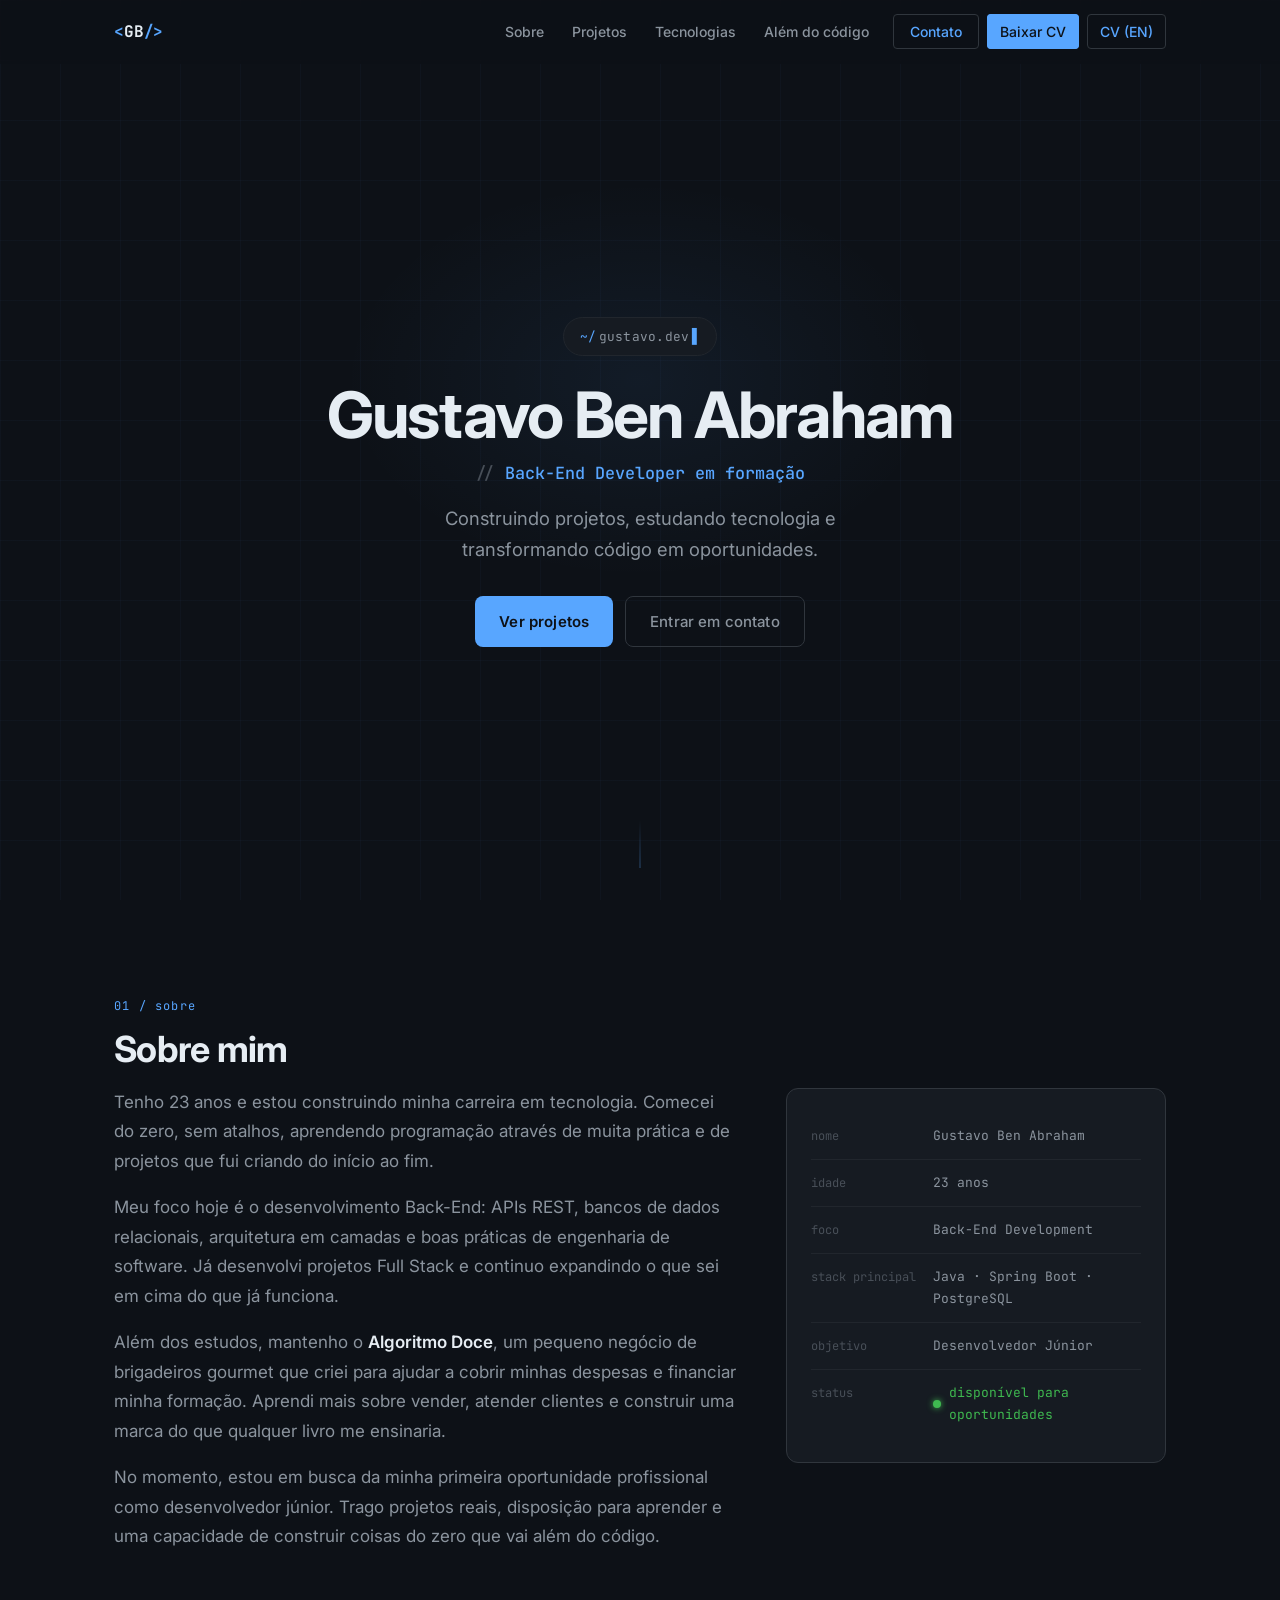
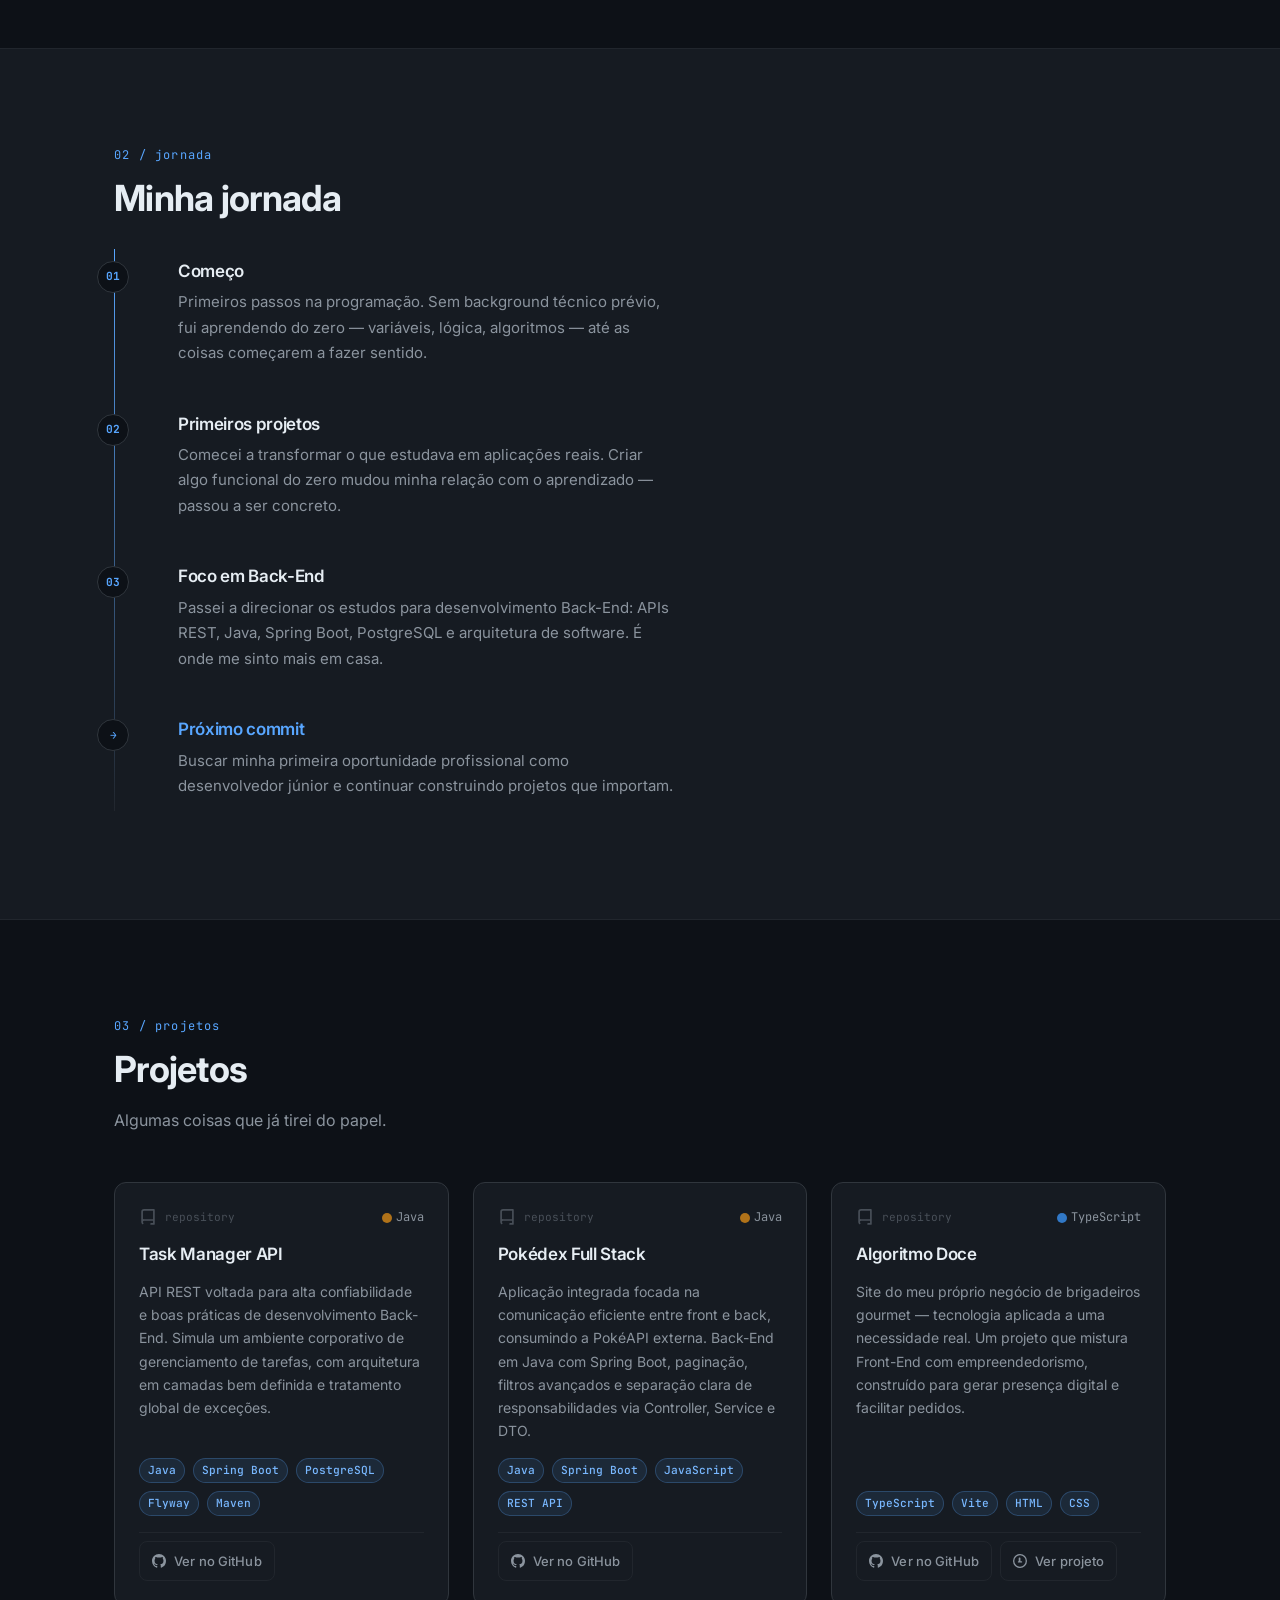
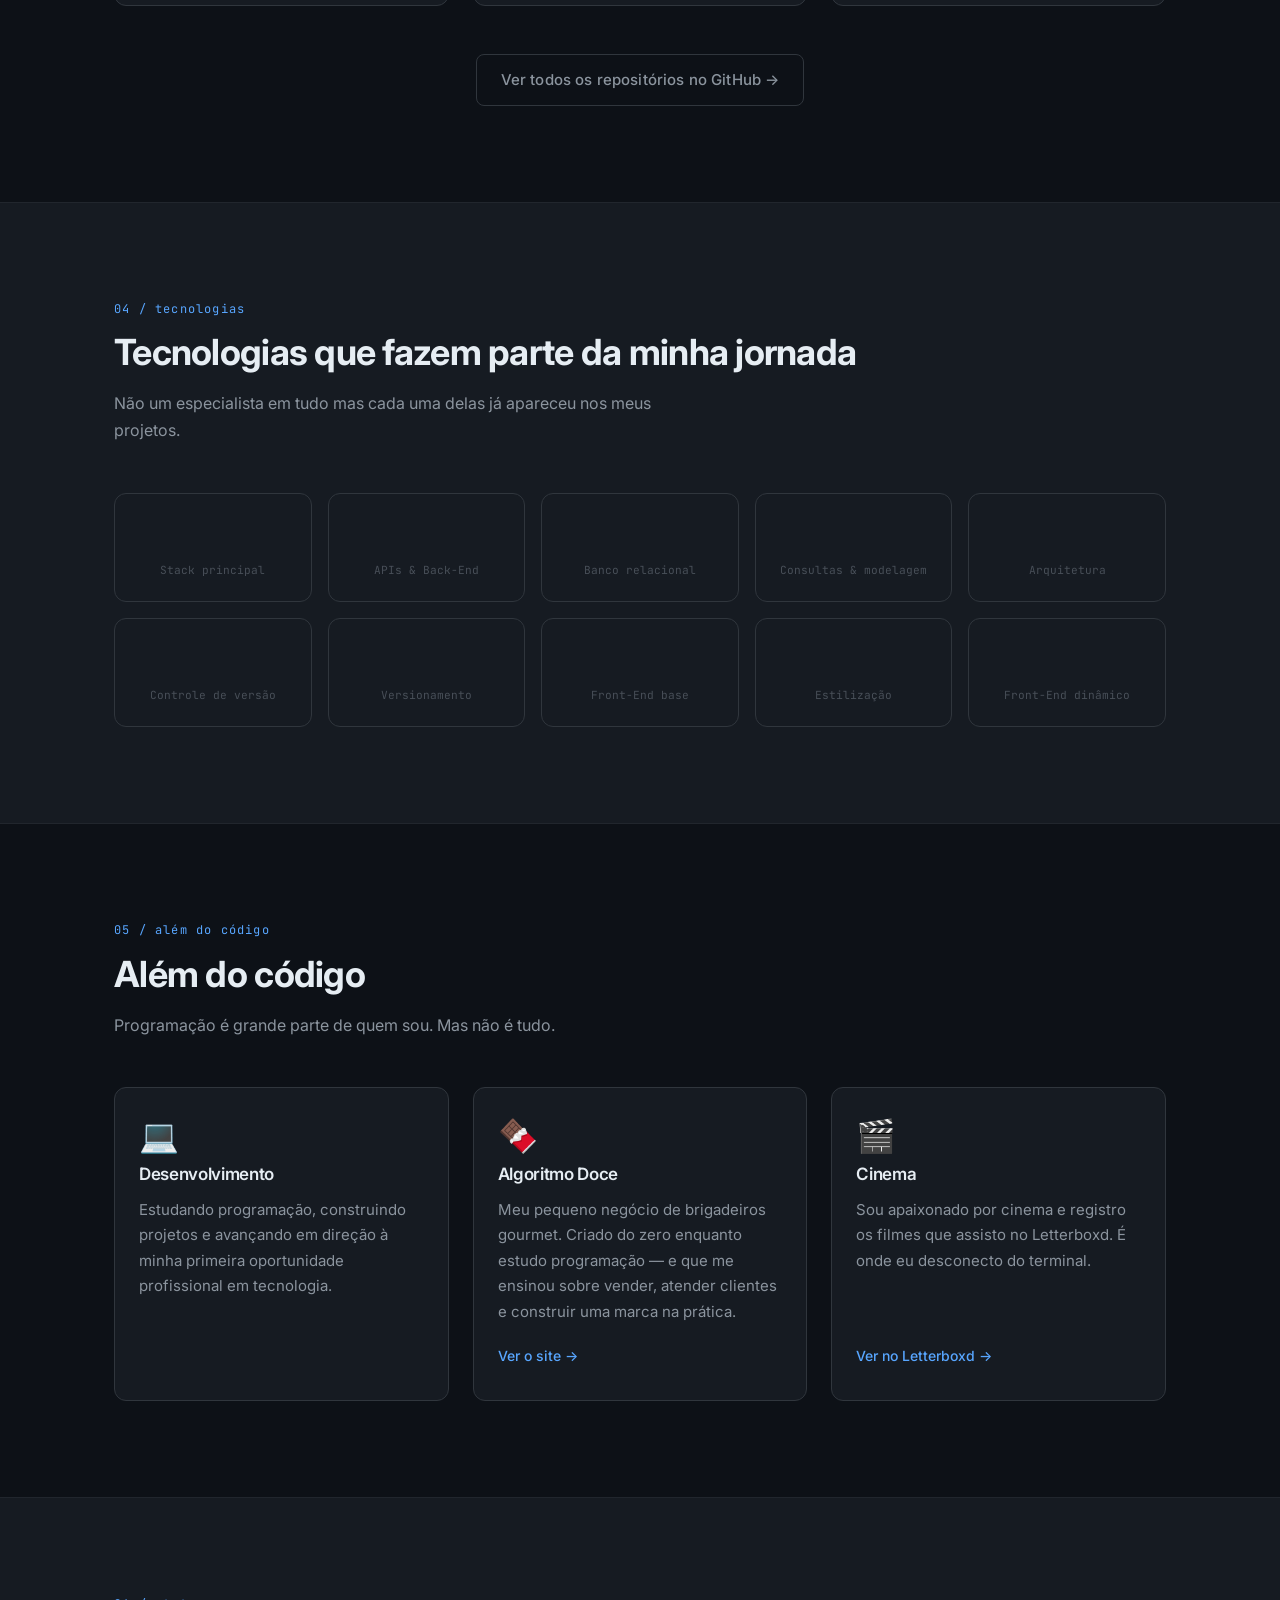
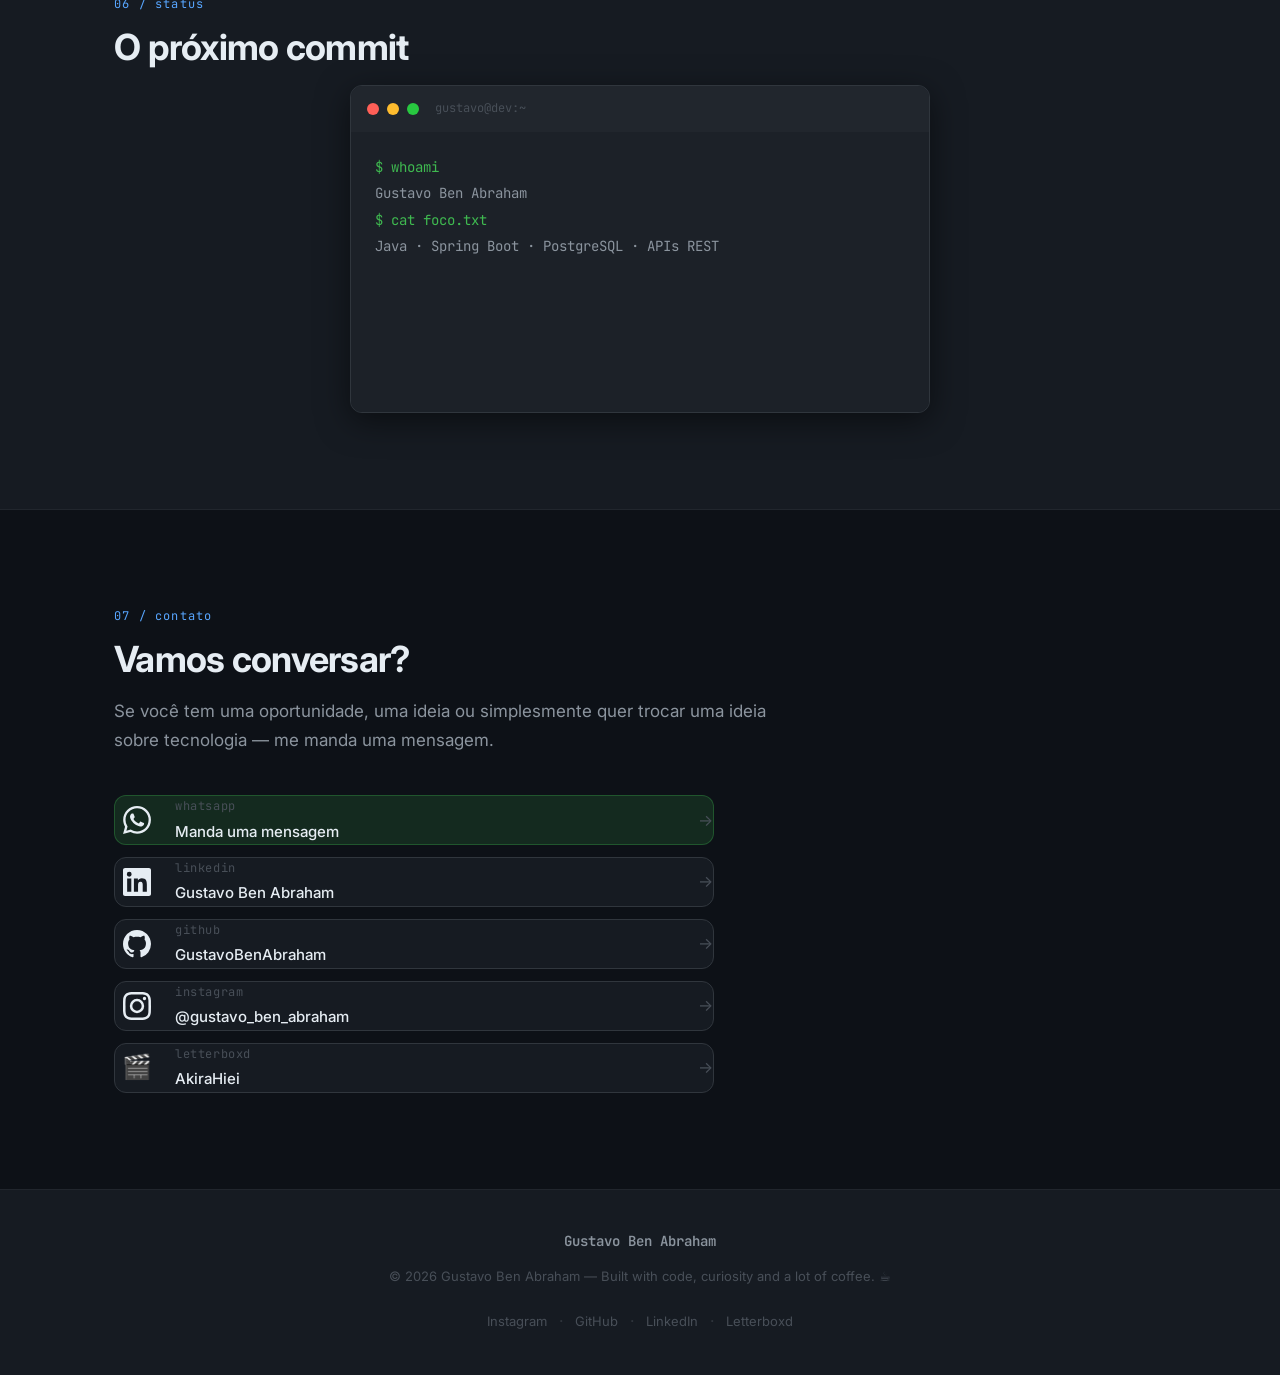
==== index.html @ 83defefd "Add English resume download" ====
<!DOCTYPE html>
<html lang="pt-BR">
<head>
  <meta charset="UTF-8" />
  <meta name="viewport" content="width=device-width, initial-scale=1.0" />

  <!-- SEO -->
  <title>Gustavo Ben Abraham | Back-End Developer em formação</title>
  <meta name="description" content="Portfólio de Gustavo Ben Abraham, estudante de programação com foco em desenvolvimento Back-End, projetos Full Stack e tecnologia." />
  <meta name="author" content="Gustavo Ben Abraham" />

  <!-- Favicon -->
  <link rel="icon" href="data:image/svg+xml,<svg xmlns='http://www.w3.org/2000/svg' viewBox='0 0 100 100'><text y='.9em' font-size='90'>⌨️</text></svg>" />

  <!-- Open Graph -->
  <meta property="og:type" content="website" />
  <meta property="og:url" content="https://gustavobenabraham.github.io/portifolio/" />
  <meta property="og:title" content="Gustavo Ben Abraham | Back-End Developer em formação" />
  <meta property="og:description" content="Portfólio de Gustavo Ben Abraham — projetos, tecnologias e trajetória em desenvolvimento Back-End." />
  <meta property="og:locale" content="pt_BR" />

  <!-- Twitter Card -->
  <meta name="twitter:card" content="summary_large_image" />
  <meta name="twitter:title" content="Gustavo Ben Abraham | Back-End Developer em formação" />
  <meta name="twitter:description" content="Portfólio de Gustavo Ben Abraham — projetos, tecnologias e trajetória em desenvolvimento Back-End." />

  <!-- Theme color for mobile browsers -->
  <meta name="theme-color" content="#0d1117" />

  <!-- Google Fonts: Inter + JetBrains Mono -->
  <link rel="preconnect" href="https://fonts.googleapis.com" />
  <link rel="preconnect" href="https://fonts.gstatic.com" crossorigin />
  <link href="https://fonts.googleapis.com/css2?family=Inter:wght@300;400;500;600;700&family=JetBrains+Mono:wght@400;500;700&display=swap" rel="stylesheet" />

  <!-- Stylesheet -->
  <link rel="stylesheet" href="./style.css" />
</head>
<body>

  <!-- ===================== NAVIGATION ===================== -->
  <header class="site-header" id="site-header" role="banner">
    <nav class="nav-container" aria-label="Navegação principal">
      <a href="#hero" class="nav-logo" aria-label="Início">
        <span class="nav-logo-bracket">&lt;</span>GB<span class="nav-logo-bracket">/&gt;</span>
      </a>

      <!-- Desktop menu -->
      <ul class="nav-links" role="list">
        <li><a href="#sobre" class="nav-link">Sobre</a></li>
        <li><a href="#projetos" class="nav-link">Projetos</a></li>
        <li><a href="#tecnologias" class="nav-link">Tecnologias</a></li>
        <li><a href="#alem-do-codigo" class="nav-link">Além do código</a></li>
        <li><a href="#contato" class="nav-link nav-link--cta">Contato</a></li>
        <li><a href="./assets/curriculo-gustavo-ben-abraham.pdf" class="nav-link nav-link--cv" download aria-label="Baixar currículo de Gustavo Ben Abraham em PDF">Baixar CV</a></li>
        <li><a href="./assets/gustavo-ben-abraham-resume.pdf" class="nav-link nav-link--cv-en" download aria-label="Download Gustavo Ben Abraham's resume in English as a PDF">CV (EN)</a></li>
      </ul>

      <!-- Mobile hamburger -->
      <button class="nav-hamburger" id="nav-hamburger" aria-label="Abrir menu" aria-expanded="false" aria-controls="mobile-menu">
        <span class="hamburger-line"></span>
        <span class="hamburger-line"></span>
        <span class="hamburger-line"></span>
      </button>
    </nav>

    <!-- Mobile menu -->
    <div class="mobile-menu" id="mobile-menu" role="dialog" aria-label="Menu de navegação" hidden>
      <ul class="mobile-menu-links" role="list">
        <li><a href="#sobre" class="mobile-link">Sobre</a></li>
        <li><a href="#projetos" class="mobile-link">Projetos</a></li>
        <li><a href="#tecnologias" class="mobile-link">Tecnologias</a></li>
        <li><a href="#alem-do-codigo" class="mobile-link">Além do código</a></li>
        <li><a href="#contato" class="mobile-link mobile-link--cta">Contato</a></li>
        <li><a href="./assets/curriculo-gustavo-ben-abraham.pdf" class="mobile-link mobile-link--cta mobile-link--cv" download aria-label="Baixar currículo de Gustavo Ben Abraham em PDF">Baixar CV</a></li>
        <li><a href="./assets/gustavo-ben-abraham-resume.pdf" class="mobile-link mobile-link--cta mobile-link--cv-en" download aria-label="Download Gustavo Ben Abraham's resume in English as a PDF">CV (EN)</a></li>
      </ul>
    </div>
  </header>

  <main id="main-content">

    <!-- ===================== HERO ===================== -->
    <section class="hero" id="hero" aria-label="Apresentação">
      <div class="hero-inner">
        <!-- Terminal path indicator -->
        <div class="hero-path" aria-hidden="true">
          <span class="path-tilde">~/</span><span class="path-name">gustavo.dev</span><span class="path-cursor">▋</span>
        </div>

        <h1 class="hero-name">
          Gustavo Ben Abraham
        </h1>

        <p class="hero-title">
          <span class="hero-title-prefix" aria-hidden="true">// </span>Back-End Developer em formação
        </p>

        <p class="hero-tagline">
          Construindo projetos, estudando tecnologia<br class="hero-br" />
          e transformando código em oportunidades.
        </p>

        <div class="hero-actions">
          <a href="#projetos" class="btn btn--primary">Ver projetos</a>
          <a href="#contato" class="btn btn--outline">Entrar em contato</a>
        </div>
      </div>

      <!-- Scroll indicator -->
      <a href="#sobre" class="scroll-indicator" aria-label="Rolar para a próxima seção">
        <span class="scroll-indicator__line" aria-hidden="true"></span>
      </a>
    </section>

    <!-- ===================== SOBRE ===================== -->
    <section class="section" id="sobre" aria-labelledby="sobre-heading">
      <div class="container">
        <div class="section-label" aria-hidden="true">01 / sobre</div>
        <h2 class="section-heading" id="sobre-heading">Sobre mim</h2>

        <div class="about-grid">
          <div class="about-text">
            <p>
              Tenho 23 anos e estou construindo minha carreira em tecnologia. Comecei do zero, sem atalhos, aprendendo programação através de muita prática e de projetos que fui criando do início ao fim.
            </p>
            <p>
              Meu foco hoje é o desenvolvimento Back-End: APIs REST, bancos de dados relacionais, arquitetura em camadas e boas práticas de engenharia de software. Já desenvolvi projetos Full Stack e continuo expandindo o que sei em cima do que já funciona.
            </p>
            <p>
              Além dos estudos, mantenho o <strong>Algoritmo Doce</strong>, um pequeno negócio de brigadeiros gourmet que criei para ajudar a cobrir minhas despesas e financiar minha formação. Aprendi mais sobre vender, atender clientes e construir uma marca do que qualquer livro me ensinaria.
            </p>
            <p>
              No momento, estou em busca da minha primeira oportunidade profissional como desenvolvedor júnior. Trago projetos reais, disposição para aprender e uma capacidade de construir coisas do zero que vai além do código.
            </p>
          </div>

          <div class="about-meta">
            <div class="meta-card" aria-label="Detalhes do perfil">
              <div class="meta-row">
                <span class="meta-key">nome</span>
                <span class="meta-val">Gustavo Ben Abraham</span>
              </div>
              <div class="meta-row">
                <span class="meta-key">idade</span>
                <span class="meta-val">23 anos</span>
              </div>
              <div class="meta-row">
                <span class="meta-key">foco</span>
                <span class="meta-val">Back-End Development</span>
              </div>
              <div class="meta-row">
                <span class="meta-key">stack principal</span>
                <span class="meta-val">Java · Spring Boot · PostgreSQL</span>
              </div>
              <div class="meta-row">
                <span class="meta-key">objetivo</span>
                <span class="meta-val">Desenvolvedor Júnior</span>
              </div>
              <div class="meta-row meta-row--highlight">
                <span class="meta-key">status</span>
                <span class="meta-val meta-status">
                  <span class="status-dot" aria-hidden="true"></span>
                  disponível para oportunidades
                </span>
              </div>
            </div>
          </div>
        </div>
      </div>
    </section>

    <!-- ===================== JORNADA (TIMELINE) ===================== -->
    <section class="section section--alt" id="jornada" aria-labelledby="jornada-heading">
      <div class="container">
        <div class="section-label" aria-hidden="true">02 / jornada</div>
        <h2 class="section-heading" id="jornada-heading">Minha jornada</h2>

        <ol class="timeline" aria-label="Linha do tempo da carreira">
          <li class="timeline-item reveal">
            <div class="timeline-marker" aria-hidden="true">
              <span class="timeline-icon">01</span>
            </div>
            <div class="timeline-content">
              <h3 class="timeline-title">Começo</h3>
              <p class="timeline-text">Primeiros passos na programação. Sem background técnico prévio, fui aprendendo do zero — variáveis, lógica, algoritmos — até as coisas começarem a fazer sentido.</p>
            </div>
          </li>

          <li class="timeline-item reveal">
            <div class="timeline-marker" aria-hidden="true">
              <span class="timeline-icon">02</span>
            </div>
            <div class="timeline-content">
              <h3 class="timeline-title">Primeiros projetos</h3>
              <p class="timeline-text">Comecei a transformar o que estudava em aplicações reais. Criar algo funcional do zero mudou minha relação com o aprendizado — passou a ser concreto.</p>
            </div>
          </li>

          <li class="timeline-item reveal">
            <div class="timeline-marker" aria-hidden="true">
              <span class="timeline-icon">03</span>
            </div>
            <div class="timeline-content">
              <h3 class="timeline-title">Foco em Back-End</h3>
              <p class="timeline-text">Passei a direcionar os estudos para desenvolvimento Back-End: APIs REST, Java, Spring Boot, PostgreSQL e arquitetura de software. É onde me sinto mais em casa.</p>
            </div>
          </li>

          <li class="timeline-item reveal">
            <div class="timeline-marker" aria-hidden="true">
              <span class="timeline-icon">→</span>
            </div>
            <div class="timeline-content timeline-content--next">
              <h3 class="timeline-title">Próximo commit</h3>
              <p class="timeline-text">Buscar minha primeira oportunidade profissional como desenvolvedor júnior e continuar construindo projetos que importam.</p>
            </div>
          </li>
        </ol>
      </div>
    </section>

    <!-- ===================== PROJETOS ===================== -->
    <section class="section" id="projetos" aria-labelledby="projetos-heading">
      <div class="container">
        <div class="section-label" aria-hidden="true">03 / projetos</div>
        <h2 class="section-heading" id="projetos-heading">Projetos</h2>
        <p class="section-sub">Algumas coisas que já tirei do papel.</p>

        <div class="projects-grid">

          <!-- Task Manager API -->
          <article class="project-card reveal" aria-label="Projeto Task Manager API">
            <div class="project-card__header">
              <div class="project-card__icons" aria-hidden="true">
                <svg class="project-icon" viewBox="0 0 16 16" fill="currentColor" aria-hidden="true"><path d="M2 2.5A2.5 2.5 0 0 1 4.5 0h8.75a.75.75 0 0 1 .75.75v12.5a.75.75 0 0 1-.75.75h-2.5a.75.75 0 0 1 0-1.5h1.75v-2h-8a1 1 0 0 0-.714 1.7.75.75 0 1 1-1.072 1.05A2.495 2.495 0 0 1 2 11.5Zm10.5-1h-8a1 1 0 0 0-1 1v6.708A2.486 2.486 0 0 1 4.5 9h8Z"/></svg>
                <span class="project-card__repo-label">repository</span>
              </div>
              <span class="project-card__lang">
                <span class="lang-dot lang-dot--java" aria-hidden="true"></span>
                Java
              </span>
            </div>

            <h3 class="project-card__name">Task Manager API</h3>
            <p class="project-card__desc">
              API REST voltada para alta confiabilidade e boas práticas de desenvolvimento Back-End. Simula um ambiente corporativo de gerenciamento de tarefas, com arquitetura em camadas bem definida e tratamento global de exceções.
            </p>

            <ul class="project-card__tags" aria-label="Tecnologias usadas">
              <li class="tag">Java</li>
              <li class="tag">Spring Boot</li>
              <li class="tag">PostgreSQL</li>
              <li class="tag">Flyway</li>
              <li class="tag">Maven</li>
            </ul>

            <div class="project-card__footer">
              <a
                href="https://github.com/GustavoBenAbraham"
                target="_blank"
                rel="noopener noreferrer"
                class="btn btn--ghost btn--sm"
                aria-label="Ver Task Manager API no GitHub"
              >
                <svg class="btn-icon" viewBox="0 0 16 16" fill="currentColor" aria-hidden="true"><path d="M8 0C3.58 0 0 3.58 0 8c0 3.54 2.29 6.53 5.47 7.59.4.07.55-.17.55-.38 0-.19-.01-.82-.01-1.49-2.01.37-2.53-.49-2.69-.94-.09-.23-.48-.94-.82-1.13-.28-.15-.68-.52-.01-.53.63-.01 1.08.58 1.23.82.72 1.21 1.87.87 2.33.66.07-.52.28-.87.51-1.07-1.78-.2-3.64-.89-3.64-3.95 0-.87.31-1.59.82-2.15-.08-.2-.36-1.02.08-2.12 0 0 .67-.21 2.2.82.64-.18 1.32-.27 2-.27.68 0 1.36.09 2 .27 1.53-1.04 2.2-.82 2.2-.82.44 1.1.16 1.92.08 2.12.51.56.82 1.27.82 2.15 0 3.07-1.87 3.75-3.65 3.95.29.25.54.73.54 1.48 0 1.07-.01 1.93-.01 2.2 0 .21.15.46.55.38A8.013 8.013 0 0 0 16 8c0-4.42-3.58-8-8-8z"/></svg>
                Ver no GitHub
              </a>
            </div>
          </article>

          <!-- Pokédex Full Stack -->
          <article class="project-card reveal" aria-label="Projeto Pokédex Full Stack">
            <div class="project-card__header">
              <div class="project-card__icons" aria-hidden="true">
                <svg class="project-icon" viewBox="0 0 16 16" fill="currentColor" aria-hidden="true"><path d="M2 2.5A2.5 2.5 0 0 1 4.5 0h8.75a.75.75 0 0 1 .75.75v12.5a.75.75 0 0 1-.75.75h-2.5a.75.75 0 0 1 0-1.5h1.75v-2h-8a1 1 0 0 0-.714 1.7.75.75 0 1 1-1.072 1.05A2.495 2.495 0 0 1 2 11.5Zm10.5-1h-8a1 1 0 0 0-1 1v6.708A2.486 2.486 0 0 1 4.5 9h8Z"/></svg>
                <span class="project-card__repo-label">repository</span>
              </div>
              <span class="project-card__lang">
                <span class="lang-dot lang-dot--java" aria-hidden="true"></span>
                Java
              </span>
            </div>

            <h3 class="project-card__name">Pokédex Full Stack</h3>
            <p class="project-card__desc">
              Aplicação integrada focada na comunicação eficiente entre front e back, consumindo a PokéAPI externa. Back-End em Java com Spring Boot, paginação, filtros avançados e separação clara de responsabilidades via Controller, Service e DTO.
            </p>

            <ul class="project-card__tags" aria-label="Tecnologias usadas">
              <li class="tag">Java</li>
              <li class="tag">Spring Boot</li>
              <li class="tag">JavaScript</li>
              <li class="tag">REST API</li>
            </ul>

            <div class="project-card__footer">
              <a
                href="https://github.com/GustavoBenAbraham"
                target="_blank"
                rel="noopener noreferrer"
                class="btn btn--ghost btn--sm"
                aria-label="Ver Pokédex Full Stack no GitHub"
              >
                <svg class="btn-icon" viewBox="0 0 16 16" fill="currentColor" aria-hidden="true"><path d="M8 0C3.58 0 0 3.58 0 8c0 3.54 2.29 6.53 5.47 7.59.4.07.55-.17.55-.38 0-.19-.01-.82-.01-1.49-2.01.37-2.53-.49-2.69-.94-.09-.23-.48-.94-.82-1.13-.28-.15-.68-.52-.01-.53.63-.01 1.08.58 1.23.82.72 1.21 1.87.87 2.33.66.07-.52.28-.87.51-1.07-1.78-.2-3.64-.89-3.64-3.95 0-.87.31-1.59.82-2.15-.08-.2-.36-1.02.08-2.12 0 0 .67-.21 2.2.82.64-.18 1.32-.27 2-.27.68 0 1.36.09 2 .27 1.53-1.04 2.2-.82 2.2-.82.44 1.1.16 1.92.08 2.12.51.56.82 1.27.82 2.15 0 3.07-1.87 3.75-3.65 3.95.29.25.54.73.54 1.48 0 1.07-.01 1.93-.01 2.2 0 .21.15.46.55.38A8.013 8.013 0 0 0 16 8c0-4.42-3.58-8-8-8z"/></svg>
                Ver no GitHub
              </a>
            </div>
          </article>

          <!-- Algoritmo Doce -->
          <article class="project-card reveal" aria-label="Projeto Algoritmo Doce">
            <div class="project-card__header">
              <div class="project-card__icons" aria-hidden="true">
                <svg class="project-icon" viewBox="0 0 16 16" fill="currentColor" aria-hidden="true"><path d="M2 2.5A2.5 2.5 0 0 1 4.5 0h8.75a.75.75 0 0 1 .75.75v12.5a.75.75 0 0 1-.75.75h-2.5a.75.75 0 0 1 0-1.5h1.75v-2h-8a1 1 0 0 0-.714 1.7.75.75 0 1 1-1.072 1.05A2.495 2.495 0 0 1 2 11.5Zm10.5-1h-8a1 1 0 0 0-1 1v6.708A2.486 2.486 0 0 1 4.5 9h8Z"/></svg>
                <span class="project-card__repo-label">repository</span>
              </div>
              <span class="project-card__lang">
                <span class="lang-dot lang-dot--ts" aria-hidden="true"></span>
                TypeScript
              </span>
            </div>

            <h3 class="project-card__name">Algoritmo Doce</h3>
            <p class="project-card__desc">
              Site do meu próprio negócio de brigadeiros gourmet — tecnologia aplicada a uma necessidade real. Um projeto que mistura Front-End com empreendedorismo, construído para gerar presença digital e facilitar pedidos.
            </p>

            <ul class="project-card__tags" aria-label="Tecnologias usadas">
              <li class="tag">TypeScript</li>
              <li class="tag">Vite</li>
              <li class="tag">HTML</li>
              <li class="tag">CSS</li>
            </ul>

            <div class="project-card__footer">
              <a
                href="https://github.com/GustavoBenAbraham/algoritmo-doce"
                target="_blank"
                rel="noopener noreferrer"
                class="btn btn--ghost btn--sm"
                aria-label="Ver Algoritmo Doce no GitHub"
              >
                <svg class="btn-icon" viewBox="0 0 16 16" fill="currentColor" aria-hidden="true"><path d="M8 0C3.58 0 0 3.58 0 8c0 3.54 2.29 6.53 5.47 7.59.4.07.55-.17.55-.38 0-.19-.01-.82-.01-1.49-2.01.37-2.53-.49-2.69-.94-.09-.23-.48-.94-.82-1.13-.28-.15-.68-.52-.01-.53.63-.01 1.08.58 1.23.82.72 1.21 1.87.87 2.33.66.07-.52.28-.87.51-1.07-1.78-.2-3.64-.89-3.64-3.95 0-.87.31-1.59.82-2.15-.08-.2-.36-1.02.08-2.12 0 0 .67-.21 2.2.82.64-.18 1.32-.27 2-.27.68 0 1.36.09 2 .27 1.53-1.04 2.2-.82 2.2-.82.44 1.1.16 1.92.08 2.12.51.56.82 1.27.82 2.15 0 3.07-1.87 3.75-3.65 3.95.29.25.54.73.54 1.48 0 1.07-.01 1.93-.01 2.2 0 .21.15.46.55.38A8.013 8.013 0 0 0 16 8c0-4.42-3.58-8-8-8z"/></svg>
                Ver no GitHub
              </a>
              <a
                href="https://gustavobenabraham.github.io/algoritmo-doce/"
                target="_blank"
                rel="noopener noreferrer"
                class="btn btn--ghost btn--sm"
                aria-label="Ver Algoritmo Doce online"
              >
                <svg class="btn-icon" viewBox="0 0 16 16" fill="currentColor" aria-hidden="true"><path d="M8 0a8 8 0 1 1 0 16A8 8 0 0 1 8 0ZM1.5 8a6.5 6.5 0 1 0 13 0 6.5 6.5 0 0 0-13 0Zm5-3.25a.75.75 0 0 1 .75-.75h.5a.75.75 0 0 1 .75.75v3.5h1.25a.75.75 0 0 1 0 1.5h-3.5a.75.75 0 0 1 0-1.5H6.5v-3.5Z"/></svg>
                Ver projeto
              </a>
            </div>
          </article>

        </div>

        <div class="projects-footer">
          <a
            href="https://github.com/GustavoBenAbraham"
            target="_blank"
            rel="noopener noreferrer"
            class="btn btn--outline"
            aria-label="Ver todos os repositórios no GitHub"
          >
            Ver todos os repositórios no GitHub →
          </a>
        </div>
      </div>
    </section>

    <!-- ===================== TECNOLOGIAS ===================== -->
    <section class="section section--alt" id="tecnologias" aria-labelledby="tecnologias-heading">
      <div class="container">
        <div class="section-label" aria-hidden="true">04 / tecnologias</div>
        <h2 class="section-heading" id="tecnologias-heading">Tecnologias que fazem parte da minha jornada</h2>
        <p class="section-sub">Não um especialista em tudo mas cada uma delas já apareceu nos meus projetos.</p>

        <div class="tech-grid" role="list" aria-label="Lista de tecnologias">

          <div class="tech-item reveal" role="listitem" aria-label="Java — Stack principal">
            <img class="tech-badge" src="https://img.shields.io/badge/Java-ED8B00?style=for-the-badge&amp;logo=openjdk&amp;logoColor=white" alt="" aria-hidden="true" loading="lazy" />
            <span class="tech-context">Stack principal</span>
          </div>

          <div class="tech-item reveal" role="listitem" aria-label="Spring Boot — APIs e Back-End">
            <img class="tech-badge" src="https://img.shields.io/badge/Spring_Boot-6DB33F?style=for-the-badge&amp;logo=springboot&amp;logoColor=white" alt="" aria-hidden="true" loading="lazy" />
            <span class="tech-context">APIs & Back-End</span>
          </div>

          <div class="tech-item reveal" role="listitem" aria-label="PostgreSQL — Banco relacional">
            <img class="tech-badge" src="https://img.shields.io/badge/PostgreSQL-4169E1?style=for-the-badge&amp;logo=postgresql&amp;logoColor=white" alt="" aria-hidden="true" loading="lazy" />
            <span class="tech-context">Banco relacional</span>
          </div>

          <div class="tech-item reveal" role="listitem" aria-label="SQL — Consultas e modelagem">
            <img class="tech-badge" src="https://img.shields.io/badge/SQL-4479A1?style=for-the-badge&amp;logoColor=white" alt="" aria-hidden="true" loading="lazy" />
            <span class="tech-context">Consultas & modelagem</span>
          </div>

          <div class="tech-item reveal" role="listitem" aria-label="REST APIs — Arquitetura">
            <img class="tech-badge" src="https://img.shields.io/badge/REST_APIs-58A6FF?style=for-the-badge" alt="" aria-hidden="true" loading="lazy" />
            <span class="tech-context">Arquitetura</span>
          </div>

          <div class="tech-item reveal" role="listitem" aria-label="Git — Controle de versão">
            <img class="tech-badge" src="https://img.shields.io/badge/Git-F05032?style=for-the-badge&amp;logo=git&amp;logoColor=white" alt="" aria-hidden="true" loading="lazy" />
            <span class="tech-context">Controle de versão</span>
          </div>

          <div class="tech-item reveal" role="listitem" aria-label="GitHub — Versionamento">
            <img class="tech-badge" src="https://img.shields.io/badge/GitHub-181717?style=for-the-badge&amp;logo=github&amp;logoColor=white" alt="" aria-hidden="true" loading="lazy" />
            <span class="tech-context">Versionamento</span>
          </div>

          <div class="tech-item reveal" role="listitem" aria-label="HTML5 — Base Front-End">
            <img class="tech-badge" src="https://img.shields.io/badge/HTML5-E34F26?style=for-the-badge&amp;logo=html5&amp;logoColor=white" alt="" aria-hidden="true" loading="lazy" />
            <span class="tech-context">Front-End base</span>
          </div>

          <div class="tech-item reveal" role="listitem" aria-label="CSS3 — Estilização">
            <img class="tech-badge" src="https://img.shields.io/badge/CSS3-1572B6?style=for-the-badge&amp;logo=css3&amp;logoColor=white" alt="" aria-hidden="true" loading="lazy" />
            <span class="tech-context">Estilização</span>
          </div>

          <div class="tech-item reveal" role="listitem" aria-label="JavaScript — Front-End dinâmico">
            <img class="tech-badge" src="https://img.shields.io/badge/JavaScript-F7DF1E?style=for-the-badge&amp;logo=javascript&amp;logoColor=black" alt="" aria-hidden="true" loading="lazy" />
            <span class="tech-context">Front-End dinâmico</span>
          </div>

        </div>
      </div>
    </section>

    <!-- ===================== ALÉM DO CÓDIGO ===================== -->
    <section class="section" id="alem-do-codigo" aria-labelledby="alem-heading">
      <div class="container">
        <div class="section-label" aria-hidden="true">05 / além do código</div>
        <h2 class="section-heading" id="alem-heading">Além do código</h2>
        <p class="section-sub">Programação é grande parte de quem sou. Mas não é tudo.</p>

        <div class="beyond-grid">

          <div class="beyond-card reveal" aria-label="Desenvolvimento">
            <div class="beyond-card__icon" aria-hidden="true">💻</div>
            <h3 class="beyond-card__title">Desenvolvimento</h3>
            <p class="beyond-card__text">
              Estudando programação, construindo projetos e avançando em direção à minha primeira oportunidade profissional em tecnologia.
            </p>
          </div>

          <div class="beyond-card reveal" aria-label="Algoritmo Doce">
            <div class="beyond-card__icon" aria-hidden="true">🍫</div>
            <h3 class="beyond-card__title">Algoritmo Doce</h3>
            <p class="beyond-card__text">
              Meu pequeno negócio de brigadeiros gourmet. Criado do zero enquanto estudo programação — e que me ensinou sobre vender, atender clientes e construir uma marca na prática.
            </p>
            <a
              href="https://gustavobenabraham.github.io/algoritmo-doce/"
              target="_blank"
              rel="noopener noreferrer"
              class="beyond-card__link"
              aria-label="Visitar site do Algoritmo Doce"
            >
              Ver o site →
            </a>
          </div>

          <div class="beyond-card reveal" aria-label="Cinema">
            <div class="beyond-card__icon" aria-hidden="true">🎬</div>
            <h3 class="beyond-card__title">Cinema</h3>
            <p class="beyond-card__text">
              Sou apaixonado por cinema e registro os filmes que assisto no Letterboxd. É onde eu desconecto do terminal.
            </p>
            <a
              href="https://letterboxd.com/AkiraHiei/"
              target="_blank"
              rel="noopener noreferrer"
              class="beyond-card__link"
              aria-label="Ver perfil no Letterboxd"
            >
              Ver no Letterboxd →
            </a>
          </div>

        </div>
      </div>
    </section>

    <!-- ===================== TERMINAL SECTION ===================== -->
    <section class="section section--alt" id="terminal-section" aria-labelledby="terminal-heading">
      <div class="container">
        <div class="section-label" aria-hidden="true">06 / status</div>
        <h2 class="section-heading" id="terminal-heading">O próximo commit</h2>

        <div class="terminal-block" role="region" aria-label="Terminal de status de carreira">
          <div class="terminal-block__bar" aria-hidden="true">
            <span class="terminal-dot terminal-dot--red"></span>
            <span class="terminal-dot terminal-dot--yellow"></span>
            <span class="terminal-dot terminal-dot--green"></span>
            <span class="terminal-block__title">gustavo@dev:~</span>
          </div>
          <div class="terminal-block__body" aria-hidden="true">
            <div class="terminal-line terminal-line--prompt" id="tl-1">$ whoami</div>
            <div class="terminal-line terminal-line--value" id="tl-2">Gustavo Ben Abraham</div>
            <div class="terminal-line terminal-line--prompt" id="tl-3">$ cat foco.txt</div>
            <div class="terminal-line terminal-line--value" id="tl-4">Java · Spring Boot · PostgreSQL · APIs REST</div>
            <div class="terminal-line terminal-line--prompt" id="tl-5">$ cat status.txt</div>
            <div class="terminal-line terminal-line--value" id="tl-6">Estudando, criando projetos e buscando oportunidade júnior.</div>
            <div class="terminal-line terminal-line--prompt" id="tl-7">$ echo "próximo passo"</div>
            <div class="terminal-line terminal-line--success" id="tl-8">Aprofundar APIs REST e testes automatizados.</div>
          </div>
          <!-- Screen-reader accessible version -->
          <p class="visually-hidden">
            Meu foco é Back-End com Java, Spring Boot, PostgreSQL e APIs REST. Estou estudando, criando projetos e buscando uma oportunidade júnior. Meu próximo passo é aprofundar APIs REST e testes automatizados.
          </p>
        </div>
      </div>
    </section>

    <!-- ===================== CONTATO ===================== -->
    <section class="section" id="contato" aria-labelledby="contato-heading">
      <div class="container">
        <div class="section-label" aria-hidden="true">07 / contato</div>
        <h2 class="section-heading" id="contato-heading">Vamos conversar?</h2>
        <p class="section-sub contact-intro">
          Se você tem uma oportunidade, uma ideia ou simplesmente quer trocar uma ideia sobre tecnologia — me manda uma mensagem.
        </p>

        <div class="contact-grid">

          <a
            href="https://wa.me/5511979865999"
            target="_blank"
            rel="noopener noreferrer"
            class="contact-card contact-card--primary reveal"
            aria-label="Conversar no WhatsApp"
          >
            <span class="contact-card__icon" aria-hidden="true">
              <svg viewBox="0 0 24 24" fill="currentColor" width="28" height="28" aria-hidden="true"><path d="M17.472 14.382c-.297-.149-1.758-.867-2.03-.967-.273-.099-.471-.148-.67.15-.197.297-.767.966-.94 1.164-.173.199-.347.223-.644.075-.297-.15-1.255-.463-2.39-1.475-.883-.788-1.48-1.761-1.653-2.059-.173-.297-.018-.458.13-.606.134-.133.298-.347.446-.52.149-.174.198-.298.298-.497.099-.198.05-.371-.025-.52-.075-.149-.669-1.612-.916-2.207-.242-.579-.487-.5-.669-.51-.173-.008-.371-.01-.57-.01-.198 0-.52.074-.792.372-.272.297-1.04 1.016-1.04 2.479 0 1.462 1.065 2.875 1.213 3.074.149.198 2.096 3.2 5.077 4.487.709.306 1.262.489 1.694.625.712.227 1.36.195 1.871.118.571-.085 1.758-.719 2.006-1.413.248-.694.248-1.289.173-1.413-.074-.124-.272-.198-.57-.347m-5.421 7.403h-.004a9.87 9.87 0 0 1-5.031-1.378l-.361-.214-3.741.982.998-3.648-.235-.374a9.86 9.86 0 0 1-1.51-5.26c.001-5.45 4.436-9.884 9.888-9.884 2.64 0 5.122 1.03 6.988 2.898a9.825 9.825 0 0 1 2.893 6.994c-.003 5.45-4.437 9.884-9.885 9.884m8.413-18.297A11.815 11.815 0 0 0 12.05 0C5.495 0 .16 5.335.157 11.892c0 2.096.547 4.142 1.588 5.945L.057 24l6.305-1.654a11.882 11.882 0 0 0 5.683 1.448h.005c6.554 0 11.89-5.335 11.893-11.893a11.821 11.821 0 0 0-3.48-8.413Z"/></svg>
            </span>
            <div class="contact-card__info">
              <span class="contact-card__platform">WhatsApp</span>
              <span class="contact-card__handle">Manda uma mensagem</span>
            </div>
            <span class="contact-card__arrow" aria-hidden="true">→</span>
          </a>

          <a
            href="https://www.linkedin.com/in/gustavo-ben-abraham-81058119b/"
            target="_blank"
            rel="noopener noreferrer"
            class="contact-card reveal"
            aria-label="Ver perfil no LinkedIn"
          >
            <span class="contact-card__icon" aria-hidden="true">
              <svg viewBox="0 0 24 24" fill="currentColor" width="28" height="28" aria-hidden="true"><path d="M20.447 20.452h-3.554v-5.569c0-1.328-.027-3.037-1.852-3.037-1.853 0-2.136 1.445-2.136 2.939v5.667H9.351V9h3.414v1.561h.046c.477-.9 1.637-1.85 3.37-1.85 3.601 0 4.267 2.37 4.267 5.455v6.286zM5.337 7.433a2.062 2.062 0 0 1-2.063-2.065 2.064 2.064 0 1 1 2.063 2.065zm1.782 13.019H3.555V9h3.564v11.452zM22.225 0H1.771C.792 0 0 .774 0 1.729v20.542C0 23.227.792 24 1.771 24h20.451C23.2 24 24 23.227 24 22.271V1.729C24 .774 23.2 0 22.222 0h.003z"/></svg>
            </span>
            <div class="contact-card__info">
              <span class="contact-card__platform">LinkedIn</span>
              <span class="contact-card__handle">Gustavo Ben Abraham</span>
            </div>
            <span class="contact-card__arrow" aria-hidden="true">→</span>
          </a>

          <a
            href="https://github.com/GustavoBenAbraham"
            target="_blank"
            rel="noopener noreferrer"
            class="contact-card reveal"
            aria-label="Ver perfil no GitHub"
          >
            <span class="contact-card__icon" aria-hidden="true">
              <svg viewBox="0 0 16 16" fill="currentColor" width="28" height="28" aria-hidden="true"><path d="M8 0C3.58 0 0 3.58 0 8c0 3.54 2.29 6.53 5.47 7.59.4.07.55-.17.55-.38 0-.19-.01-.82-.01-1.49-2.01.37-2.53-.49-2.69-.94-.09-.23-.48-.94-.82-1.13-.28-.15-.68-.52-.01-.53.63-.01 1.08.58 1.23.82.72 1.21 1.87.87 2.33.66.07-.52.28-.87.51-1.07-1.78-.2-3.64-.89-3.64-3.95 0-.87.31-1.59.82-2.15-.08-.2-.36-1.02.08-2.12 0 0 .67-.21 2.2.82.64-.18 1.32-.27 2-.27.68 0 1.36.09 2 .27 1.53-1.04 2.2-.82 2.2-.82.44 1.1.16 1.92.08 2.12.51.56.82 1.27.82 2.15 0 3.07-1.87 3.75-3.65 3.95.29.25.54.73.54 1.48 0 1.07-.01 1.93-.01 2.2 0 .21.15.46.55.38A8.013 8.013 0 0 0 16 8c0-4.42-3.58-8-8-8z"/></svg>
            </span>
            <div class="contact-card__info">
              <span class="contact-card__platform">GitHub</span>
              <span class="contact-card__handle">GustavoBenAbraham</span>
            </div>
            <span class="contact-card__arrow" aria-hidden="true">→</span>
          </a>

          <a
            href="https://www.instagram.com/gustavo_ben_abraham/"
            target="_blank"
            rel="noopener noreferrer"
            class="contact-card reveal"
            aria-label="Ver perfil no Instagram"
          >
            <span class="contact-card__icon" aria-hidden="true">
              <svg viewBox="0 0 24 24" fill="currentColor" width="28" height="28" aria-hidden="true"><path d="M12 2.163c3.204 0 3.584.012 4.85.07 3.252.148 4.771 1.691 4.919 4.919.058 1.265.069 1.645.069 4.849 0 3.205-.012 3.584-.069 4.849-.149 3.225-1.664 4.771-4.919 4.919-1.266.058-1.644.07-4.85.07-3.204 0-3.584-.012-4.849-.07-3.26-.149-4.771-1.699-4.919-4.92-.058-1.265-.07-1.644-.07-4.849 0-3.204.013-3.583.07-4.849.149-3.227 1.664-4.771 4.919-4.919 1.266-.057 1.645-.069 4.849-.069zM12 0C8.741 0 8.333.014 7.053.072 2.695.272.273 2.69.073 7.052.014 8.333 0 8.741 0 12c0 3.259.014 3.668.072 4.948.2 4.358 2.618 6.78 6.98 6.98C8.333 23.986 8.741 24 12 24c3.259 0 3.668-.014 4.948-.072 4.354-.2 6.782-2.618 6.979-6.98.059-1.28.073-1.689.073-4.948 0-3.259-.014-3.667-.072-4.947-.196-4.354-2.617-6.78-6.979-6.98C15.668.014 15.259 0 12 0zm0 5.838a6.162 6.162 0 1 0 0 12.324 6.162 6.162 0 0 0 0-12.324zM12 16a4 4 0 1 1 0-8 4 4 0 0 1 0 8zm6.406-11.845a1.44 1.44 0 1 0 0 2.881 1.44 1.44 0 0 0 0-2.881z"/></svg>
            </span>
            <div class="contact-card__info">
              <span class="contact-card__platform">Instagram</span>
              <span class="contact-card__handle">@gustavo_ben_abraham</span>
            </div>
            <span class="contact-card__arrow" aria-hidden="true">→</span>
          </a>

          <a
            href="https://letterboxd.com/AkiraHiei/"
            target="_blank"
            rel="noopener noreferrer"
            class="contact-card reveal"
            aria-label="Ver perfil no Letterboxd"
          >
            <span class="contact-card__icon" aria-hidden="true">🎬</span>
            <div class="contact-card__info">
              <span class="contact-card__platform">Letterboxd</span>
              <span class="contact-card__handle">AkiraHiei</span>
            </div>
            <span class="contact-card__arrow" aria-hidden="true">→</span>
          </a>

        </div>
      </div>
    </section>

  </main>

  <!-- ===================== FOOTER ===================== -->
  <footer class="site-footer" role="contentinfo">
    <div class="container footer-inner">
      <p class="footer-name">Gustavo Ben Abraham</p>
      <p class="footer-copy">© 2026 Gustavo Ben Abraham — Built with code, curiosity and a lot of coffee. ☕</p>
      <nav class="footer-links" aria-label="Links de redes sociais">
        <a href="https://www.instagram.com/gustavo_ben_abraham/" target="_blank" rel="noopener noreferrer" class="footer-link" aria-label="Instagram de Gustavo">Instagram</a>
        <span class="footer-sep" aria-hidden="true">·</span>
        <a href="https://github.com/GustavoBenAbraham" target="_blank" rel="noopener noreferrer" class="footer-link" aria-label="GitHub de Gustavo">GitHub</a>
        <span class="footer-sep" aria-hidden="true">·</span>
        <a href="https://www.linkedin.com/in/gustavo-ben-abraham-81058119b/" target="_blank" rel="noopener noreferrer" class="footer-link" aria-label="LinkedIn de Gustavo">LinkedIn</a>
        <span class="footer-sep" aria-hidden="true">·</span>
        <a href="https://letterboxd.com/AkiraHiei/" target="_blank" rel="noopener noreferrer" class="footer-link" aria-label="Letterboxd de Gustavo">Letterboxd</a>
      </nav>
    </div>
  </footer>

  <script src="./script.js"></script>
</body>
</html>
---- style.css ----
/* ============================================================
   GUSTAVO BEN ABRAHAM — PORTFOLIO
   style.css
   
   Table of Contents:
   1.  Custom Properties (Design Tokens)
   2.  Reset & Base
   3.  Typography
   4.  Utilities
   5.  Layout
   6.  Navigation
   7.  Hero
   8.  Section Base
   9.  About
   10. Timeline (Jornada)
   11. Projects
   12. Technologies
   13. Beyond the Code (Além do código)
   14. Terminal Block
   15. Contact
   16. Footer
   17. Animations & Transitions
   18. Scroll Reveal
   19. Responsive — Tablet (≤ 768px)
   20. Responsive — Mobile (≤ 480px)
   21. Reduced Motion
   ============================================================ */

/* ============================================================
   1. CUSTOM PROPERTIES
   ============================================================ */
:root {
  /* Colors */
  --bg-base:        #0d1117;
  --bg-surface:     #161b22;
  --bg-elevated:    #1c2128;
  --bg-overlay:     #21262d;

  --border:         #30363d;
  --border-subtle:  #21262d;

  --text-primary:   #e6edf3;
  --text-secondary: #8b949e;
  --text-muted:     #484f58;

  --accent:         #58a6ff;        /* blue — primary accent */
  --accent-dim:     rgba(88, 166, 255, 0.15);
  --accent-hover:   #79b8ff;

  --green:          #3fb950;
  --green-dim:      rgba(63, 185, 80, 0.15);

  --tag-bg:         rgba(88, 166, 255, 0.1);
  --tag-border:     rgba(88, 166, 255, 0.25);
  --tag-text:       #79b8ff;

  /* Typography */
  --font-sans:  'Inter', system-ui, -apple-system, sans-serif;
  --font-mono:  'JetBrains Mono', 'Fira Code', 'Cascadia Code', monospace;

  /* Spacing scale */
  --space-1:  0.25rem;
  --space-2:  0.5rem;
  --space-3:  0.75rem;
  --space-4:  1rem;
  --space-6:  1.5rem;
  --space-8:  2rem;
  --space-10: 2.5rem;
  --space-12: 3rem;
  --space-16: 4rem;
  --space-20: 5rem;
  --space-24: 6rem;

  /* Layout */
  --max-width: 1100px;
  --nav-height: 64px;

  /* Borders */
  --radius-sm:  4px;
  --radius-md:  8px;
  --radius-lg:  12px;
  --radius-xl:  16px;

  /* Shadows */
  --shadow-sm:  0 1px 3px rgba(0, 0, 0, 0.4);
  --shadow-md:  0 4px 16px rgba(0, 0, 0, 0.4);
  --shadow-lg:  0 8px 32px rgba(0, 0, 0, 0.5);
  --shadow-accent: 0 0 24px rgba(88, 166, 255, 0.12);

  /* Transitions */
  --ease:    cubic-bezier(0.4, 0, 0.2, 1);
  --ease-out: cubic-bezier(0, 0, 0.2, 1);
  --duration-fast:   150ms;
  --duration-normal: 250ms;
  --duration-slow:   400ms;
}

/* ============================================================
   2. RESET & BASE
   ============================================================ */
*,
*::before,
*::after {
  box-sizing: border-box;
  margin: 0;
  padding: 0;
}

html {
  scroll-behavior: smooth;
  -webkit-text-size-adjust: 100%;
  tab-size: 4;
}

body {
  font-family: var(--font-sans);
  font-size: 1rem;
  line-height: 1.7;
  color: var(--text-primary);
  background-color: var(--bg-base);
  -webkit-font-smoothing: antialiased;
  -moz-osx-font-smoothing: grayscale;
  overflow-x: hidden;
}

.cursor-glow {
  position: fixed;
  top: 0;
  left: 0;
  z-index: 9999;
  width: 22px;
  height: 22px;
  border: 1px solid rgba(88, 166, 255, 0.8);
  border-radius: 50%;
  background: rgba(88, 166, 255, 0.16);
  box-shadow: 0 0 12px rgba(88, 166, 255, 0.65),
    0 0 28px rgba(88, 166, 255, 0.3);
  pointer-events: none;
  opacity: 0;
  transform: translate(-50%, -50%) scale(0.65);
  transition: opacity 140ms ease, transform 140ms ease;
  will-change: left, top;
}

.cursor-glow.is-visible {
  opacity: 1;
  transform: translate(-50%, -50%) scale(1);
}

.cursor-glow.is-interactive {
  background: rgba(63, 185, 80, 0.2);
  border-color: rgba(63, 185, 80, 0.9);
  box-shadow: 0 0 14px rgba(63, 185, 80, 0.7),
    0 0 30px rgba(63, 185, 80, 0.3);
  transform: translate(-50%, -50%) scale(1.35);
}

@media (pointer: coarse) {
  .cursor-glow {
    display: none;
  }
}

img,
svg {
  display: block;
  max-width: 100%;
}

a {
  color: inherit;
  text-decoration: none;
}

ul,
ol {
  list-style: none;
}

button {
  cursor: pointer;
  border: none;
  background: none;
  font: inherit;
}

/* ============================================================
   3. TYPOGRAPHY
   ============================================================ */
h1, h2, h3, h4 {
  font-weight: 600;
  line-height: 1.2;
  color: var(--text-primary);
  letter-spacing: -0.02em;
}

h1 { font-size: clamp(2rem, 6vw, 3.5rem); }
h2 { font-size: clamp(1.5rem, 4vw, 2.25rem); }
h3 { font-size: clamp(1rem, 2.5vw, 1.25rem); }

p {
  color: var(--text-secondary);
  max-width: 65ch;
}

code,
.mono {
  font-family: var(--font-mono);
}

/* ============================================================
   4. UTILITIES
   ============================================================ */
.visually-hidden {
  position: absolute;
  width: 1px;
  height: 1px;
  padding: 0;
  margin: -1px;
  overflow: hidden;
  clip: rect(0, 0, 0, 0);
  white-space: nowrap;
  border: 0;
}

/* ============================================================
   5. LAYOUT
   ============================================================ */
.container {
  width: 100%;
  max-width: var(--max-width);
  margin-inline: auto;
  padding-inline: var(--space-6);
}

/* ============================================================
   6. NAVIGATION
   ============================================================ */
.site-header {
  position: fixed;
  top: 0;
  left: 0;
  right: 0;
  z-index: 100;
  height: var(--nav-height);
  background-color: rgba(13, 17, 23, 0.85);
  backdrop-filter: blur(12px);
  -webkit-backdrop-filter: blur(12px);
  border-bottom: 1px solid transparent;
  transition: border-color var(--duration-normal) var(--ease);
}

.site-header.scrolled {
  border-color: var(--border-subtle);
}

.nav-container {
  max-width: var(--max-width);
  height: 100%;
  margin-inline: auto;
  padding-inline: var(--space-6);
  display: flex;
  align-items: center;
  justify-content: space-between;
}

/* Logo */
.nav-logo {
  font-family: var(--font-mono);
  font-size: 1rem;
  font-weight: 700;
  color: var(--text-primary);
  letter-spacing: -0.01em;
  transition: color var(--duration-fast) var(--ease);
}

.nav-logo:hover,
.nav-logo:focus-visible {
  color: var(--accent);
}

.nav-logo-bracket {
  color: var(--accent);
}

/* Desktop links */
.nav-links {
  display: flex;
  align-items: center;
  gap: var(--space-1);
}

.nav-link {
  font-size: 0.875rem;
  font-weight: 500;
  color: var(--text-secondary);
  padding: var(--space-2) var(--space-3);
  border-radius: var(--radius-sm);
  transition: color var(--duration-fast) var(--ease),
              background-color var(--duration-fast) var(--ease);
}

.nav-link:hover,
.nav-link:focus-visible {
  color: var(--text-primary);
  background-color: var(--bg-overlay);
}

.nav-link--cta {
  color: var(--accent);
  border: 1px solid var(--border);
  padding: var(--space-2) var(--space-4);
  margin-left: var(--space-2);
}

.nav-link--cta:hover,
.nav-link--cta:focus-visible {
  color: var(--text-primary);
  background-color: var(--accent-dim);
  border-color: var(--accent);
}

.nav-link--cv {
  color: var(--bg-base);
  background-color: var(--accent);
  border: 1px solid var(--accent);
  margin-left: var(--space-1);
}

.nav-link--cv:hover,
.nav-link--cv:focus-visible {
  color: var(--bg-base);
  background-color: var(--accent-hover);
  border-color: var(--accent-hover);
}

.nav-link--cv-en {
  color: var(--accent);
  border: 1px solid var(--border);
  margin-left: var(--space-1);
}

.nav-link--cv-en:hover,
.nav-link--cv-en:focus-visible {
  color: var(--text-primary);
  background-color: var(--accent-dim);
  border-color: var(--accent);
}

/* Hamburger */
.nav-hamburger {
  display: none;
  flex-direction: column;
  justify-content: center;
  align-items: center;
  width: 40px;
  height: 40px;
  gap: 5px;
  border-radius: var(--radius-sm);
  transition: background-color var(--duration-fast) var(--ease);
}

.nav-hamburger:hover,
.nav-hamburger:focus-visible {
  background-color: var(--bg-overlay);
}

.hamburger-line {
  display: block;
  width: 22px;
  height: 2px;
  background-color: var(--text-secondary);
  border-radius: 2px;
  transition: transform var(--duration-normal) var(--ease),
              opacity var(--duration-normal) var(--ease),
              background-color var(--duration-fast) var(--ease);
}

/* Hamburger open state */
.nav-hamburger[aria-expanded="true"] .hamburger-line:nth-child(1) {
  transform: translateY(7px) rotate(45deg);
}
.nav-hamburger[aria-expanded="true"] .hamburger-line:nth-child(2) {
  opacity: 0;
  transform: scaleX(0);
}
.nav-hamburger[aria-expanded="true"] .hamburger-line:nth-child(3) {
  transform: translateY(-7px) rotate(-45deg);
}

/* Mobile menu */
.mobile-menu {
  position: fixed;
  top: var(--nav-height);
  left: 0;
  right: 0;
  background-color: var(--bg-surface);
  border-bottom: 1px solid var(--border);
  padding: var(--space-4) var(--space-6) var(--space-6);
  z-index: 99;
  transform: translateY(-8px);
  opacity: 0;
  pointer-events: none;
  transition: transform var(--duration-normal) var(--ease-out),
              opacity var(--duration-normal) var(--ease-out);
}

.mobile-menu:not([hidden]) {
  transform: translateY(0);
  opacity: 1;
  pointer-events: auto;
}

/* Override hidden to allow CSS transition */
.mobile-menu[hidden] {
  display: block !important;
}

.mobile-menu-links {
  display: flex;
  flex-direction: column;
  gap: var(--space-1);
}

.mobile-link {
  font-size: 1rem;
  font-weight: 500;
  color: var(--text-secondary);
  padding: var(--space-3) var(--space-4);
  border-radius: var(--radius-md);
  transition: color var(--duration-fast) var(--ease),
              background-color var(--duration-fast) var(--ease);
}

.mobile-link:hover,
.mobile-link:focus-visible {
  color: var(--text-primary);
  background-color: var(--bg-overlay);
}

.mobile-link--cta {
  color: var(--accent);
  border: 1px solid var(--border);
  text-align: center;
  margin-top: var(--space-2);
}

.mobile-link--cta:hover,
.mobile-link--cta:focus-visible {
  background-color: var(--accent-dim);
  border-color: var(--accent);
  color: var(--text-primary);
}

.mobile-link--cv {
  color: var(--bg-base);
  background-color: var(--accent);
  border-color: var(--accent);
}

.mobile-link--cv:hover,
.mobile-link--cv:focus-visible {
  color: var(--bg-base);
  background-color: var(--accent-hover);
  border-color: var(--accent-hover);
}

.mobile-link--cv-en {
  color: var(--accent);
  border: 1px solid var(--border);
}

.mobile-link--cv-en:hover,
.mobile-link--cv-en:focus-visible {
  color: var(--text-primary);
  background-color: var(--accent-dim);
  border-color: var(--accent);
}

/* Focus visible for all focusable elements */
:focus-visible {
  outline: 2px solid var(--accent);
  outline-offset: 2px;
  border-radius: var(--radius-sm);
}

/* ============================================================
   7. HERO
   ============================================================ */
.hero {
  min-height: 100svh;
  display: flex;
  flex-direction: column;
  align-items: center;
  justify-content: center;
  padding-top: var(--nav-height);
  padding-inline: var(--space-6);
  text-align: center;
  position: relative;
  isolation: isolate;
  overflow: hidden;
  /* Subtle grid background */
  background-image:
    linear-gradient(rgba(88, 166, 255, 0.03) 1px, transparent 1px),
    linear-gradient(90deg, rgba(88, 166, 255, 0.03) 1px, transparent 1px);
  background-size: 60px 60px;
}

/* Radial glow behind content */
.hero::before {
  content: '';
  position: absolute;
  top: 20%;
  left: 50%;
  transform: translateX(-50%);
  width: 600px;
  height: 400px;
  background: radial-gradient(ellipse at center, rgba(88, 166, 255, 0.07) 0%, transparent 70%);
  pointer-events: none;
}

.hero-inner {
  position: relative;
  z-index: 1;
  display: flex;
  flex-direction: column;
  align-items: center;
  gap: var(--space-6);
  animation: hero-enter 0.8s var(--ease-out) both;
}

.matrix-rain {
  position: absolute;
  inset: 0;
  z-index: 0;
  width: 100%;
  height: 100%;
  max-width: none;
  opacity: 0.45;
  pointer-events: none;
}

/* Terminal path badge */
.hero-path {
  font-family: var(--font-mono);
  font-size: 0.8rem;
  color: var(--text-muted);
  background-color: var(--bg-surface);
  border: 1px solid var(--border-subtle);
  padding: var(--space-2) var(--space-4);
  border-radius: 100px;
  letter-spacing: 0.02em;
  display: inline-flex;
  align-items: center;
  gap: 2px;
}

.path-tilde { color: var(--accent); }
.path-name  { color: var(--text-secondary); }

.path-cursor {
  color: var(--accent);
  animation: blink 1.2s step-end infinite;
}

/* Name */
.hero-name {
  font-size: clamp(2.25rem, 7vw, 4rem);
  font-weight: 700;
  letter-spacing: -0.03em;
  color: var(--text-primary);
  line-height: 1.1;
}

/* Role subtitle */
.hero-title {
  font-family: var(--font-mono);
  font-size: clamp(0.875rem, 2vw, 1.05rem);
  color: var(--accent);
  font-weight: 500;
  margin-top: calc(-1 * var(--space-4));
}

.hero-title-prefix {
  color: var(--text-muted);
}

/* Tagline */
.hero-tagline {
  font-size: clamp(0.95rem, 2.5vw, 1.15rem);
  color: var(--text-secondary);
  line-height: 1.65;
  max-width: 480px;
  margin-top: calc(-1 * var(--space-2));
}

.hero-br { display: none; }

/* CTA buttons */
.hero-actions {
  display: flex;
  gap: var(--space-3);
  margin-top: var(--space-2);
  flex-wrap: wrap;
  justify-content: center;
}

/* Scroll indicator */
.scroll-indicator {
  position: absolute;
  bottom: var(--space-8);
  left: 50%;
  transform: translateX(-50%);
  display: flex;
  flex-direction: column;
  align-items: center;
  opacity: 0.4;
  transition: opacity var(--duration-normal) var(--ease);
}

.scroll-indicator:hover,
.scroll-indicator:focus-visible {
  opacity: 0.9;
}

.scroll-indicator__line {
  width: 1px;
  height: 48px;
  background: linear-gradient(to bottom, transparent, var(--accent));
  animation: scroll-line 2s ease-in-out infinite;
}

/* ============================================================
   8. SECTION BASE
   ============================================================ */
.section {
  padding-block: var(--space-24);
}

.section--alt {
  background-color: var(--bg-surface);
  border-top: 1px solid var(--border-subtle);
  border-bottom: 1px solid var(--border-subtle);
}

/* Section label (small counter) */
.section-label {
  font-family: var(--font-mono);
  font-size: 0.75rem;
  color: var(--accent);
  text-transform: lowercase;
  letter-spacing: 0.1em;
  margin-bottom: var(--space-3);
}

/* Section heading */
.section-heading {
  font-size: clamp(1.5rem, 4vw, 2.25rem);
  font-weight: 700;
  color: var(--text-primary);
  margin-bottom: var(--space-4);
}

/* Section subtext */
.section-sub {
  font-size: 1rem;
  color: var(--text-secondary);
  margin-bottom: var(--space-12);
  max-width: 60ch;
}

/* ============================================================
   9. ABOUT
   ============================================================ */
.about-grid {
  display: grid;
  grid-template-columns: 1fr 380px;
  gap: var(--space-12);
  align-items: start;
}

.about-text {
  display: flex;
  flex-direction: column;
  gap: var(--space-4);
}

.about-text p {
  font-size: 1.0625rem;
  line-height: 1.75;
  color: var(--text-secondary);
  max-width: none;
}

.about-text strong {
  color: var(--text-primary);
  font-weight: 600;
}

/* Meta card — the "file properties" sidebar */
.meta-card {
  background-color: var(--bg-surface);
  border: 1px solid var(--border);
  border-radius: var(--radius-lg);
  padding: var(--space-6);
  font-family: var(--font-mono);
  font-size: 0.8125rem;
  display: flex;
  flex-direction: column;
  gap: 0;
  overflow: hidden;
}

.meta-row {
  display: grid;
  grid-template-columns: 110px 1fr;
  gap: var(--space-3);
  padding: var(--space-3) 0;
  border-bottom: 1px solid var(--border-subtle);
  align-items: start;
}

.meta-row:last-child {
  border-bottom: none;
}

.meta-key {
  color: var(--text-muted);
  font-size: 0.75rem;
  padding-top: 1px;
  white-space: nowrap;
}

.meta-val {
  color: var(--text-secondary);
  word-break: break-word;
}

.meta-row--highlight .meta-val {
  color: var(--green);
}

.meta-status {
  display: flex;
  align-items: center;
  gap: var(--space-2);
}

.status-dot {
  width: 8px;
  height: 8px;
  border-radius: 50%;
  background-color: var(--green);
  flex-shrink: 0;
  box-shadow: 0 0 6px var(--green);
  animation: pulse-dot 2.5s ease-in-out infinite;
}

/* ============================================================
   10. TIMELINE (JORNADA)
   ============================================================ */
.timeline {
  position: relative;
  display: flex;
  flex-direction: column;
  gap: 0;
  padding-left: var(--space-8);
}

/* Vertical line */
.timeline::before {
  content: '';
  position: absolute;
  left: 0;
  top: 12px;
  bottom: 12px;
  width: 1px;
  background: linear-gradient(to bottom, var(--accent), var(--border-subtle));
}

.timeline-item {
  position: relative;
  padding: var(--space-6) 0 var(--space-6) var(--space-8);
}

/* Marker circle */
.timeline-marker {
  position: absolute;
  left: calc(-1 * var(--space-8) - 1px);
  top: var(--space-6);
  transform: translateX(-50%);
  display: flex;
  align-items: center;
  justify-content: center;
}

.timeline-icon {
  font-family: var(--font-mono);
  font-size: 0.7rem;
  font-weight: 700;
  color: var(--accent);
  background-color: var(--bg-base);
  border: 1px solid var(--border);
  width: 32px;
  height: 32px;
  border-radius: 50%;
  display: flex;
  align-items: center;
  justify-content: center;
  flex-shrink: 0;
  transition: border-color var(--duration-normal) var(--ease),
              background-color var(--duration-normal) var(--ease);
}

.timeline-item:hover .timeline-icon {
  border-color: var(--accent);
  background-color: var(--accent-dim);
}

.timeline-title {
  font-size: 1.0625rem;
  font-weight: 600;
  color: var(--text-primary);
  margin-bottom: var(--space-2);
}

.timeline-text {
  font-size: 0.9375rem;
  color: var(--text-secondary);
  max-width: 55ch;
  line-height: 1.7;
}

.timeline-content--next .timeline-title {
  color: var(--accent);
}

/* ============================================================
   11. PROJECTS
   ============================================================ */
.projects-grid {
  display: grid;
  grid-template-columns: repeat(auto-fill, minmax(300px, 1fr));
  gap: var(--space-6);
  margin-bottom: var(--space-12);
}

.project-card {
  background-color: var(--bg-surface);
  border: 1px solid var(--border);
  border-radius: var(--radius-lg);
  padding: var(--space-6);
  display: flex;
  flex-direction: column;
  gap: var(--space-4);
  transition: border-color var(--duration-normal) var(--ease),
              box-shadow var(--duration-normal) var(--ease),
              transform var(--duration-normal) var(--ease);
}

.project-card:hover {
  border-color: var(--accent);
  box-shadow: var(--shadow-accent);
  transform: translateY(-3px);
}

/* Card header row */
.project-card__header {
  display: flex;
  align-items: center;
  justify-content: space-between;
}

.project-card__icons {
  display: flex;
  align-items: center;
  gap: var(--space-2);
  color: var(--text-muted);
}

.project-icon {
  width: 18px;
  height: 18px;
  color: var(--text-muted);
}

.project-card__repo-label {
  font-family: var(--font-mono);
  font-size: 0.7rem;
  color: var(--text-muted);
}

/* Language badge */
.project-card__lang {
  font-family: var(--font-mono);
  font-size: 0.75rem;
  color: var(--text-secondary);
  display: flex;
  align-items: center;
  gap: var(--space-1);
}

.lang-dot {
  width: 10px;
  height: 10px;
  border-radius: 50%;
  flex-shrink: 0;
}

.lang-dot--java { background-color: #b07219; }
.lang-dot--ts   { background-color: #3178c6; }
.lang-dot--js   { background-color: #f1e05a; }

/* Project name */
.project-card__name {
  font-size: 1.0625rem;
  font-weight: 600;
  color: var(--text-primary);
  margin: 0;
}

/* Description */
.project-card__desc {
  font-size: 0.875rem;
  color: var(--text-secondary);
  line-height: 1.65;
  flex: 1;
  max-width: none;
}

/* Tech tags */
.project-card__tags {
  display: flex;
  flex-wrap: wrap;
  gap: var(--space-2);
  list-style: none;
}

.tag {
  font-family: var(--font-mono);
  font-size: 0.7rem;
  font-weight: 500;
  color: var(--tag-text);
  background-color: var(--tag-bg);
  border: 1px solid var(--tag-border);
  padding: 2px var(--space-2);
  border-radius: 100px;
  white-space: nowrap;
}

/* Card footer buttons */
.project-card__footer {
  display: flex;
  gap: var(--space-2);
  flex-wrap: wrap;
  margin-top: auto;
  padding-top: var(--space-2);
  border-top: 1px solid var(--border-subtle);
}

/* "See all" link */
.projects-footer {
  display: flex;
  justify-content: center;
}

/* ============================================================
   12. TECHNOLOGIES
   ============================================================ */
.tech-grid {
  display: grid;
  grid-template-columns: repeat(auto-fit, minmax(min(100%, 170px), 1fr));
  gap: var(--space-4);
}

.tech-item {
  background-color: var(--bg-surface);
  border: 1px solid var(--border);
  border-radius: var(--radius-lg);
  padding: var(--space-6) var(--space-4);
  display: flex;
  flex-direction: column;
  align-items: center;
  gap: var(--space-2);
  text-align: center;
  transition: border-color var(--duration-normal) var(--ease),
              transform var(--duration-normal) var(--ease),
              box-shadow var(--duration-normal) var(--ease);
}

.tech-item:hover {
  border-color: var(--border);
  transform: translateY(-2px);
  box-shadow: var(--shadow-sm);
}

.tech-badge {
  display: block;
  width: auto;
  max-width: 100%;
  height: 30px;
  margin: 4px 0;
  object-fit: contain;
}

.tech-context {
  font-family: var(--font-mono);
  font-size: 0.7rem;
  color: var(--text-muted);
  line-height: 1.2;
}

/* ============================================================
   13. BEYOND THE CODE
   ============================================================ */
.beyond-grid {
  display: grid;
  grid-template-columns: repeat(3, 1fr);
  gap: var(--space-6);
}

.beyond-card {
  background-color: var(--bg-surface);
  border: 1px solid var(--border);
  border-radius: var(--radius-lg);
  padding: var(--space-8) var(--space-6);
  display: flex;
  flex-direction: column;
  gap: var(--space-3);
  transition: border-color var(--duration-normal) var(--ease),
              transform var(--duration-normal) var(--ease);
}

.beyond-card:hover {
  border-color: var(--border);
  transform: translateY(-2px);
}

.beyond-card__icon {
  font-size: 2rem;
  line-height: 1;
}

.beyond-card__title {
  font-size: 1.0625rem;
  font-weight: 600;
  color: var(--text-primary);
}

.beyond-card__text {
  font-size: 0.9375rem;
  color: var(--text-secondary);
  line-height: 1.7;
  flex: 1;
  max-width: none;
}

.beyond-card__link {
  font-size: 0.875rem;
  font-weight: 500;
  color: var(--accent);
  margin-top: var(--space-2);
  display: inline-flex;
  align-items: center;
  gap: var(--space-1);
  transition: color var(--duration-fast) var(--ease),
              gap var(--duration-fast) var(--ease);
}

.beyond-card__link:hover,
.beyond-card__link:focus-visible {
  color: var(--accent-hover);
  gap: var(--space-2);
}

/* ============================================================
   14. TERMINAL BLOCK
   ============================================================ */
.terminal-block {
  max-width: 580px;
  margin-inline: auto;
  border-radius: var(--radius-lg);
  overflow: hidden;
  border: 1px solid var(--border);
  box-shadow: var(--shadow-lg);
}

.terminal-block__bar {
  background-color: var(--bg-overlay);
  padding: var(--space-3) var(--space-4);
  display: flex;
  align-items: center;
  gap: var(--space-2);
  border-bottom: 1px solid var(--border-subtle);
}

.terminal-dot {
  width: 12px;
  height: 12px;
  border-radius: 50%;
  flex-shrink: 0;
}

.terminal-dot--red    { background-color: #ff5f57; }
.terminal-dot--yellow { background-color: #febc2e; }
.terminal-dot--green  { background-color: #28c840; }

.terminal-block__title {
  font-family: var(--font-mono);
  font-size: 0.75rem;
  color: var(--text-muted);
  margin-left: var(--space-2);
}

.terminal-block__body {
  background-color: var(--bg-elevated);
  padding: var(--space-6) var(--space-6) var(--space-8);
  min-height: 280px;
  display: flex;
  flex-direction: column;
  gap: 4px;
}

.terminal-line {
  font-family: var(--font-mono);
  font-size: 0.875rem;
  line-height: 1.6;
  color: var(--text-primary);
  white-space: pre-wrap;
  overflow-wrap: anywhere;
  opacity: 0;
  transform: translateY(4px);
  transition: opacity var(--duration-normal) var(--ease-out),
              transform var(--duration-normal) var(--ease-out);
}

.terminal-line.visible {
  opacity: 1;
  transform: translateY(0);
}

/* Terminal line color variants */
.terminal-line--prompt  { color: var(--green); }
.terminal-line--branch  { color: var(--accent); }
.terminal-line--key     { color: var(--text-muted); }
.terminal-line--value   { color: var(--text-secondary); }
.terminal-line--success { color: var(--green); }
.terminal-line--empty   { height: 0.5rem; }

/* ============================================================
   15. CONTACT
   ============================================================ */
.contact-intro {
  margin-bottom: var(--space-10);
  font-size: 1.0625rem;
}

.contact-grid {
  display: flex;
  flex-direction: column;
  gap: var(--space-3);
  max-width: 600px;
}

.contact-card {
  display: flex;
  align-items: center;
  gap: var(--space-4);
  background-color: var(--bg-surface);
  border: 1px solid var(--border);
  border-radius: var(--radius-lg);
  padding: var(--space-5) var(--space-6);
  transition: border-color var(--duration-normal) var(--ease),
              background-color var(--duration-normal) var(--ease),
              transform var(--duration-normal) var(--ease);
}

.contact-card:hover,
.contact-card:focus-visible {
  border-color: var(--accent);
  background-color: var(--accent-dim);
  transform: translateX(4px);
}

/* Primary whatsapp card */
.contact-card--primary {
  border-color: rgba(63, 185, 80, 0.3);
  background-color: var(--green-dim);
}

.contact-card--primary:hover,
.contact-card--primary:focus-visible {
  border-color: var(--green);
  background-color: rgba(63, 185, 80, 0.2);
}

.contact-card__icon {
  display: flex;
  align-items: center;
  justify-content: center;
  width: 44px;
  height: 44px;
  flex-shrink: 0;
  font-size: 1.5rem;
  color: var(--text-primary);
}

.contact-card__info {
  display: flex;
  flex-direction: column;
  gap: 2px;
  flex: 1;
}

.contact-card__platform {
  font-size: 0.75rem;
  font-family: var(--font-mono);
  color: var(--text-muted);
  text-transform: lowercase;
  letter-spacing: 0.05em;
}

.contact-card__handle {
  font-size: 0.9375rem;
  font-weight: 500;
  color: var(--text-primary);
}

.contact-card__arrow {
  font-size: 1rem;
  color: var(--text-muted);
  transition: color var(--duration-fast) var(--ease),
              transform var(--duration-fast) var(--ease);
  flex-shrink: 0;
}

.contact-card:hover .contact-card__arrow {
  color: var(--accent);
  transform: translateX(4px);
}

/* ============================================================
   16. BUTTONS (global)
   ============================================================ */
.btn {
  display: inline-flex;
  align-items: center;
  justify-content: center;
  gap: var(--space-2);
  padding: var(--space-3) var(--space-6);
  border-radius: var(--radius-md);
  font-size: 0.9375rem;
  font-weight: 500;
  letter-spacing: 0.01em;
  transition: background-color var(--duration-fast) var(--ease),
              color var(--duration-fast) var(--ease),
              border-color var(--duration-fast) var(--ease),
              box-shadow var(--duration-fast) var(--ease),
              transform var(--duration-fast) var(--ease);
  white-space: nowrap;
}

.btn:hover,
.btn:focus-visible {
  transform: translateY(-1px);
}

.btn:active {
  transform: translateY(0);
}

/* Primary — filled accent */
.btn--primary {
  background-color: var(--accent);
  color: #0d1117;
  font-weight: 600;
}

.btn--primary:hover,
.btn--primary:focus-visible {
  background-color: var(--accent-hover);
  box-shadow: 0 0 20px rgba(88, 166, 255, 0.35);
}

/* Outline */
.btn--outline {
  background-color: transparent;
  color: var(--text-secondary);
  border: 1px solid var(--border);
}

.btn--outline:hover,
.btn--outline:focus-visible {
  color: var(--text-primary);
  border-color: var(--accent);
  background-color: var(--accent-dim);
}

/* Ghost — small, for cards */
.btn--ghost {
  background-color: transparent;
  color: var(--text-secondary);
  border: 1px solid var(--border-subtle);
  padding: var(--space-2) var(--space-3);
}

.btn--ghost:hover,
.btn--ghost:focus-visible {
  color: var(--text-primary);
  border-color: var(--border);
  background-color: var(--bg-overlay);
}

/* Small variant */
.btn--sm {
  font-size: 0.8125rem;
  padding: var(--space-2) var(--space-3);
}

.btn-icon {
  width: 14px;
  height: 14px;
  flex-shrink: 0;
}

/* ============================================================
   17. FOOTER
   ============================================================ */
.site-footer {
  background-color: var(--bg-surface);
  border-top: 1px solid var(--border-subtle);
  padding-block: var(--space-10);
}

.footer-inner {
  display: flex;
  flex-direction: column;
  align-items: center;
  gap: var(--space-3);
  text-align: center;
}

.footer-name {
  font-family: var(--font-mono);
  font-size: 0.875rem;
  font-weight: 600;
  color: var(--text-secondary);
  max-width: none;
}

.footer-copy {
  font-size: 0.8125rem;
  color: var(--text-muted);
  max-width: none;
}

.footer-links {
  display: flex;
  align-items: center;
  gap: var(--space-3);
  flex-wrap: wrap;
  justify-content: center;
  margin-top: var(--space-2);
}

.footer-link {
  font-size: 0.8125rem;
  color: var(--text-muted);
  transition: color var(--duration-fast) var(--ease);
}

.footer-link:hover,
.footer-link:focus-visible {
  color: var(--accent);
}

.footer-sep {
  color: var(--border);
}

/* ============================================================
   18. ANIMATIONS & TRANSITIONS
   ============================================================ */
@keyframes hero-enter {
  from {
    opacity: 0;
    transform: translateY(20px);
  }
  to {
    opacity: 1;
    transform: translateY(0);
  }
}

@keyframes blink {
  0%, 100% { opacity: 1; }
  50%       { opacity: 0; }
}

@keyframes scroll-line {
  0%   { transform: scaleY(0); transform-origin: top; opacity: 0; }
  40%  { transform: scaleY(1); opacity: 1; }
  80%  { transform: scaleY(1); transform-origin: bottom; opacity: 0; }
  100% { transform: scaleY(0); opacity: 0; }
}

@keyframes pulse-dot {
  0%, 100% {
    box-shadow: 0 0 0 0 rgba(63, 185, 80, 0.5);
  }
  50% {
    box-shadow: 0 0 0 5px rgba(63, 185, 80, 0);
  }
}

/* ============================================================
   19. SCROLL REVEAL
   ============================================================ */
.reveal {
  opacity: 0;
  transform: translateY(24px);
  transition: opacity var(--duration-slow) var(--ease-out),
              transform var(--duration-slow) var(--ease-out);
}

.reveal.revealed {
  opacity: 1;
  transform: translateY(0);
}

/* Stagger children when parent is .reveal-stagger */
.reveal-stagger .reveal:nth-child(1) { transition-delay: 0ms; }
.reveal-stagger .reveal:nth-child(2) { transition-delay: 80ms; }
.reveal-stagger .reveal:nth-child(3) { transition-delay: 160ms; }
.reveal-stagger .reveal:nth-child(4) { transition-delay: 240ms; }
.reveal-stagger .reveal:nth-child(5) { transition-delay: 320ms; }
.reveal-stagger .reveal:nth-child(6) { transition-delay: 400ms; }
.reveal-stagger .reveal:nth-child(7) { transition-delay: 480ms; }
.reveal-stagger .reveal:nth-child(8) { transition-delay: 560ms; }
.reveal-stagger .reveal:nth-child(9) { transition-delay: 640ms; }
.reveal-stagger .reveal:nth-child(10) { transition-delay: 720ms; }

/* ============================================================
   20. RESPONSIVE — TABLET (≤ 900px)
   ============================================================ */
@media (max-width: 900px) {
  /* Nav */
  .nav-links {
    display: none;
  }

  .nav-hamburger {
    display: flex;
  }

  /* Hero */
  .hero-br {
    display: inline;
  }

  /* About */
  .about-grid {
    grid-template-columns: 1fr;
    gap: var(--space-8);
  }

  .meta-card {
    max-width: 480px;
  }

  /* Timeline */
  .timeline {
    padding-left: var(--space-6);
  }

  .timeline-item {
    padding-left: var(--space-6);
  }

  /* Beyond */
  .beyond-grid {
    grid-template-columns: 1fr;
    gap: var(--space-4);
  }

  /* Projects */
  .projects-grid {
    grid-template-columns: 1fr;
  }

  /* Tech */
  .tech-grid {
    grid-template-columns: repeat(auto-fit, minmax(min(100%, 145px), 1fr));
  }
}

/* ============================================================
   20b. RESPONSIVE — TABLET MID (≤ 768px)
   ============================================================ */
@media (max-width: 768px) {
  .section {
    padding-block: var(--space-16);
  }

  .hero {
    padding-inline: var(--space-4);
  }

  .container {
    padding-inline: var(--space-4);
  }
}

/* ============================================================
   21. RESPONSIVE — MOBILE (≤ 480px)
   ============================================================ */
@media (max-width: 480px) {
  :root {
    --nav-height: 56px;
  }

  .section {
    padding-block: var(--space-12);
  }

  .hero-name {
    font-size: clamp(1.75rem, 9vw, 2.5rem);
  }

  .hero-actions {
    flex-direction: column;
    width: 100%;
    max-width: 280px;
  }

  .hero-actions .btn {
    width: 100%;
    justify-content: center;
    padding: var(--space-4) var(--space-6);
    font-size: 1rem;
  }

  .meta-row {
    grid-template-columns: 90px 1fr;
  }

  .timeline {
    padding-left: var(--space-4);
  }

  .timeline-item {
    padding-left: var(--space-5);
    padding-bottom: var(--space-4);
  }

  .timeline-marker {
    left: calc(-1 * var(--space-4) - 1px);
  }

  .timeline-icon {
    width: 26px;
    height: 26px;
    font-size: 0.6rem;
  }

  .project-card__footer {
    flex-direction: column;
  }

  .project-card__footer .btn {
    width: 100%;
    justify-content: center;
  }

  .contact-grid {
    max-width: none;
  }

  .contact-card {
    padding: var(--space-4) var(--space-4);
  }

  .terminal-block {
    margin-inline: 0;
  }

  .terminal-block__body {
    padding: var(--space-4) var(--space-4) var(--space-6);
    min-height: 220px;
  }

  .terminal-line {
    font-size: 0.75rem;
  }

  .tech-grid {
    grid-template-columns: repeat(2, minmax(0, 1fr));
    gap: var(--space-3);
  }

  .tech-item {
    padding: var(--space-4) var(--space-2);
  }

  .tech-badge {
    height: 25px;
    max-width: 100%;
  }

  .tech-context {
    font-size: 0.65rem;
    overflow-wrap: anywhere;
  }
}

/* ============================================================
   22. REDUCED MOTION
   ============================================================ */
@media (prefers-reduced-motion: reduce) {
  *,
  *::before,
  *::after {
    animation-duration: 0.01ms !important;
    animation-iteration-count: 1 !important;
    transition-duration: 0.01ms !important;
    scroll-behavior: auto !important;
  }

  .reveal {
    opacity: 1;
    transform: none;
  }

  .path-cursor {
    animation: blink 1.2s step-end infinite !important;
    animation-duration: 1.2s !important;
    animation-iteration-count: infinite !important;
  }

  .status-dot {
    animation: none;
  }

  .scroll-indicator__line {
    animation: none;
    opacity: 0.4;
  }
}
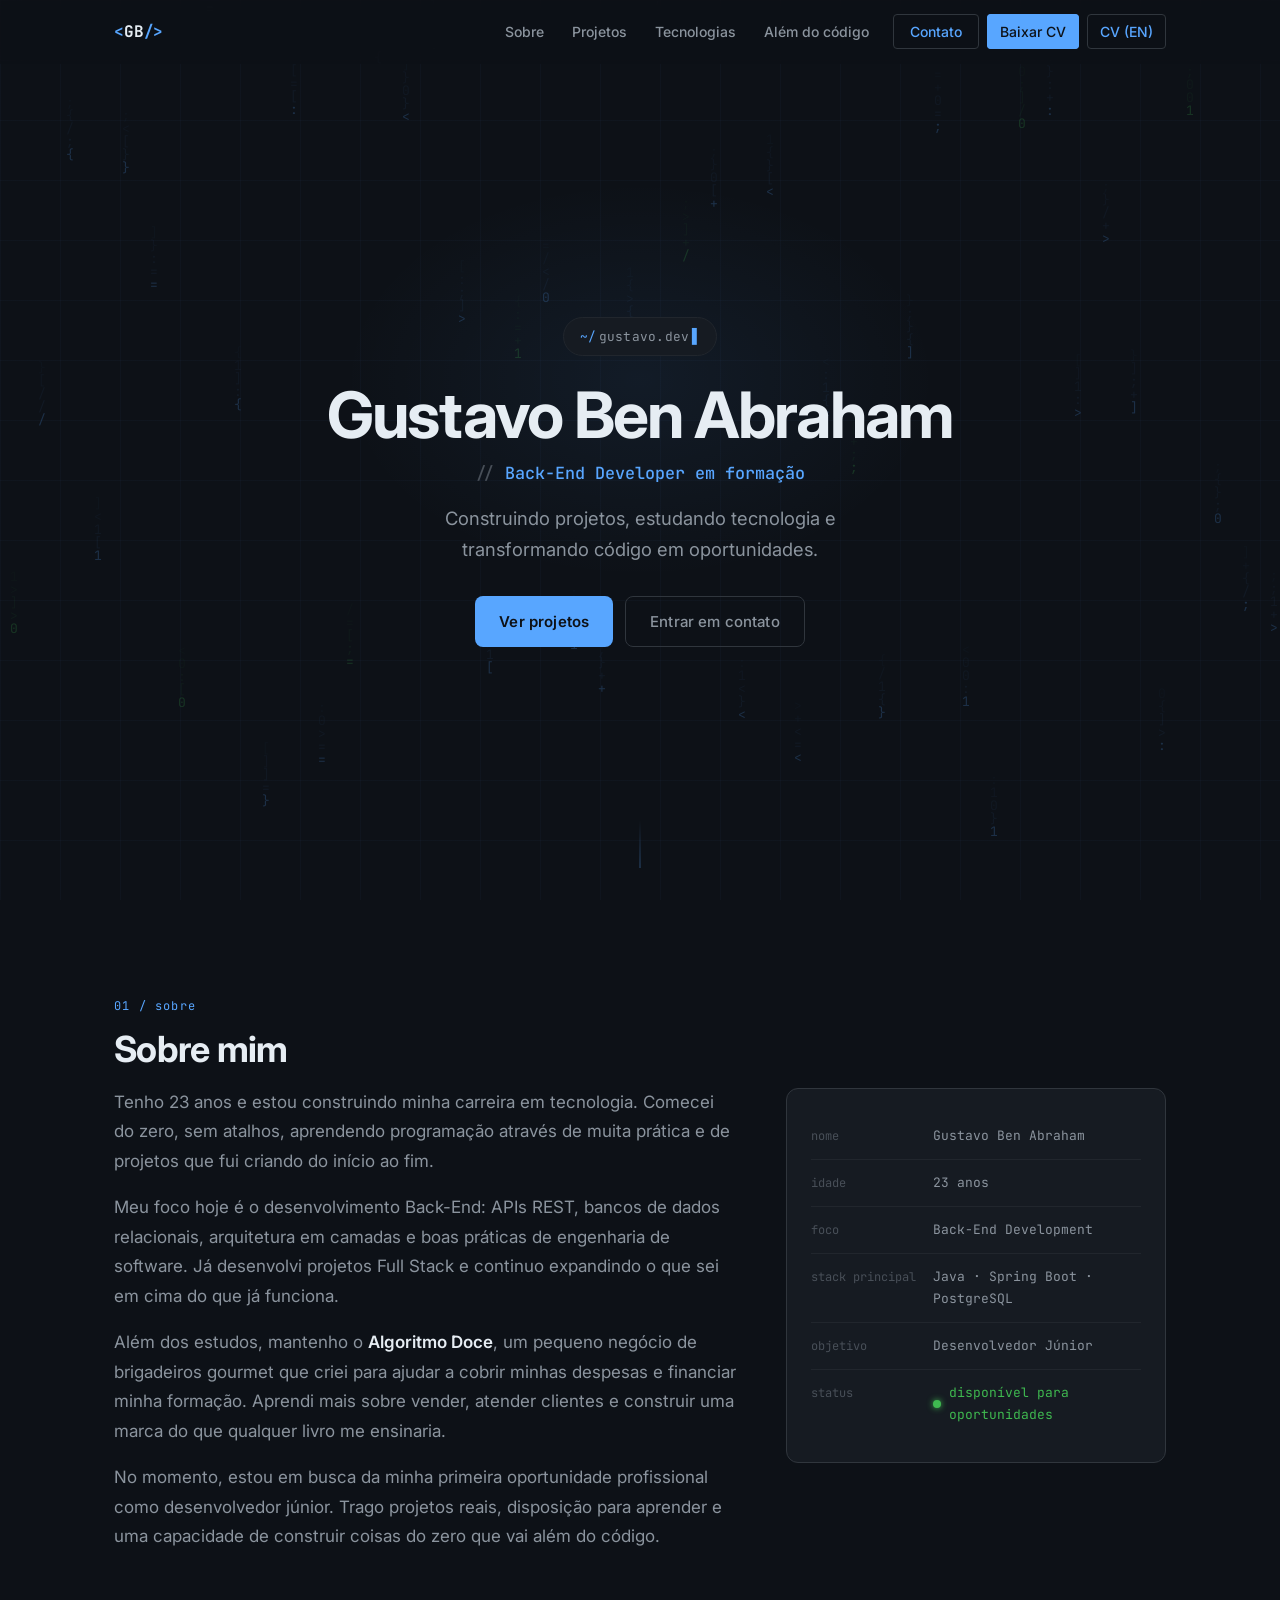
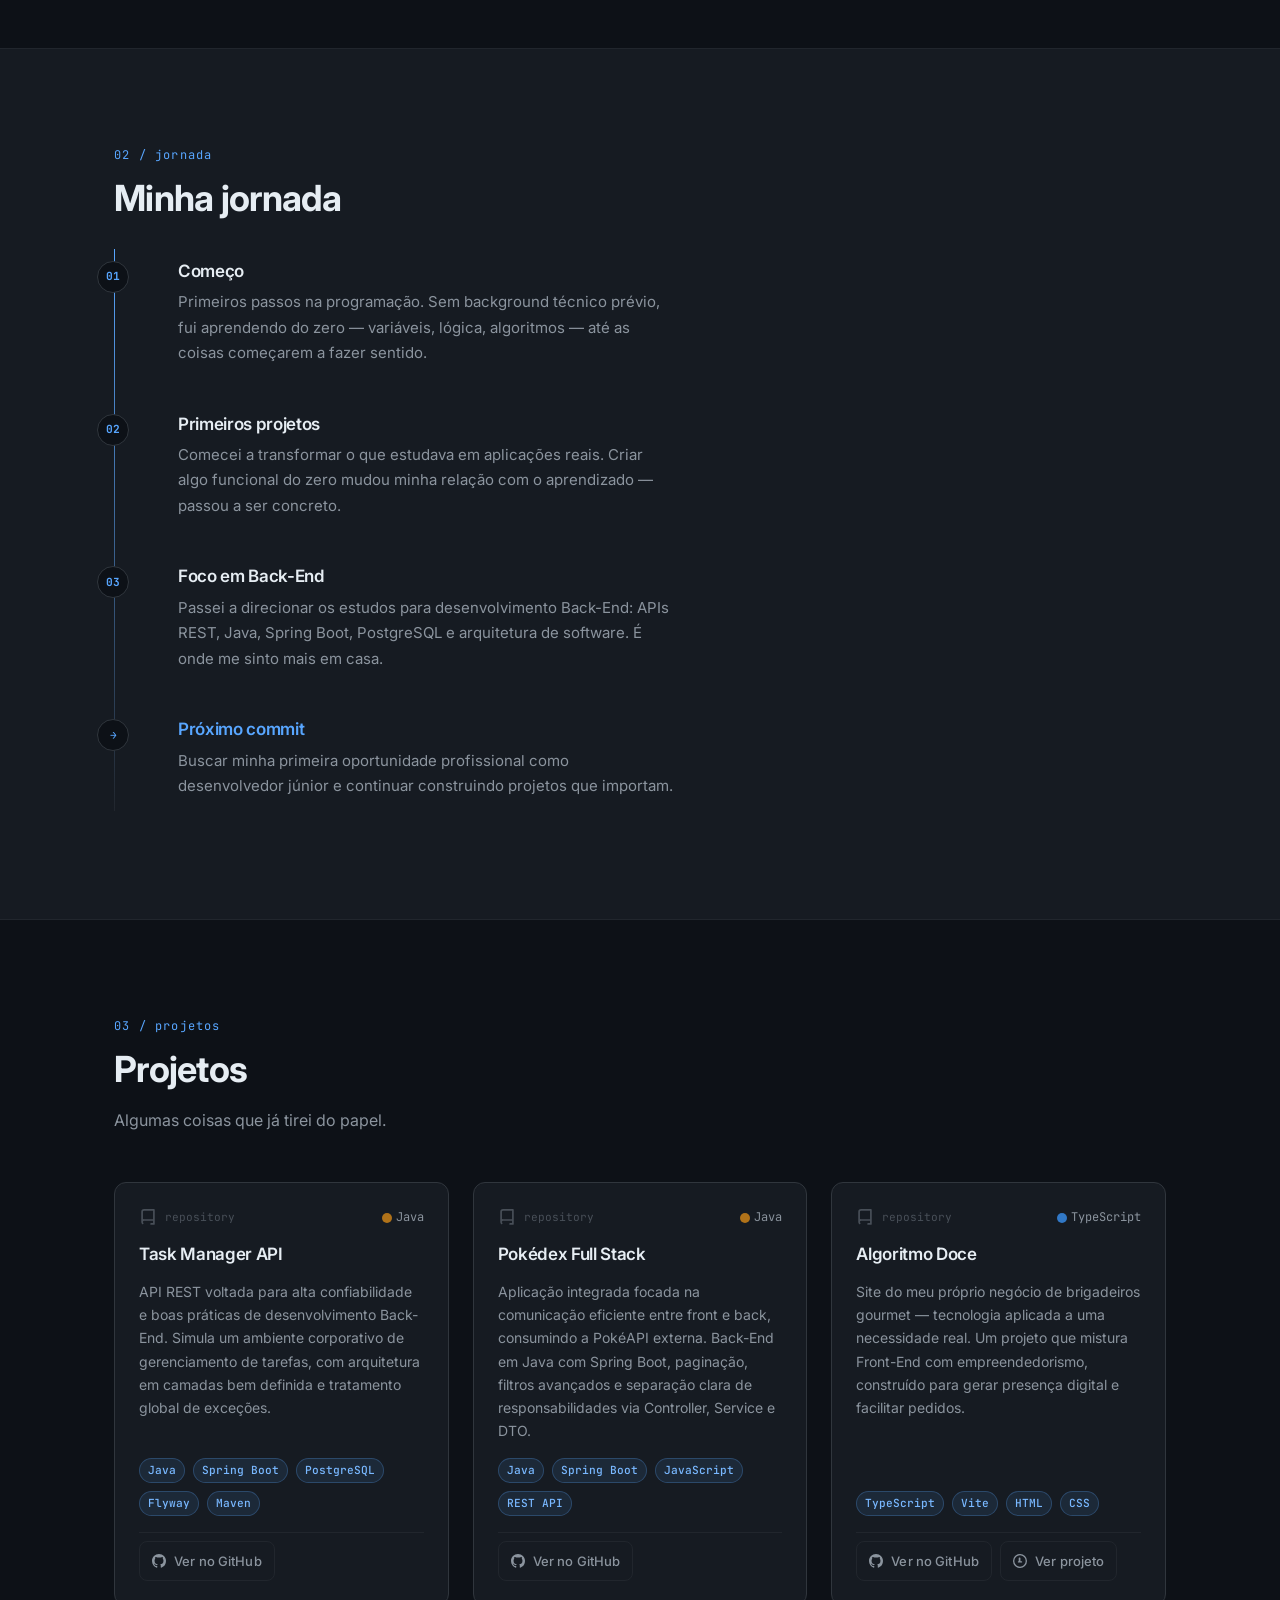
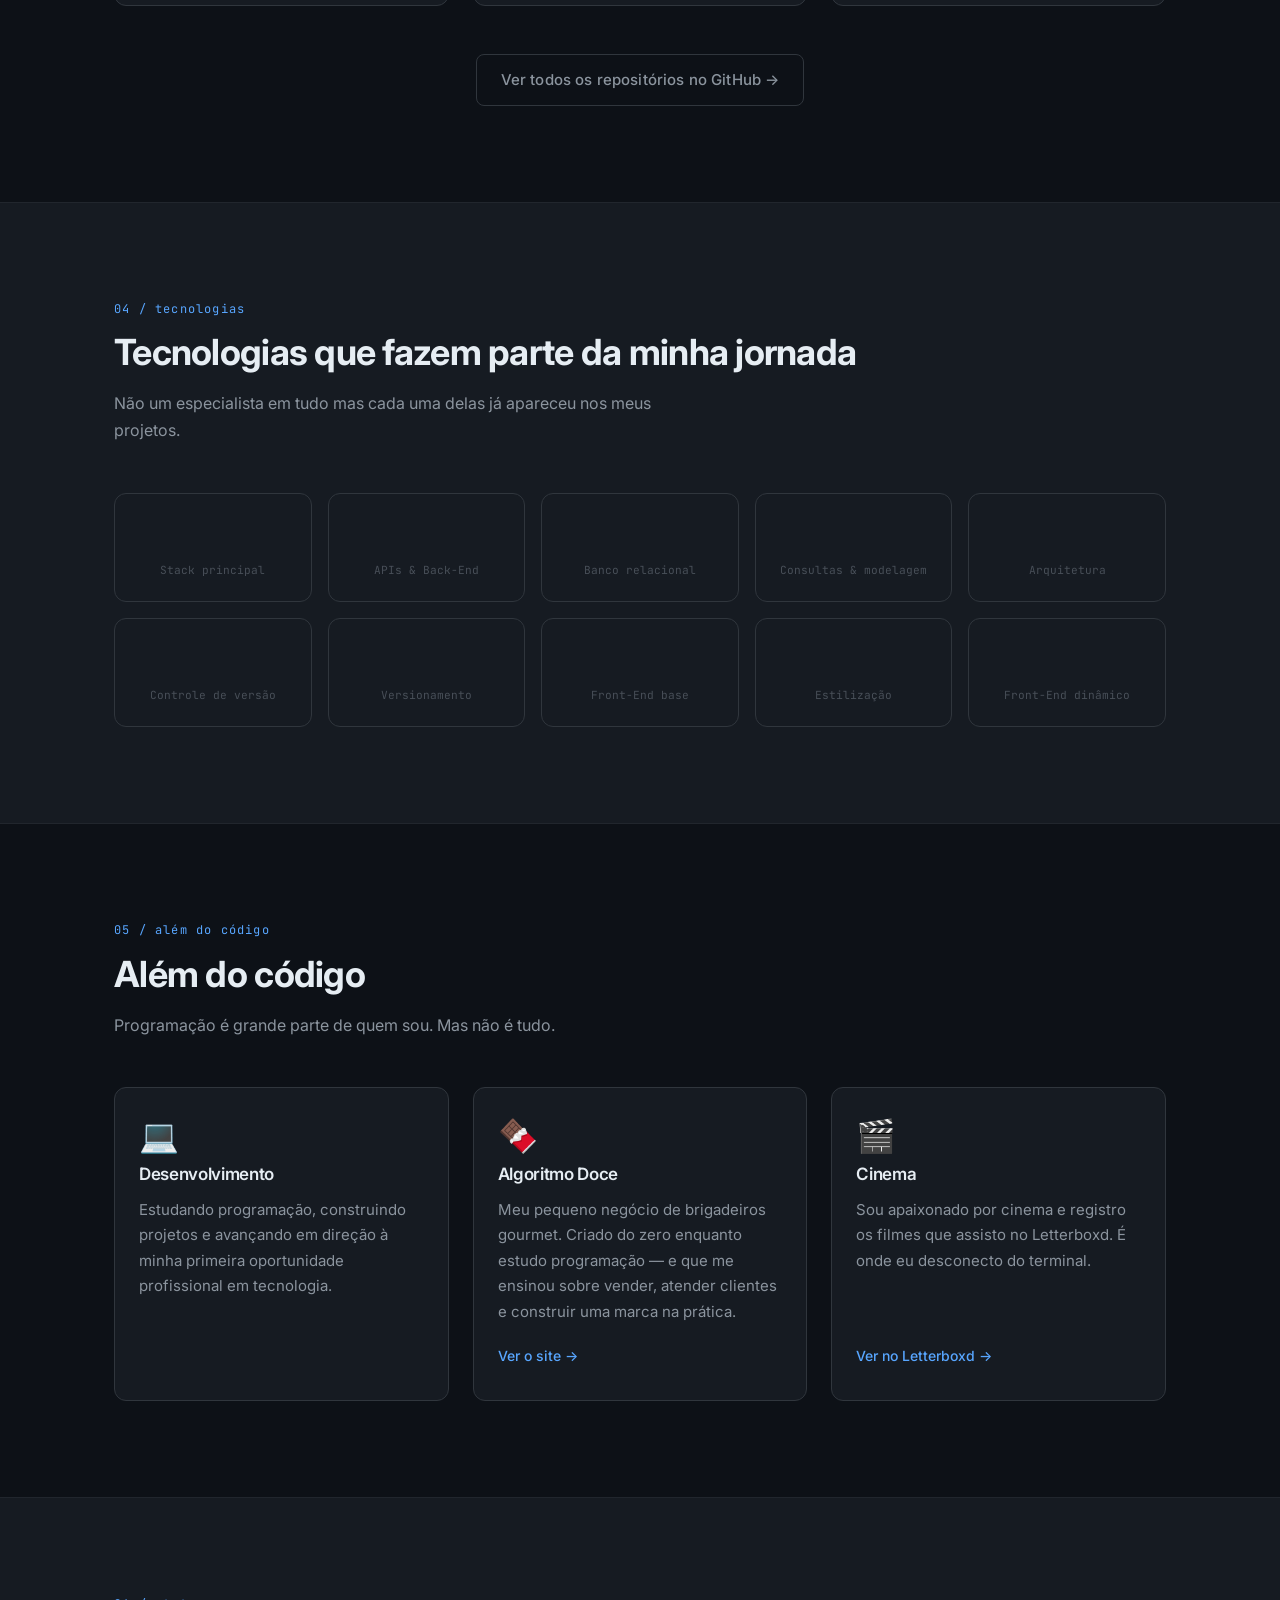
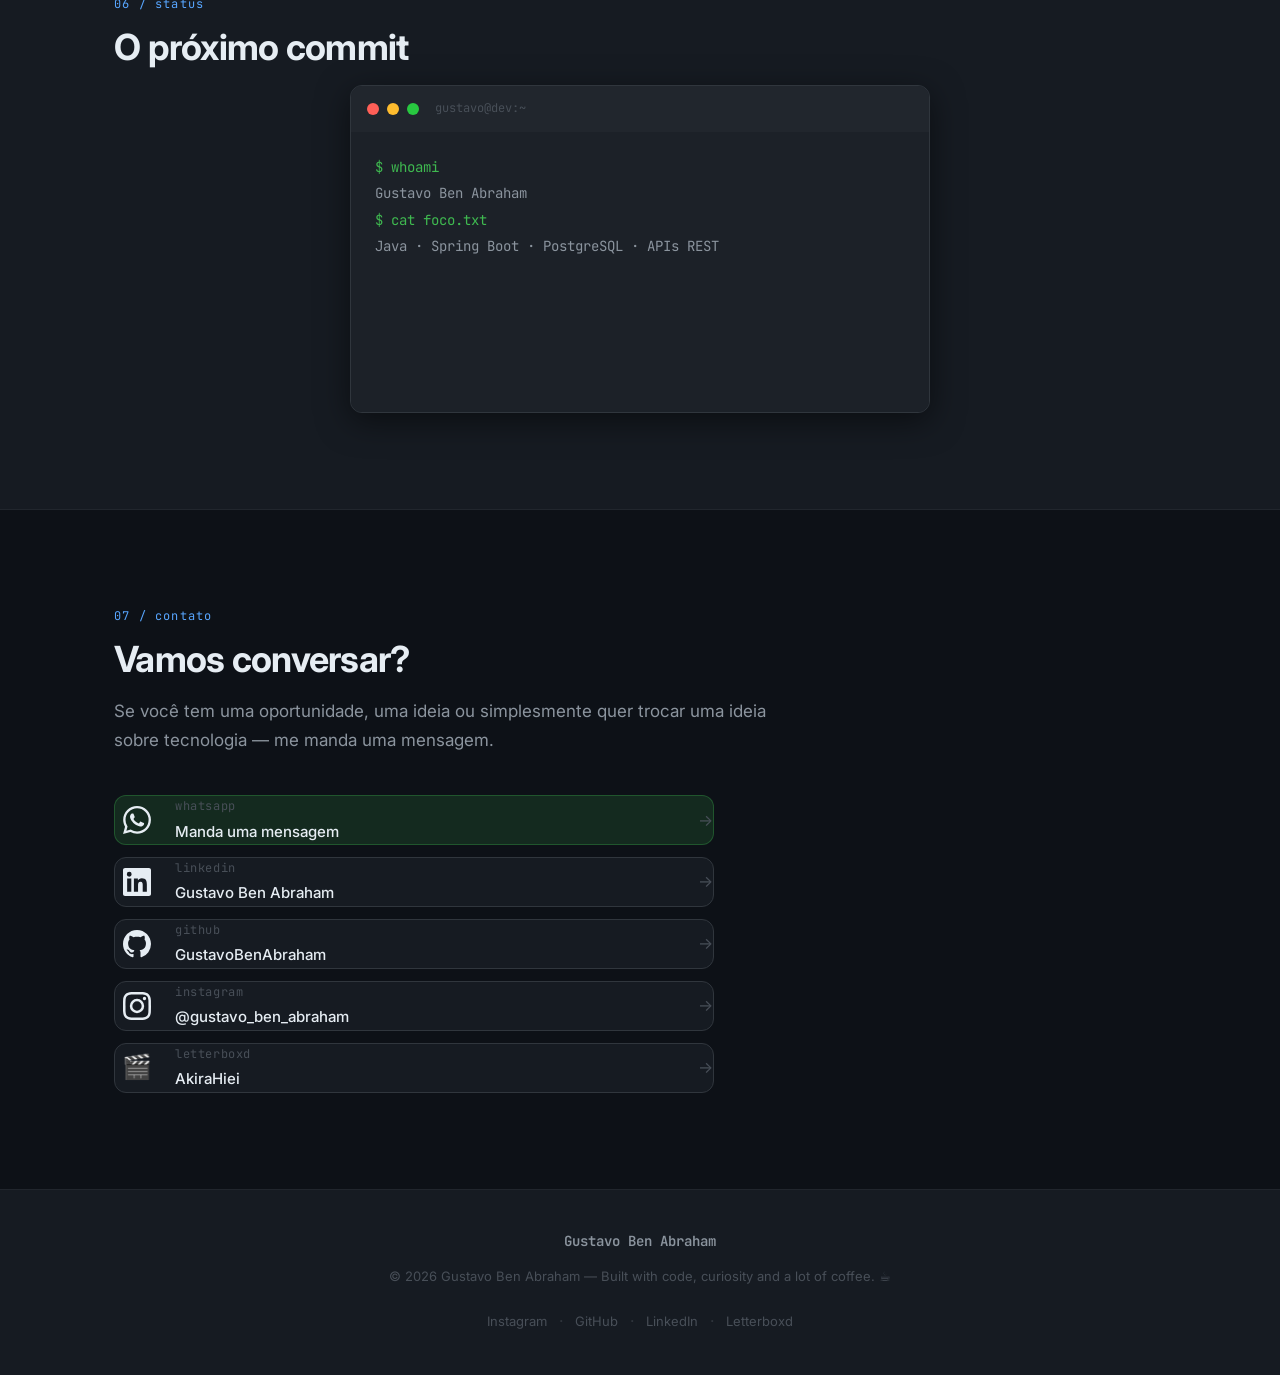
==== commit c7f4ebb4: "Change CV links Updated CV links to point to new file names with proper encoding." ====
--- a/index.html
+++ b/index.html
@@ -45,14 +45,14 @@
       </a>
 
       <!-- Desktop menu -->
-      <ul class="nav-links" role="list">
+     <ul class="nav-links" role="list">
         <li><a href="#sobre" class="nav-link">Sobre</a></li>
         <li><a href="#projetos" class="nav-link">Projetos</a></li>
         <li><a href="#tecnologias" class="nav-link">Tecnologias</a></li>
         <li><a href="#alem-do-codigo" class="nav-link">Além do código</a></li>
         <li><a href="#contato" class="nav-link nav-link--cta">Contato</a></li>
-        <li><a href="./assets/curriculo-gustavo-ben-abraham.pdf" class="nav-link nav-link--cv" download aria-label="Baixar currículo de Gustavo Ben Abraham em PDF">Baixar CV</a></li>
-        <li><a href="./assets/gustavo-ben-abraham-resume.pdf" class="nav-link nav-link--cv-en" download aria-label="Download Gustavo Ben Abraham's resume in English as a PDF">CV (EN)</a></li>
+        <li><a href="./assets/Currículo%20Gustavo%20Ben%20Abraham%20-%20Tecnologia%20PT.pdf" class="nav-link nav-link--cv" download aria-label="Baixar currículo de Gustavo Ben Abraham em PDF">Baixar CV</a></li>
+        <li><a href="./assets/Gustavo%20Ben%20Abraham%20-%20English%20Resume.pdf" class="nav-link nav-link--cv-en" download aria-label="Download Gustavo Ben Abraham's resume in English as a PDF">CV (EN)</a></li>
       </ul>
 
       <!-- Mobile hamburger -->
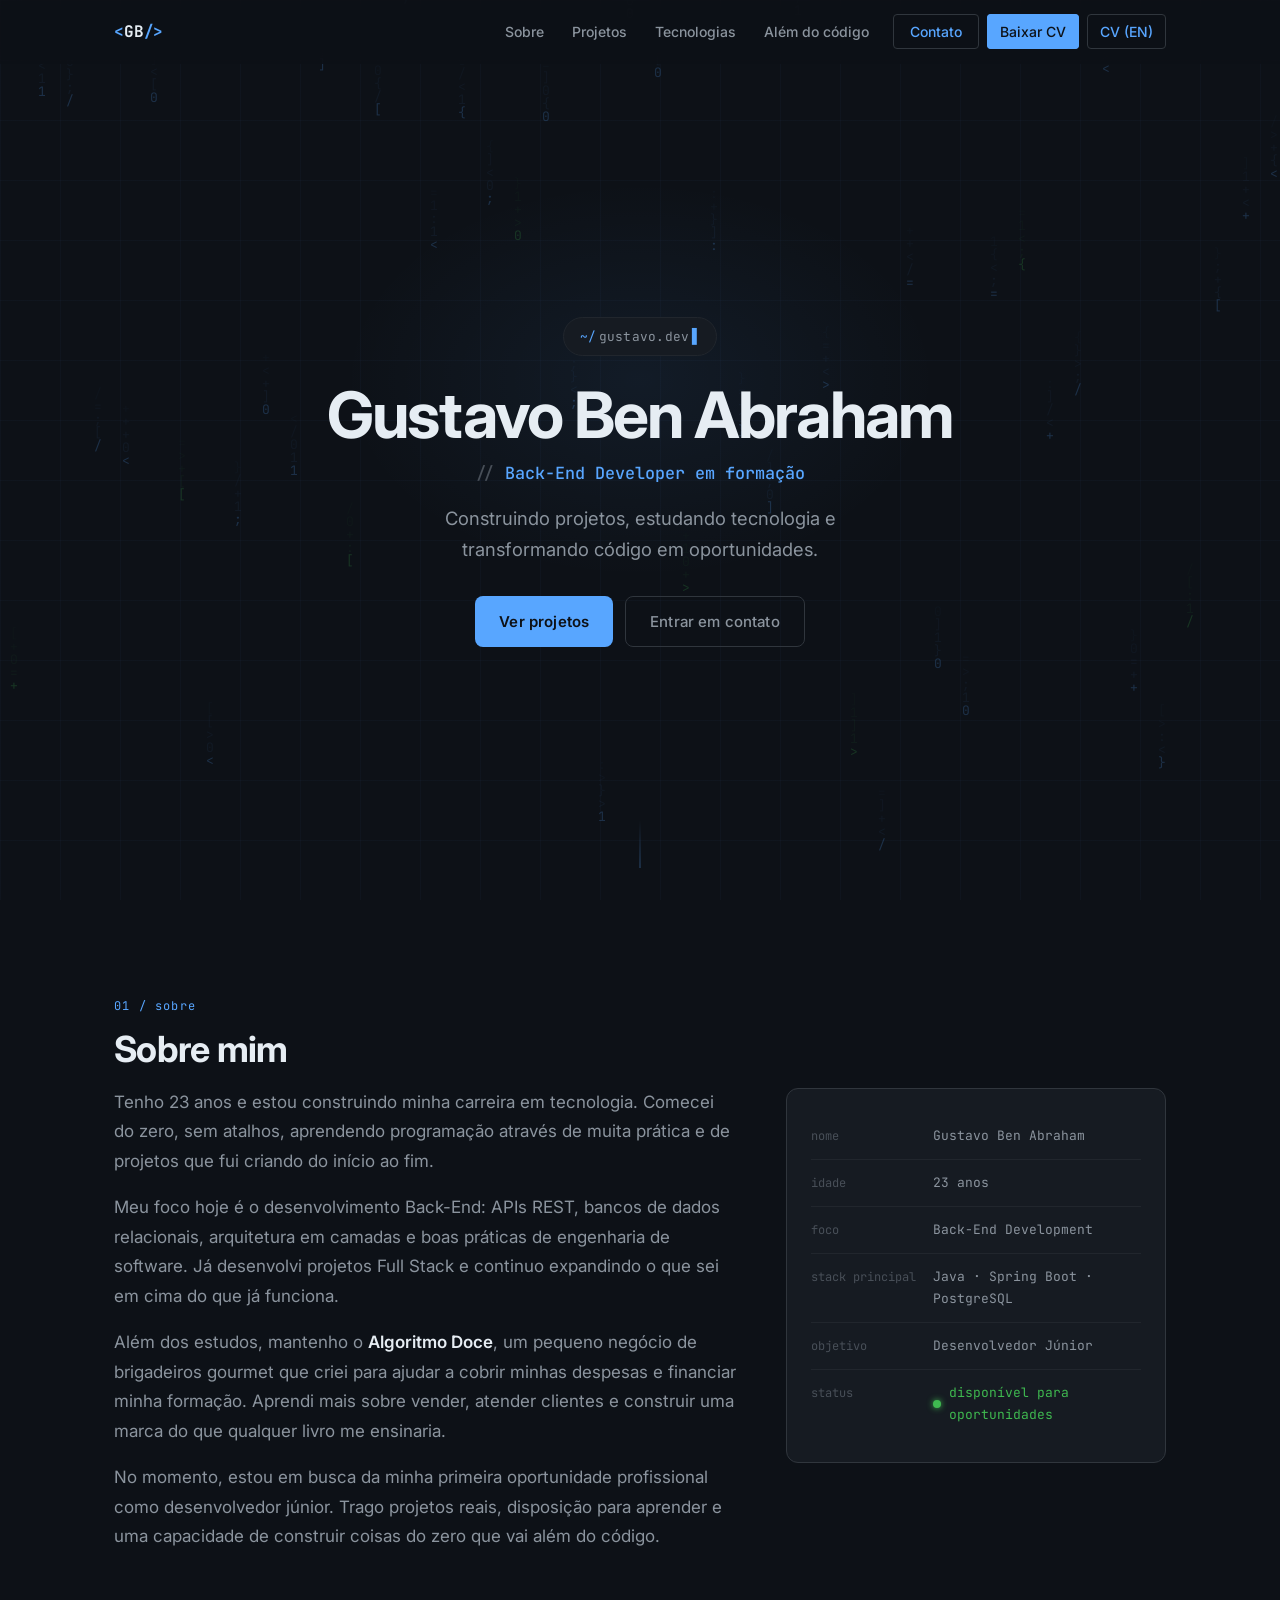
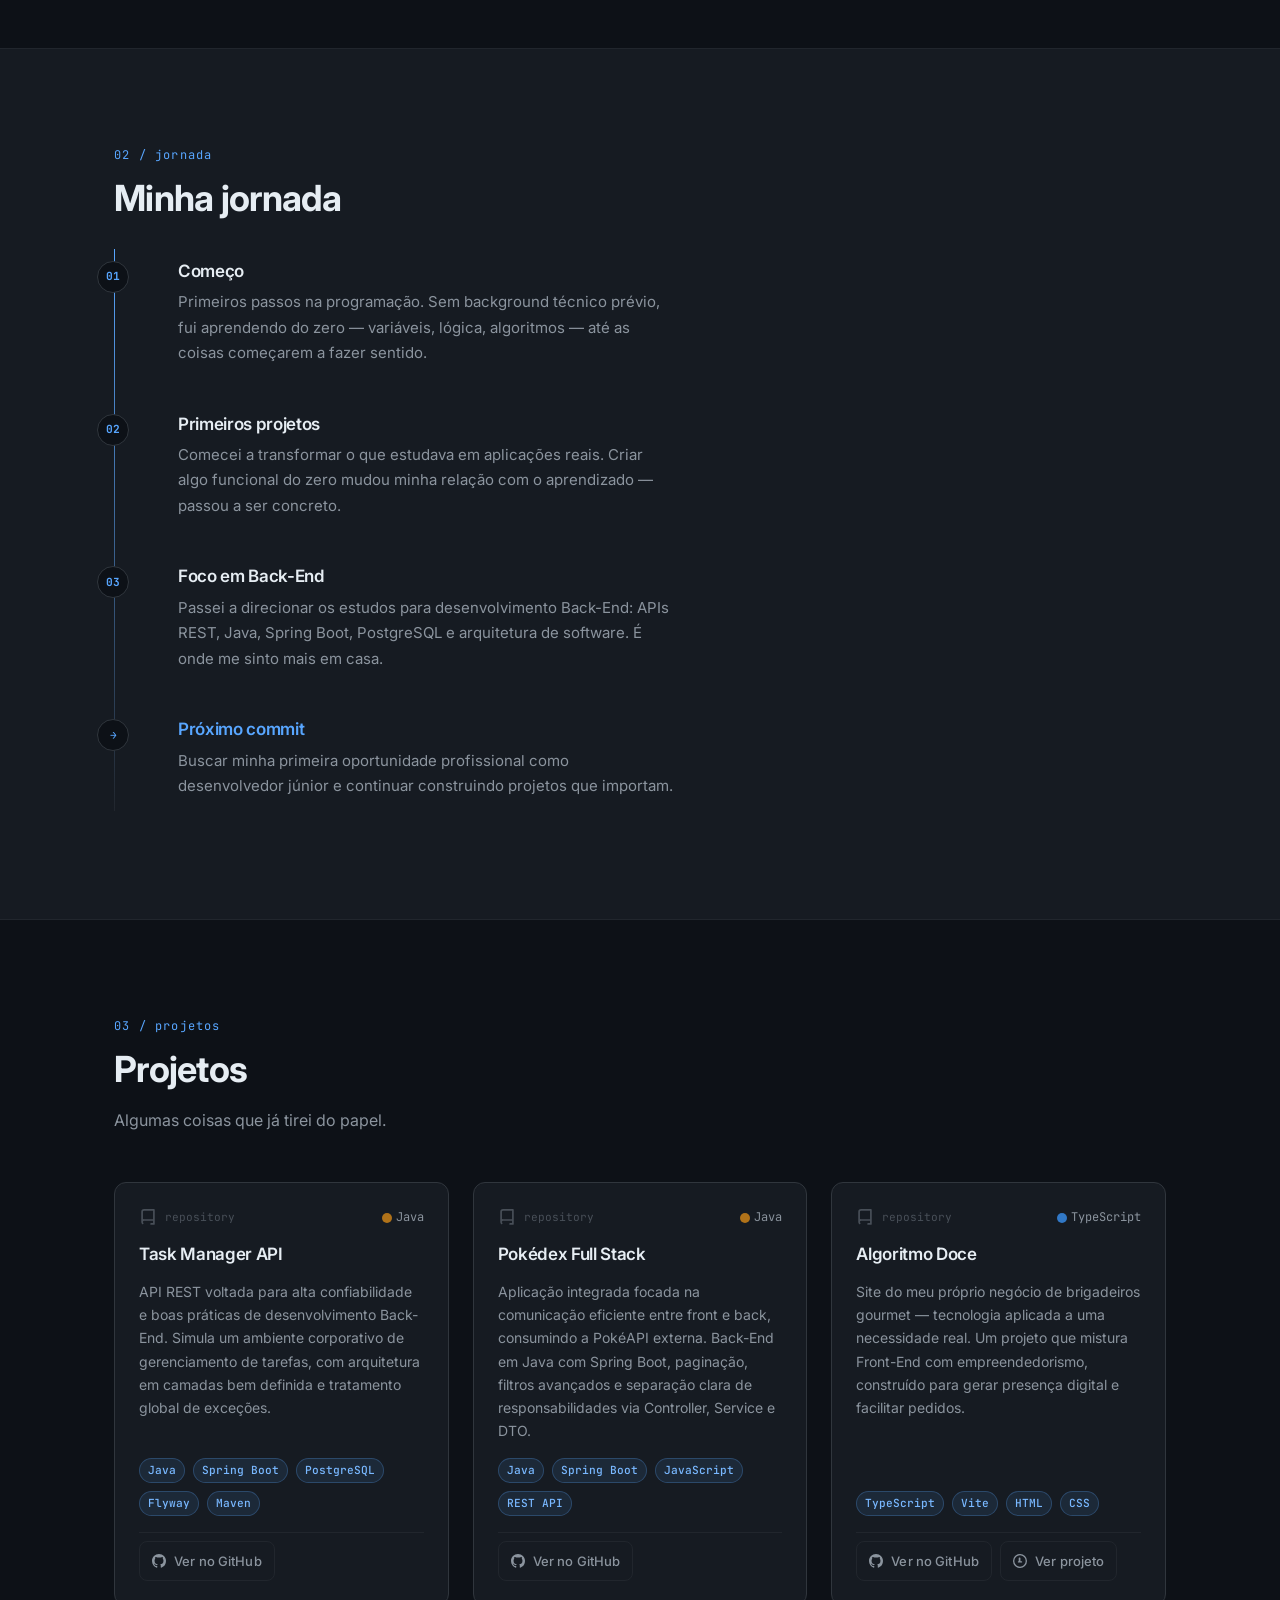
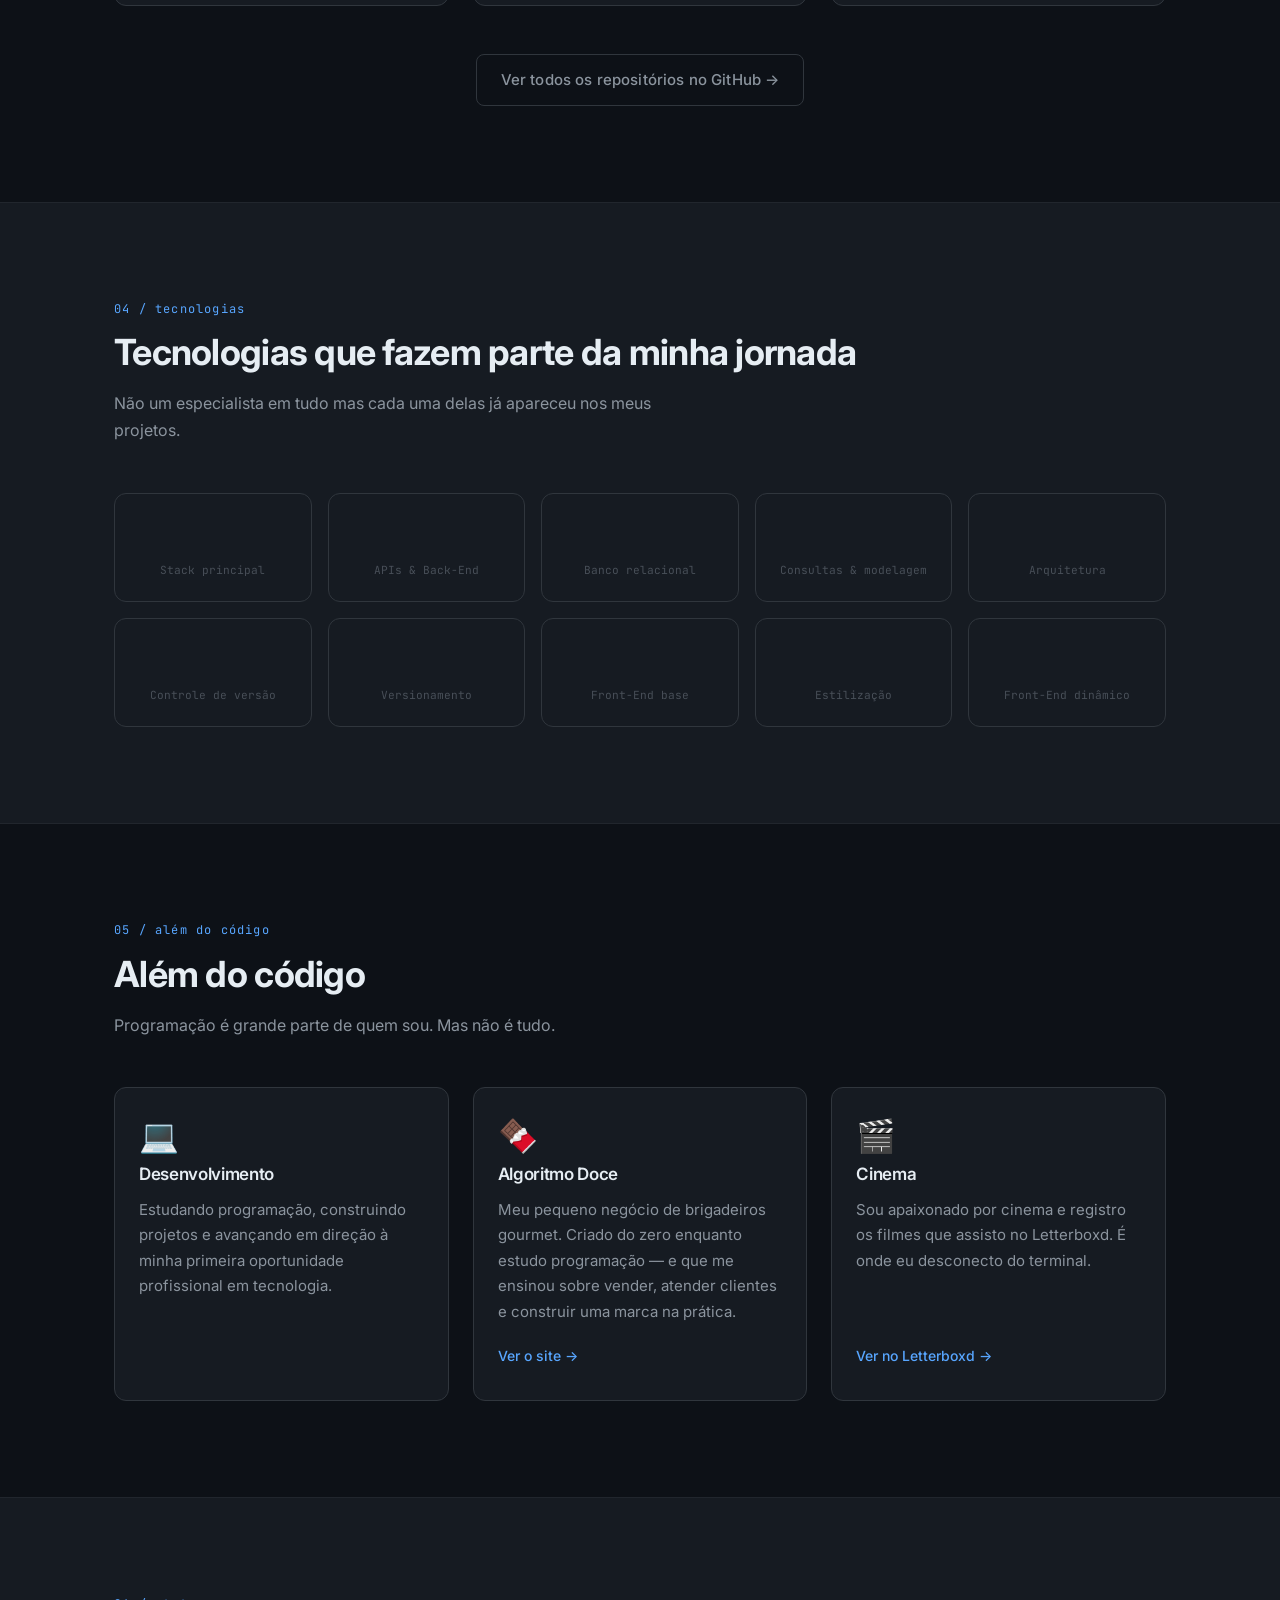
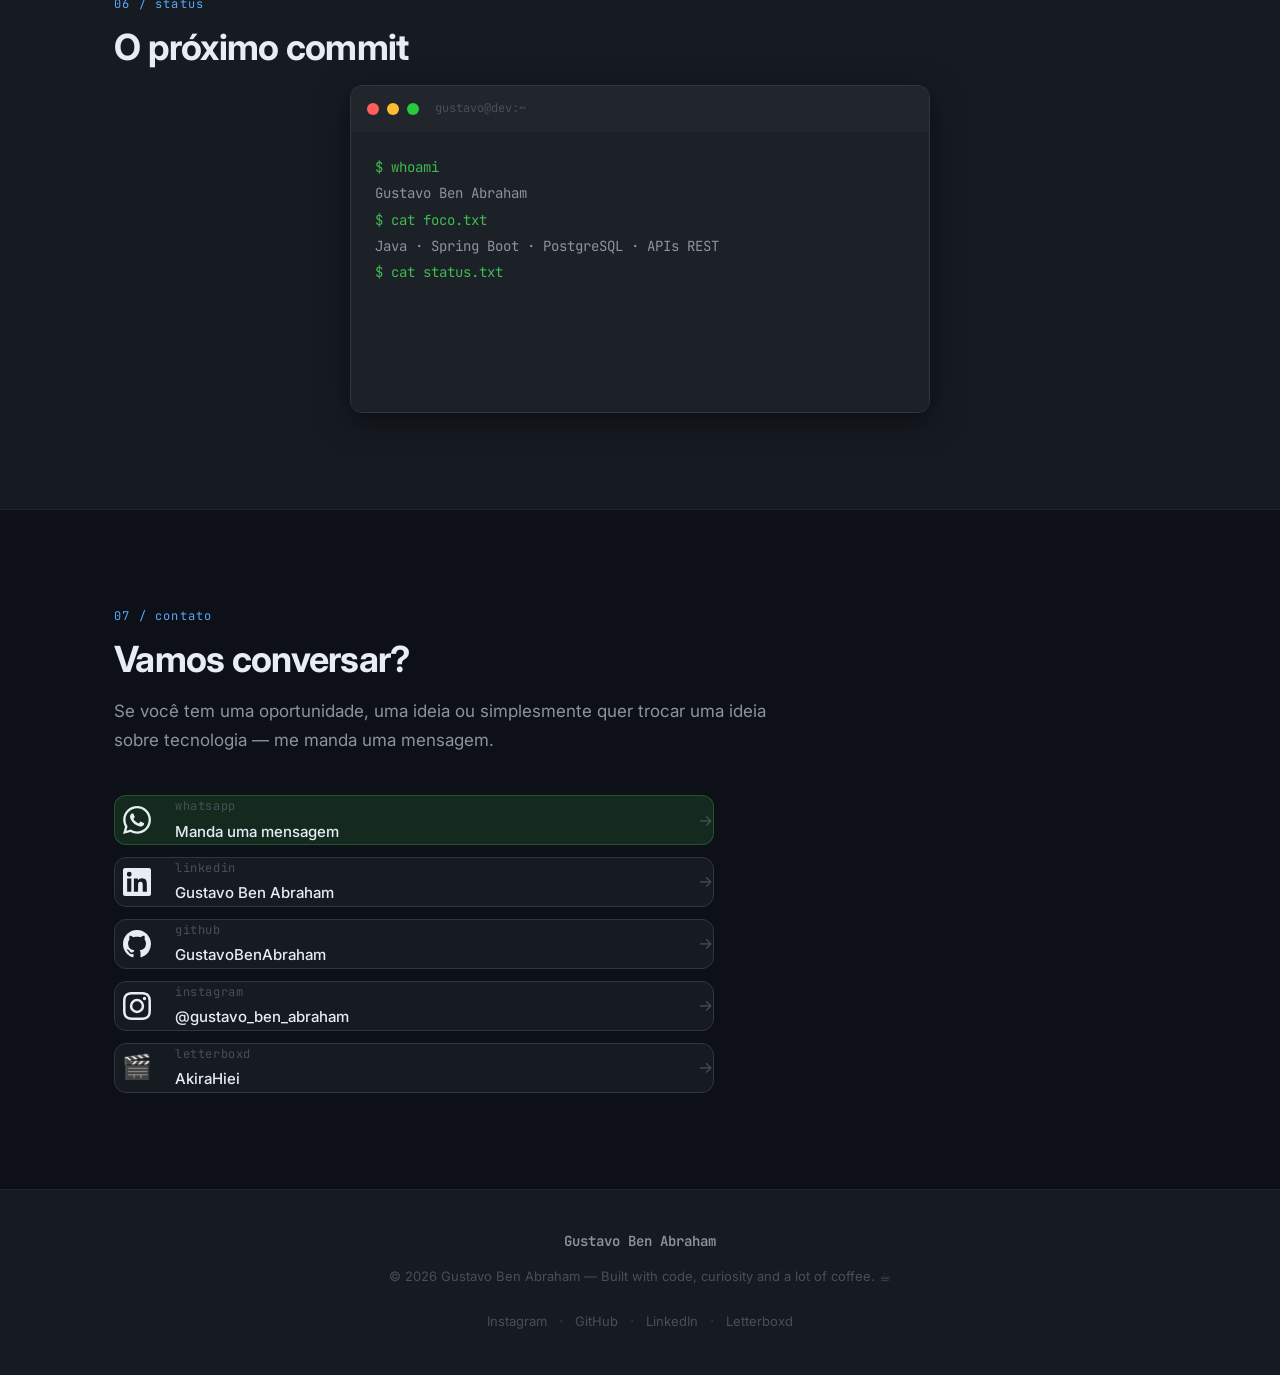
==== commit 0d787584: "Change CV and resume links to absolute paths Updated CV and resume links to remove relative paths." ====
--- a/index.html
+++ b/index.html
@@ -51,8 +51,8 @@
         <li><a href="#tecnologias" class="nav-link">Tecnologias</a></li>
         <li><a href="#alem-do-codigo" class="nav-link">Além do código</a></li>
         <li><a href="#contato" class="nav-link nav-link--cta">Contato</a></li>
-        <li><a href="./assets/Currículo%20Gustavo%20Ben%20Abraham%20-%20Tecnologia%20PT.pdf" class="nav-link nav-link--cv" download aria-label="Baixar currículo de Gustavo Ben Abraham em PDF">Baixar CV</a></li>
-        <li><a href="./assets/Gustavo%20Ben%20Abraham%20-%20English%20Resume.pdf" class="nav-link nav-link--cv-en" download aria-label="Download Gustavo Ben Abraham's resume in English as a PDF">CV (EN)</a></li>
+        <li><a href="Curr%C3%adculo%20Gustavo%20Ben%20Abraham%20-%20Tecnologia%20PT.pdf" class="nav-link nav-link--cv" download aria-label="Baixar currículo de Gustavo Ben Abraham em PDF">Baixar CV</a></li>
+        <li><a href="Gustavo%20Ben%20Abraham%20-%20English%20Resume.pdf" class="nav-link nav-link--cv-en" download aria-label="Download Gustavo Ben Abraham's resume in English as a PDF">CV (EN)</a></li>
       </ul>
 
       <!-- Mobile hamburger -->
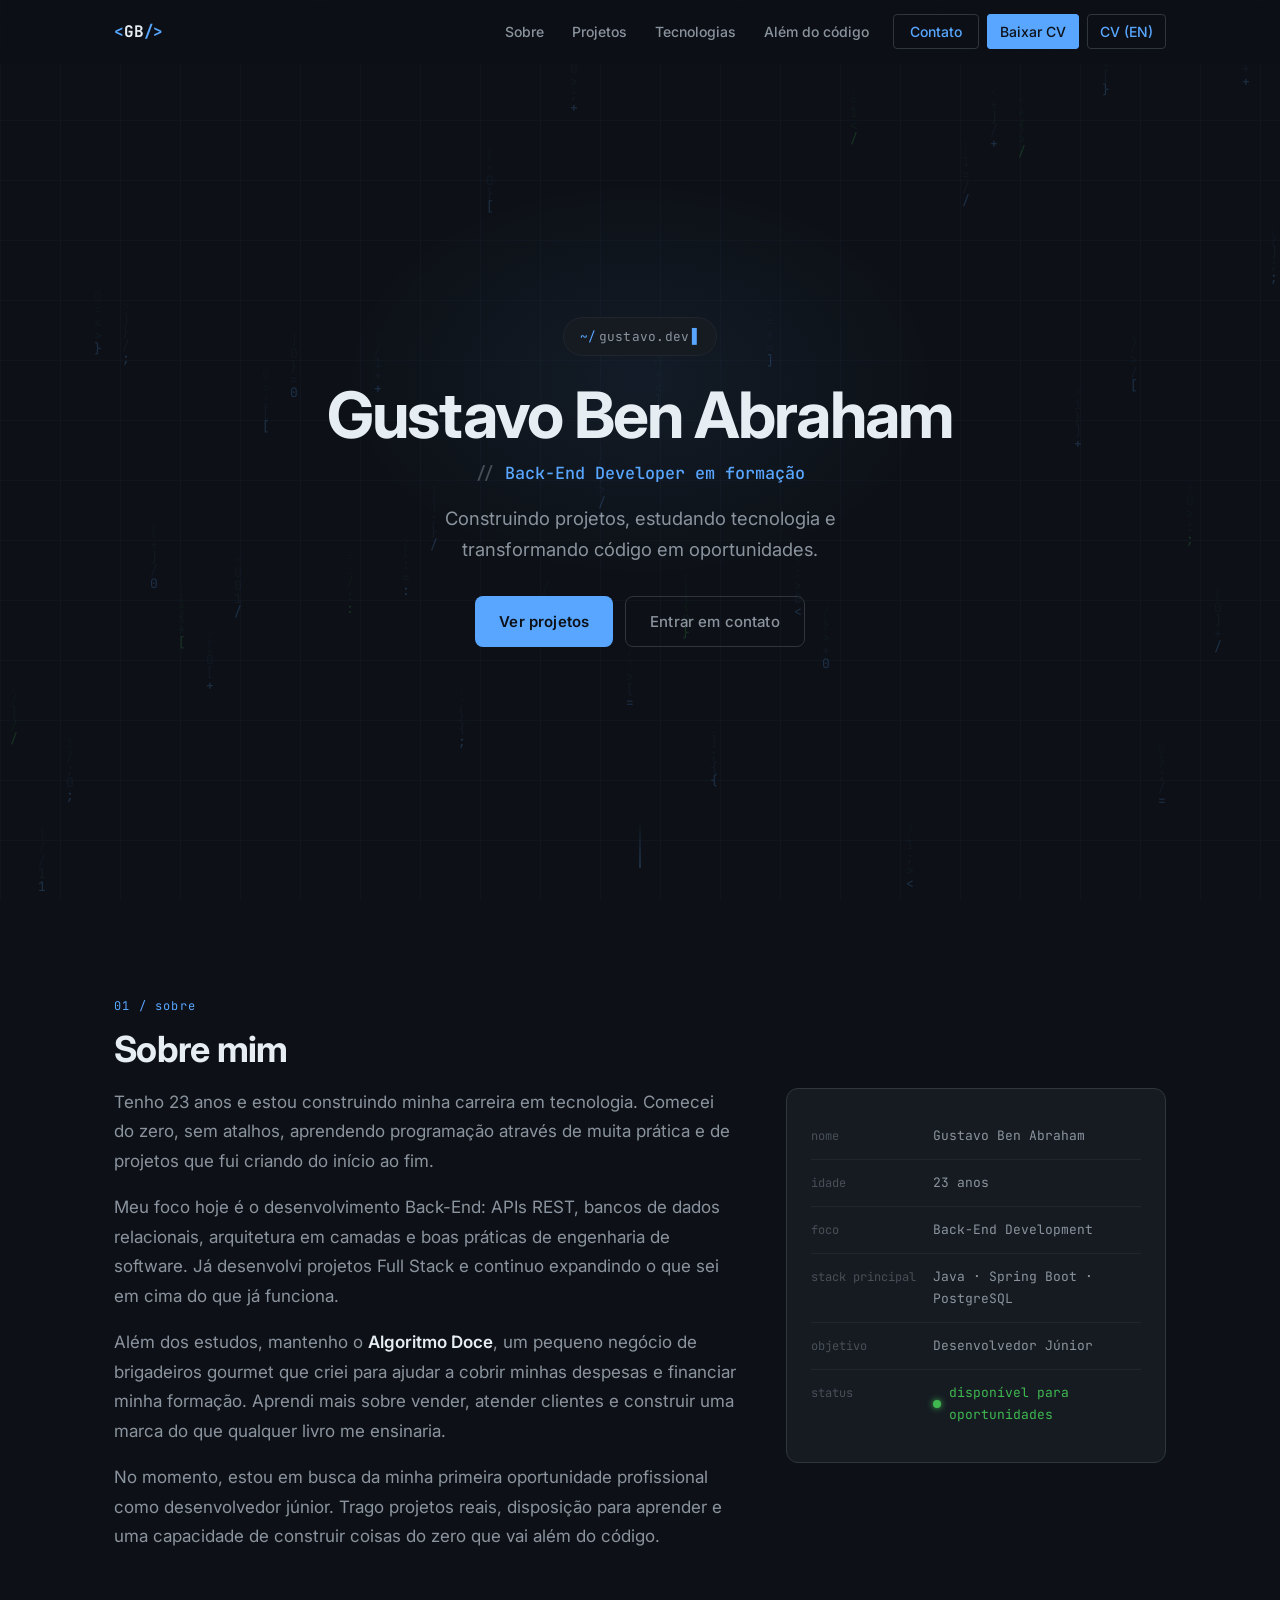
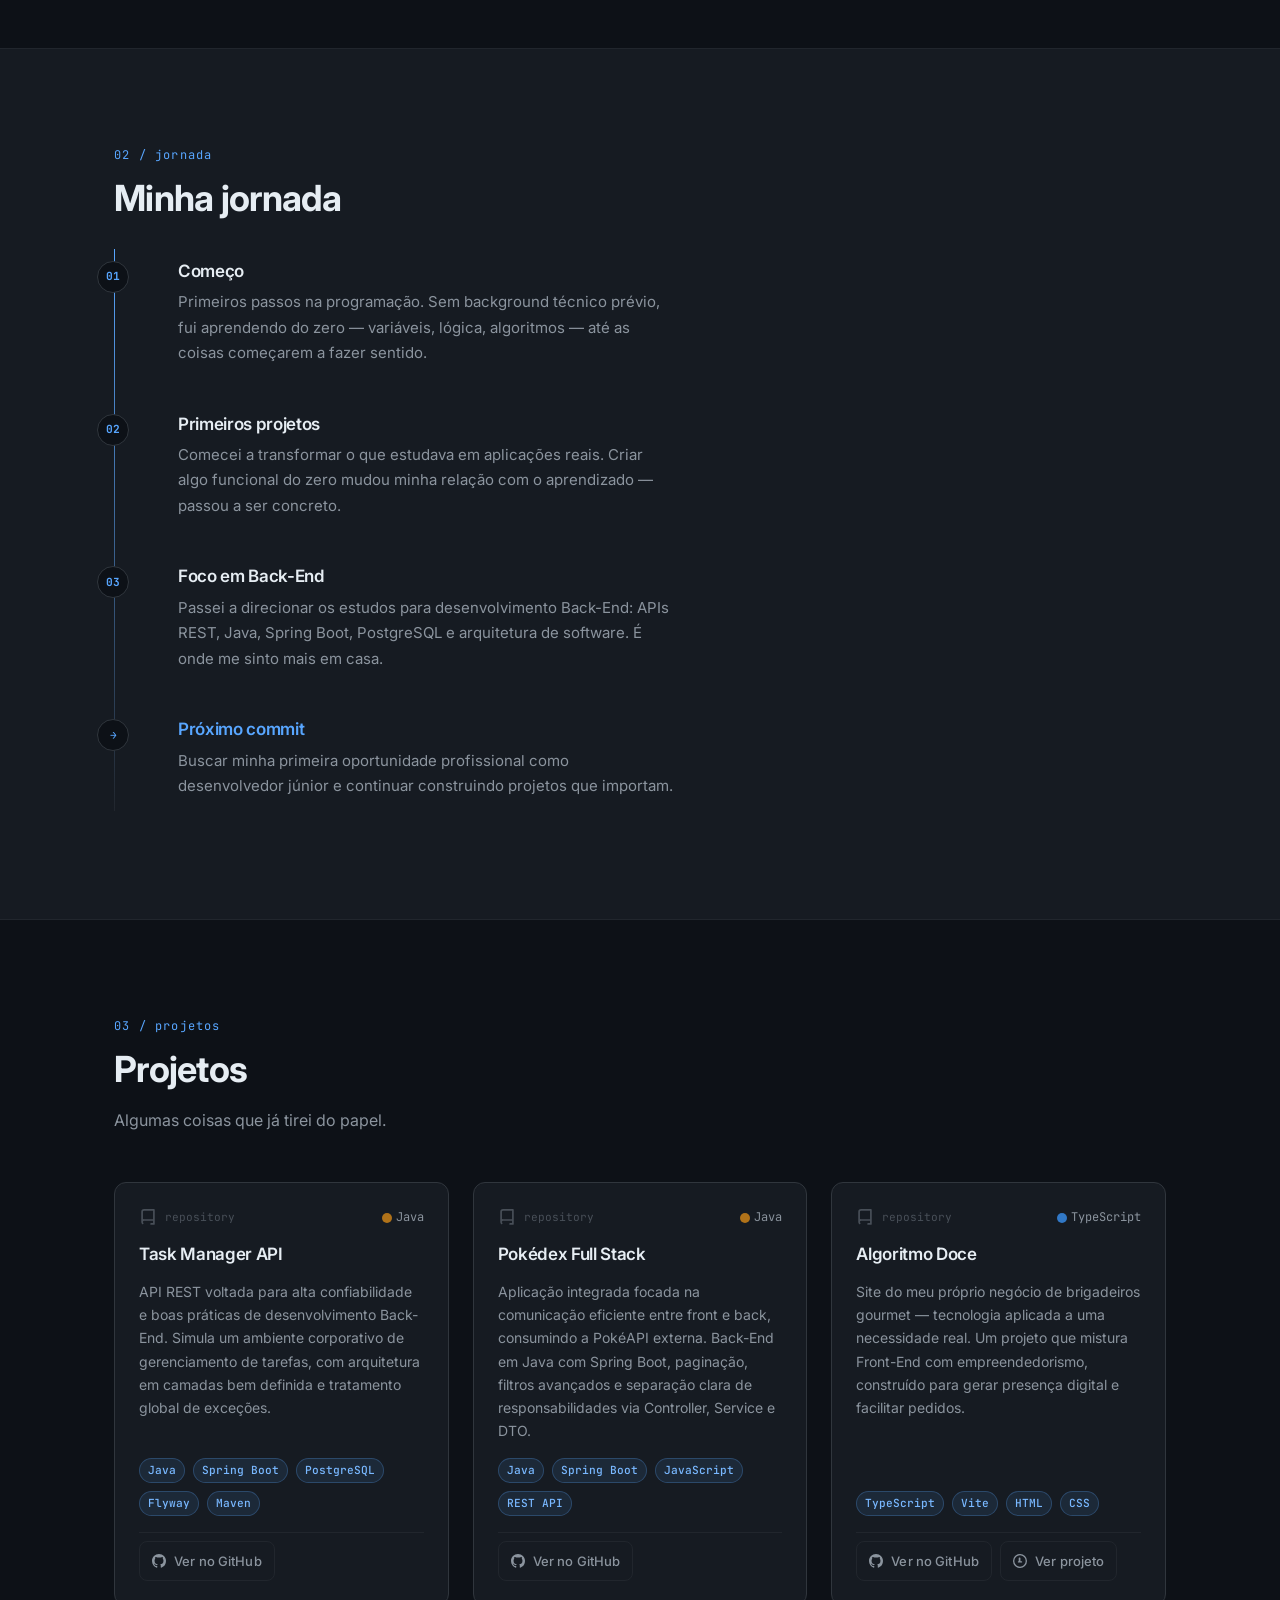
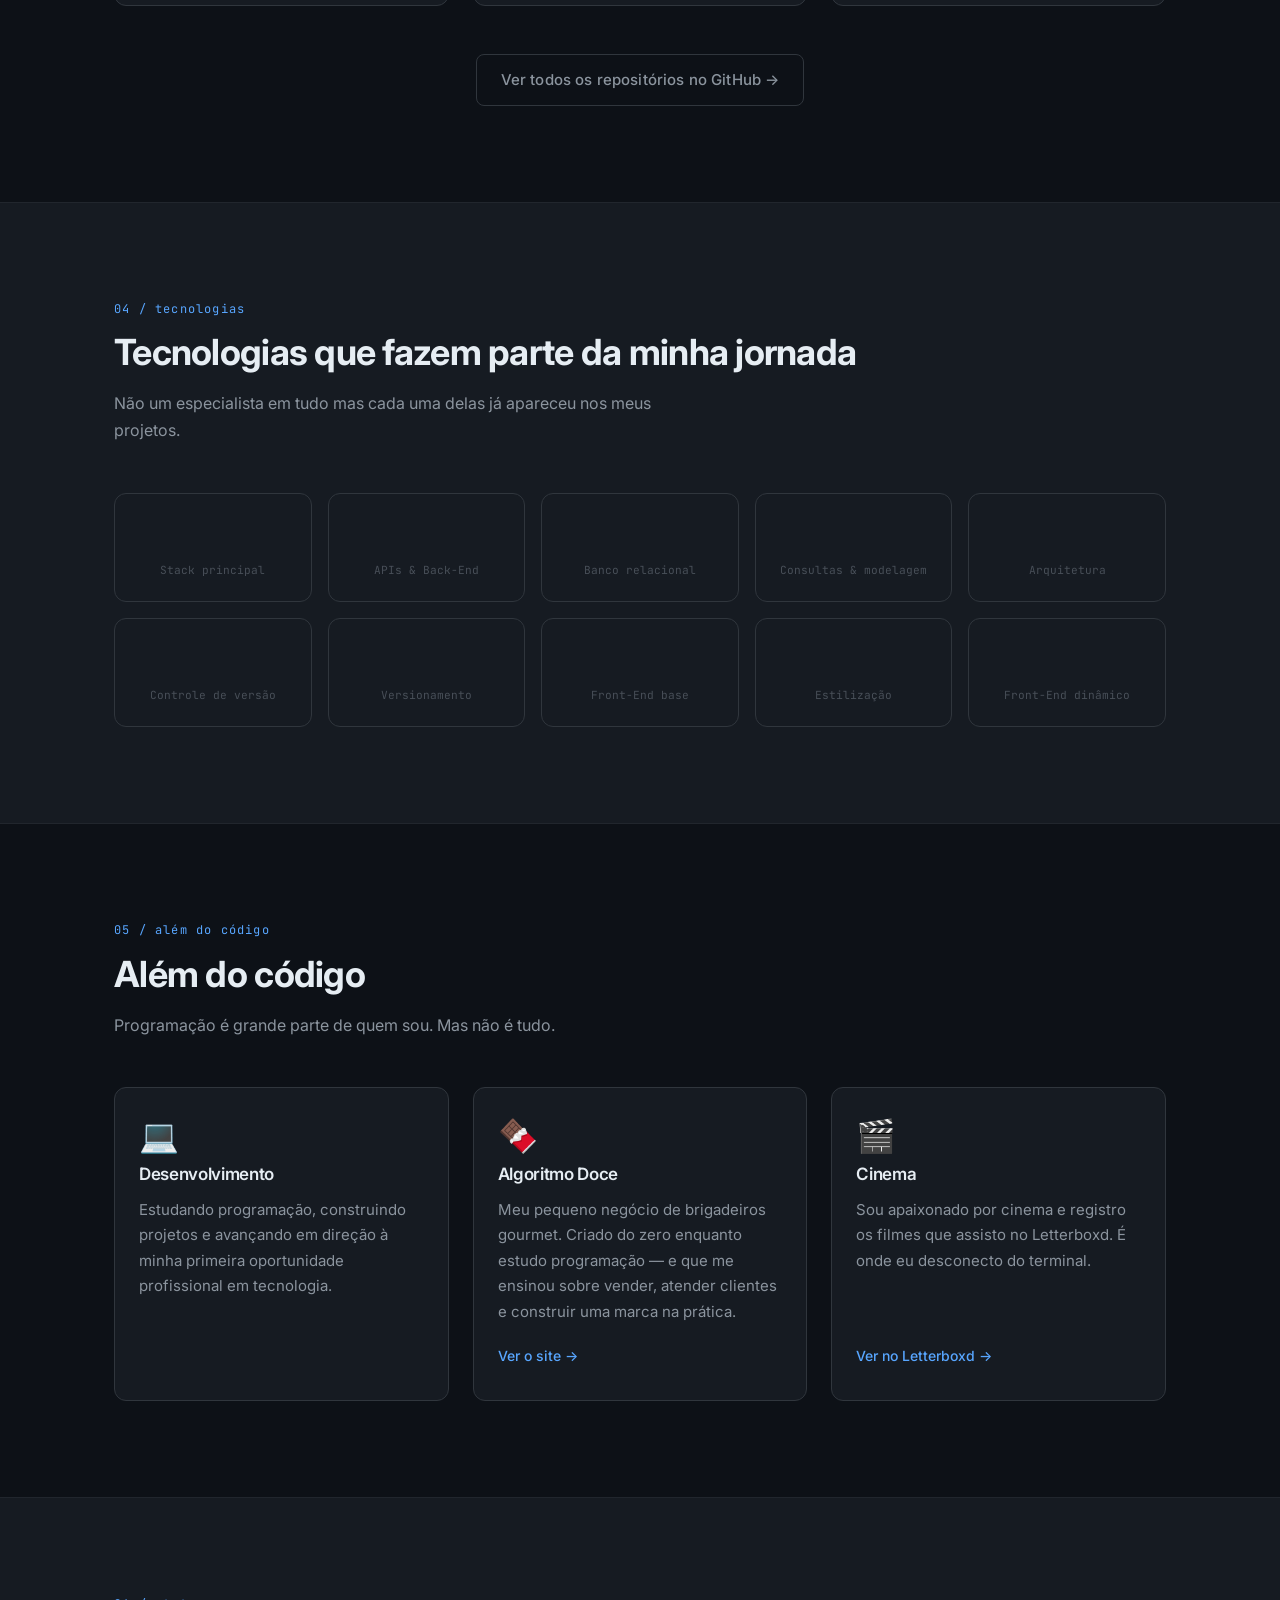
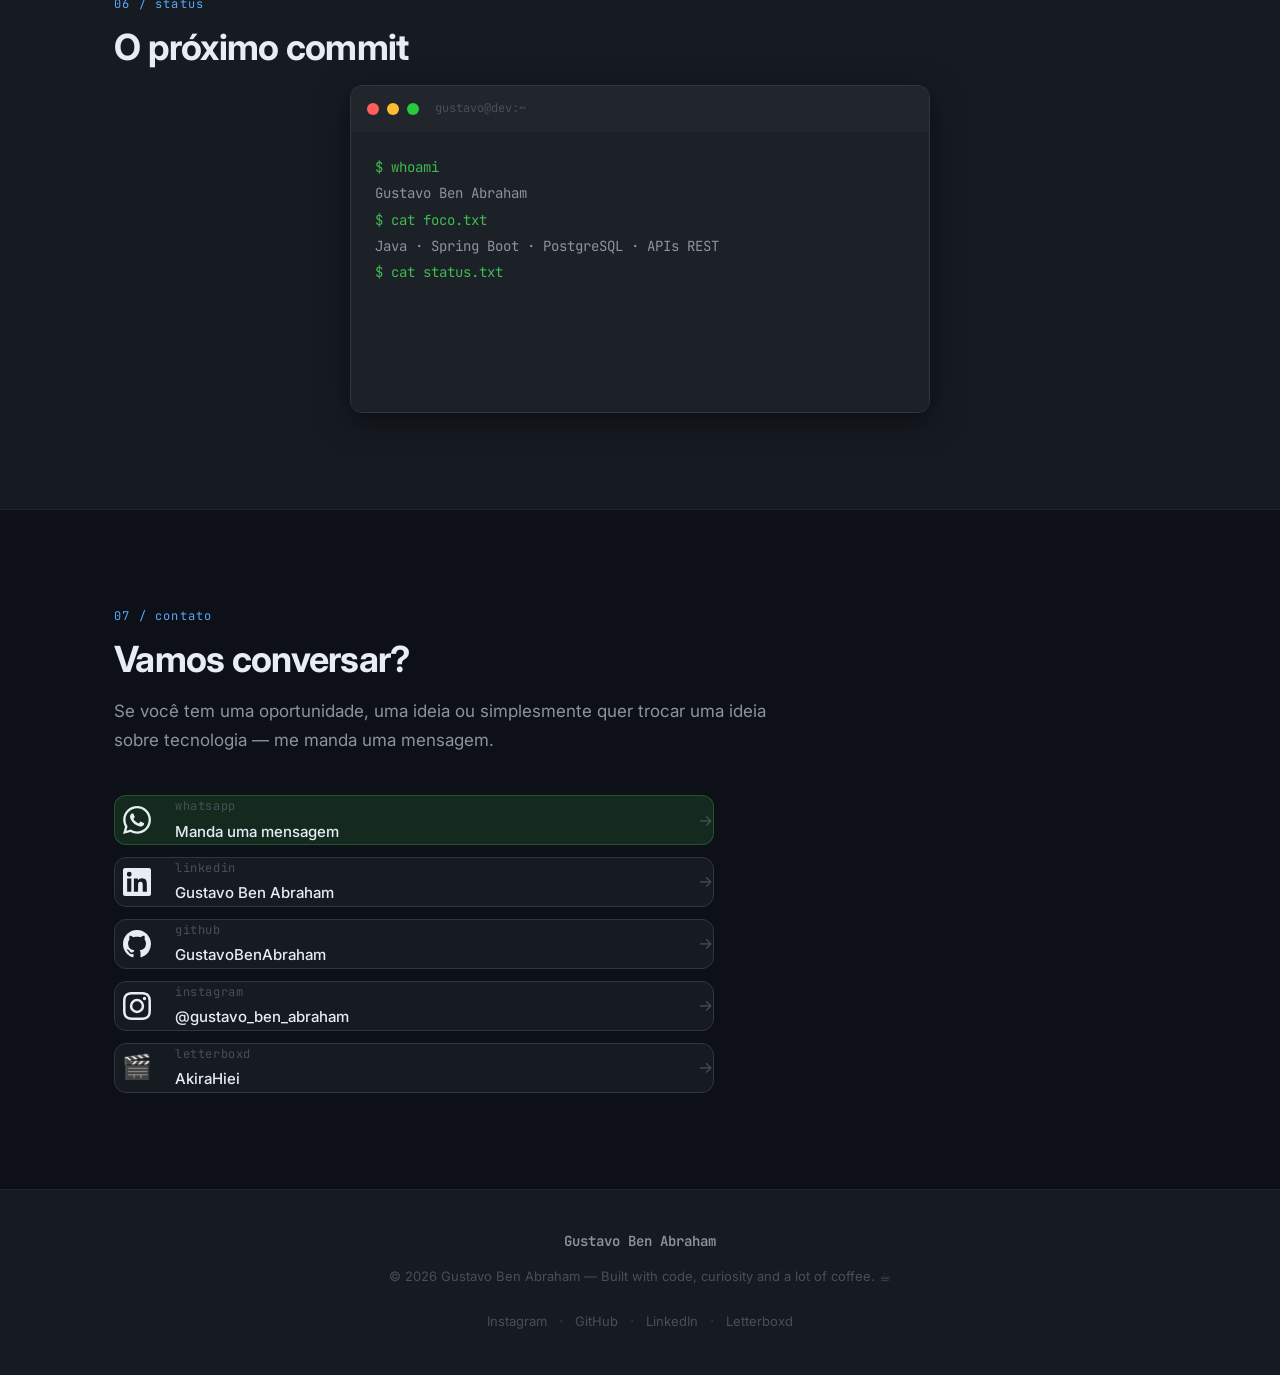
==== commit fa752d7b: "Update CV links to use relative paths and open in new tab" ====
--- a/index.html
+++ b/index.html
@@ -45,14 +45,14 @@
       </a>
 
       <!-- Desktop menu -->
-     <ul class="nav-links" role="list">
+    <ul class="nav-links" role="list">
         <li><a href="#sobre" class="nav-link">Sobre</a></li>
         <li><a href="#projetos" class="nav-link">Projetos</a></li>
         <li><a href="#tecnologias" class="nav-link">Tecnologias</a></li>
         <li><a href="#alem-do-codigo" class="nav-link">Além do código</a></li>
         <li><a href="#contato" class="nav-link nav-link--cta">Contato</a></li>
-        <li><a href="Curr%C3%adculo%20Gustavo%20Ben%20Abraham%20-%20Tecnologia%20PT.pdf" class="nav-link nav-link--cv" download aria-label="Baixar currículo de Gustavo Ben Abraham em PDF">Baixar CV</a></li>
-        <li><a href="Gustavo%20Ben%20Abraham%20-%20English%20Resume.pdf" class="nav-link nav-link--cv-en" download aria-label="Download Gustavo Ben Abraham's resume in English as a PDF">CV (EN)</a></li>
+        <li><a href="./Curr%C3%adculo%20Gustavo%20Ben%20Abraham%20-%20Tecnologia%20PT.pdf" class="nav-link nav-link--cv" target="_blank" type="application/pdf">Baixar CV</a></li>
+        <li><a href="./Gustavo%20Ben%20Abraham%20-%20English%20Resume.pdf" class="nav-link nav-link--cv-en" target="_blank" type="application/pdf">CV (EN)</a></li>
       </ul>
 
       <!-- Mobile hamburger -->
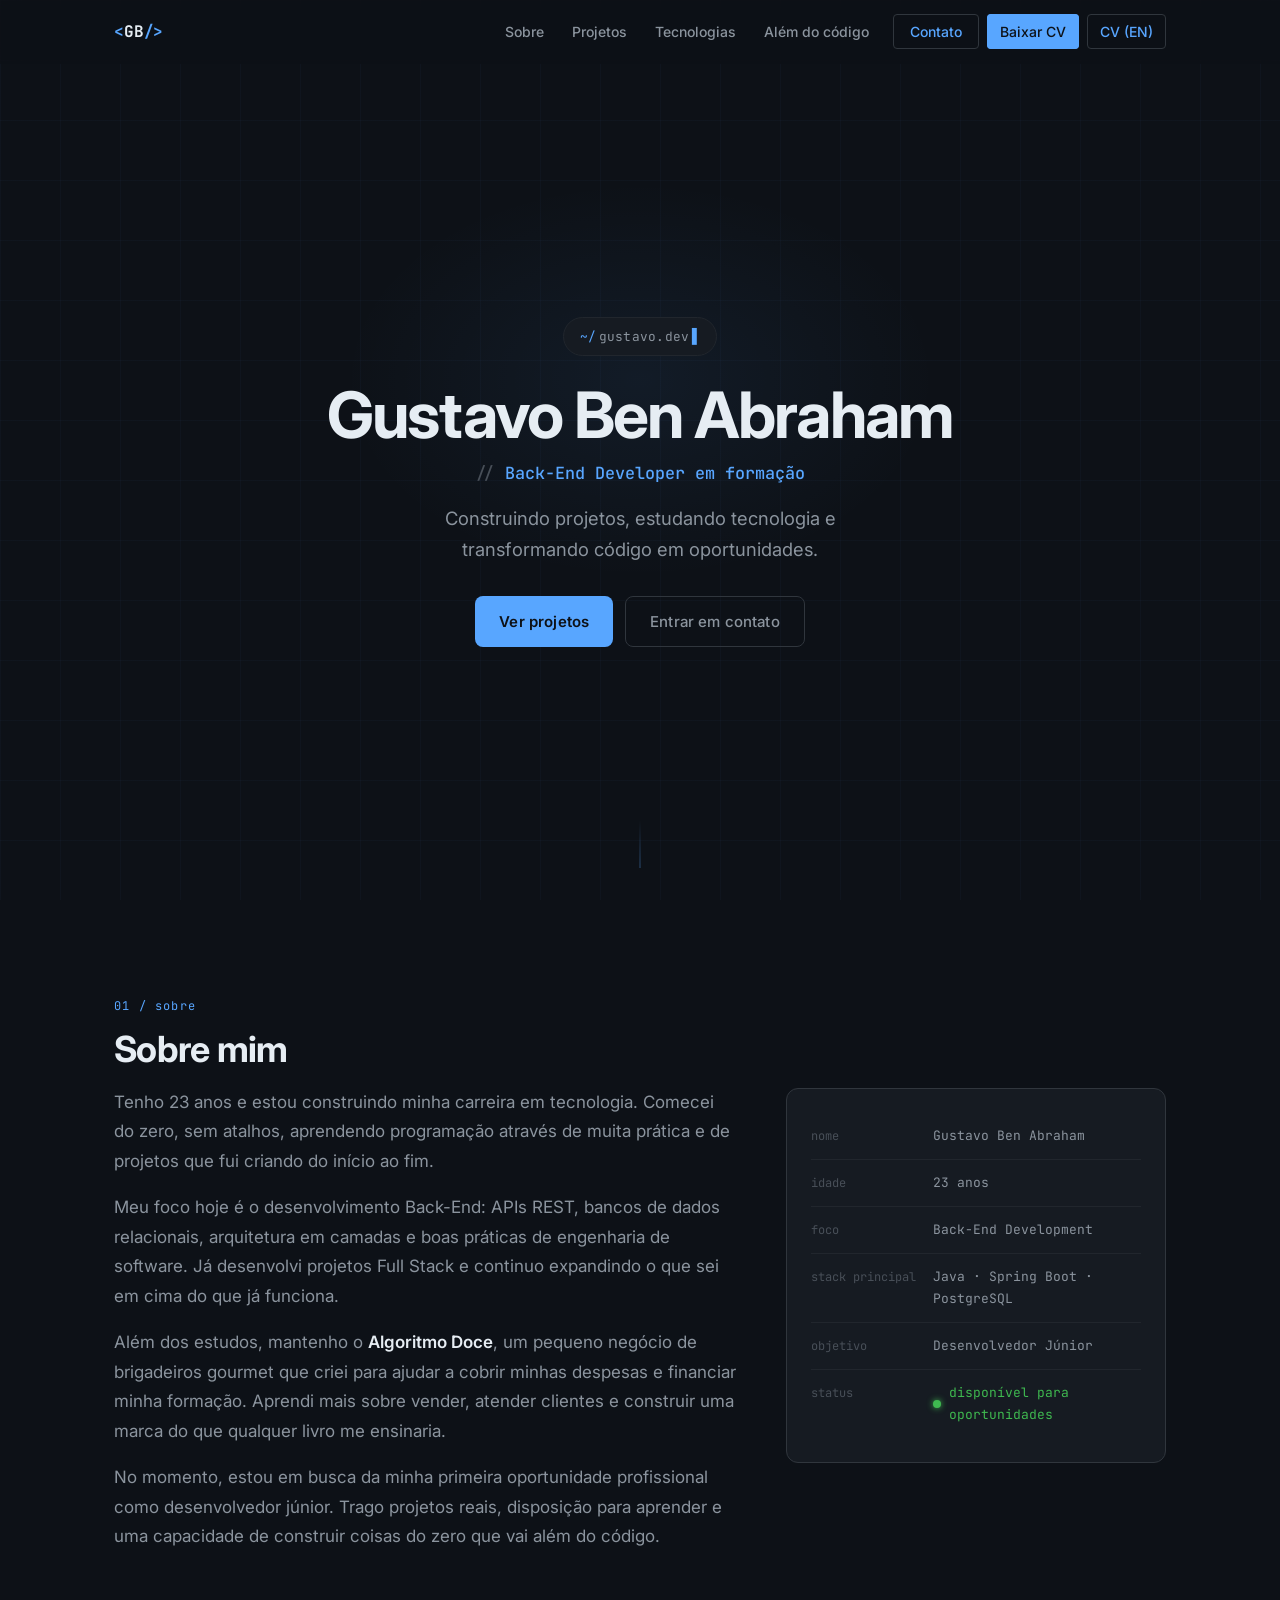
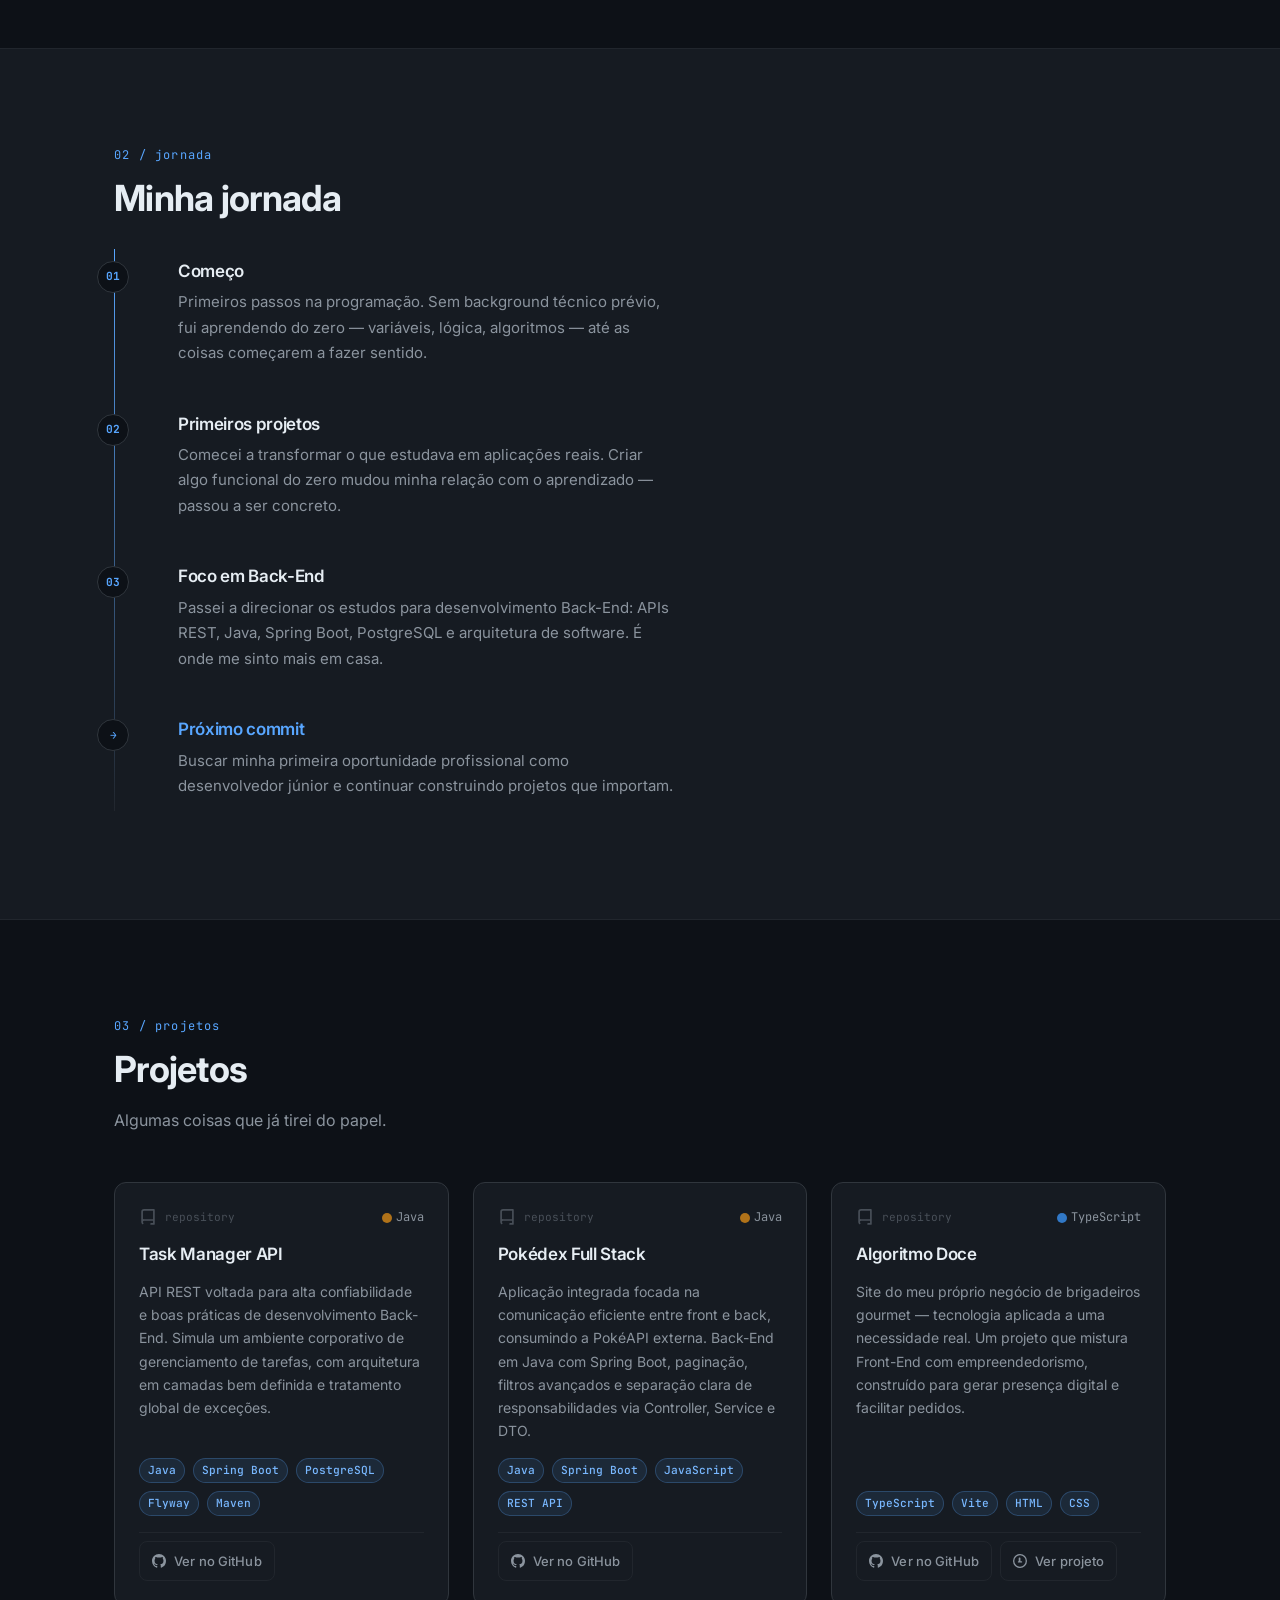
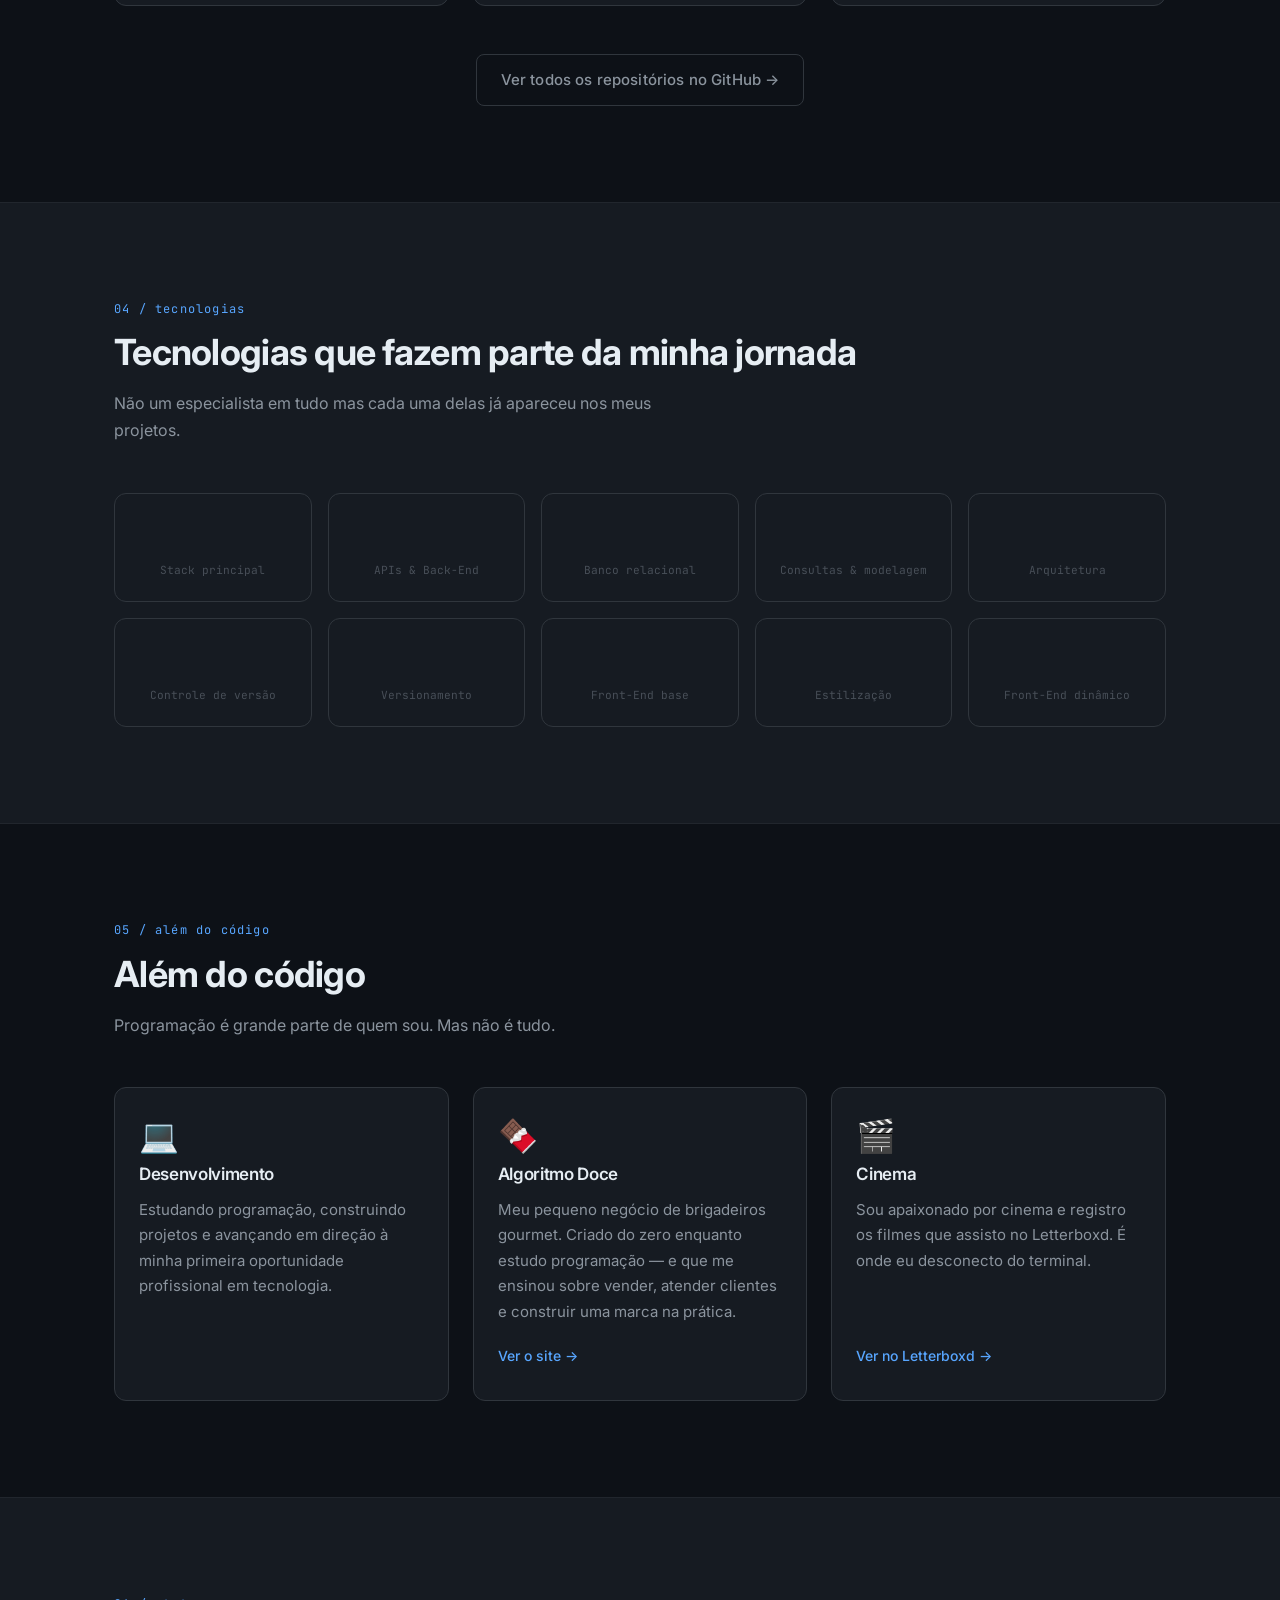
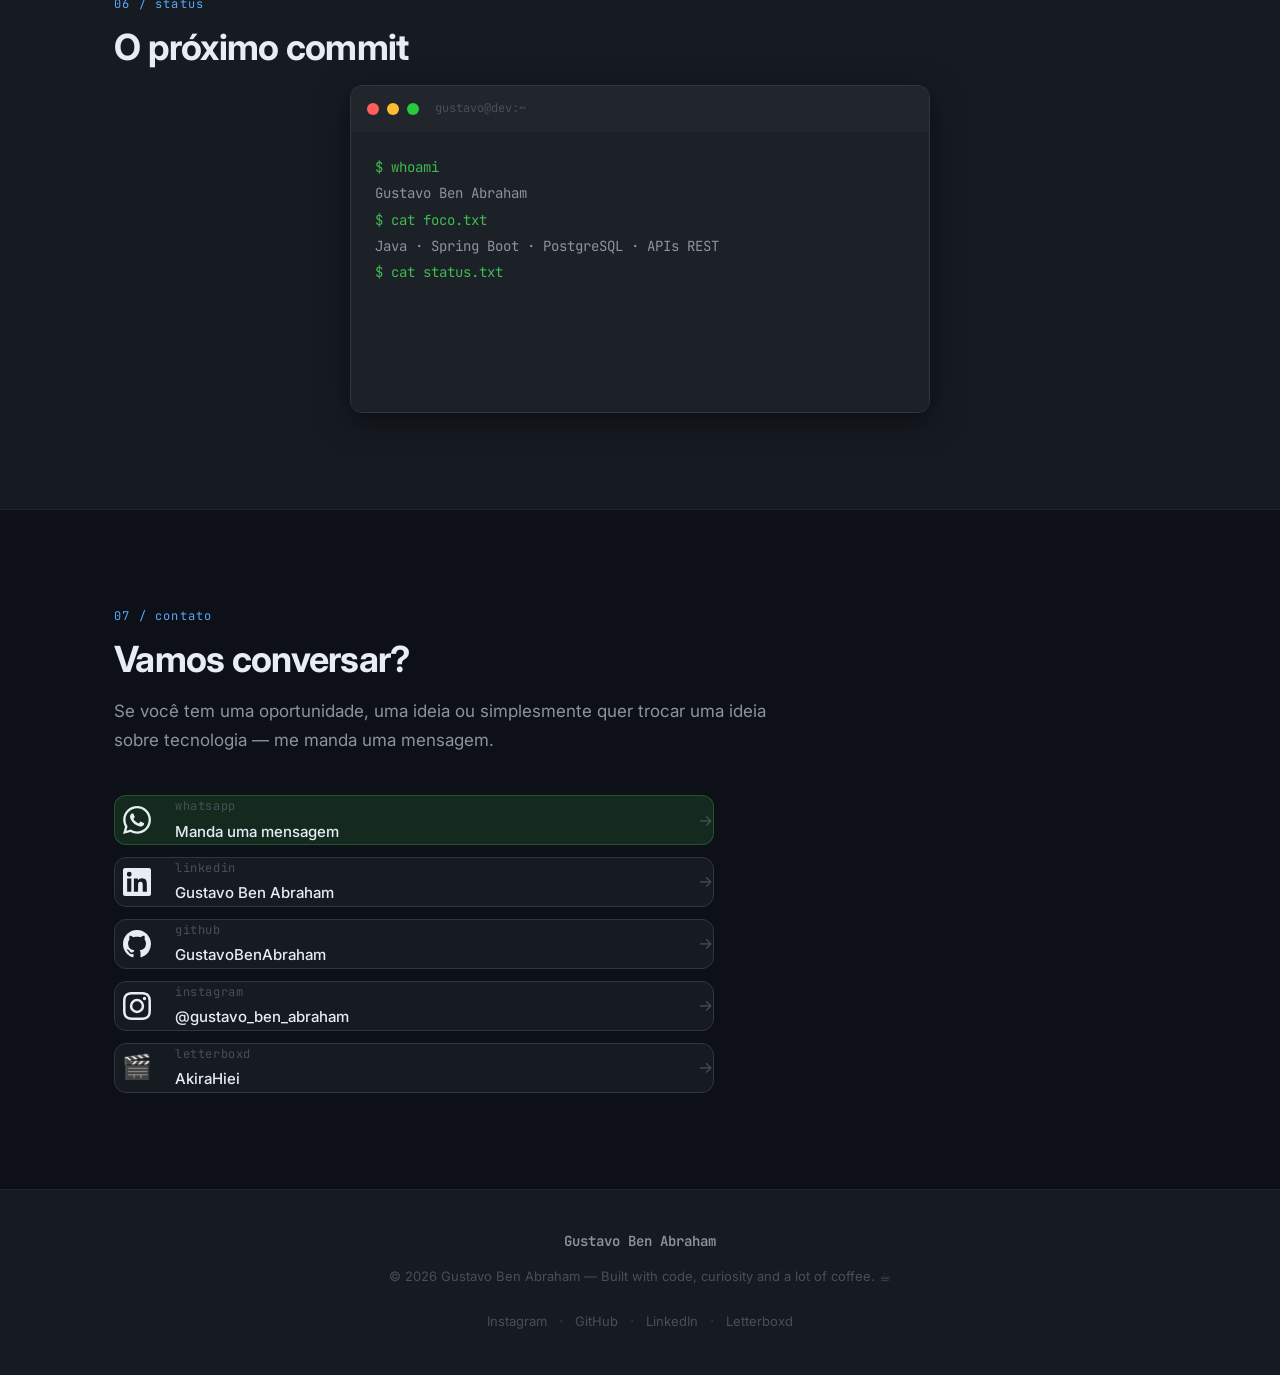
==== commit 24ce09ee: "Fix HTML syntax for navigation links list" ====
--- a/index.html
+++ b/index.html
@@ -45,7 +45,7 @@
       </a>
 
       <!-- Desktop menu -->
-    <ul class="nav-links" role="list">
+  <ul class="nav-links" role="list">
         <li><a href="#sobre" class="nav-link">Sobre</a></li>
         <li><a href="#projetos" class="nav-link">Projetos</a></li>
         <li><a href="#tecnologias" class="nav-link">Tecnologias</a></li>
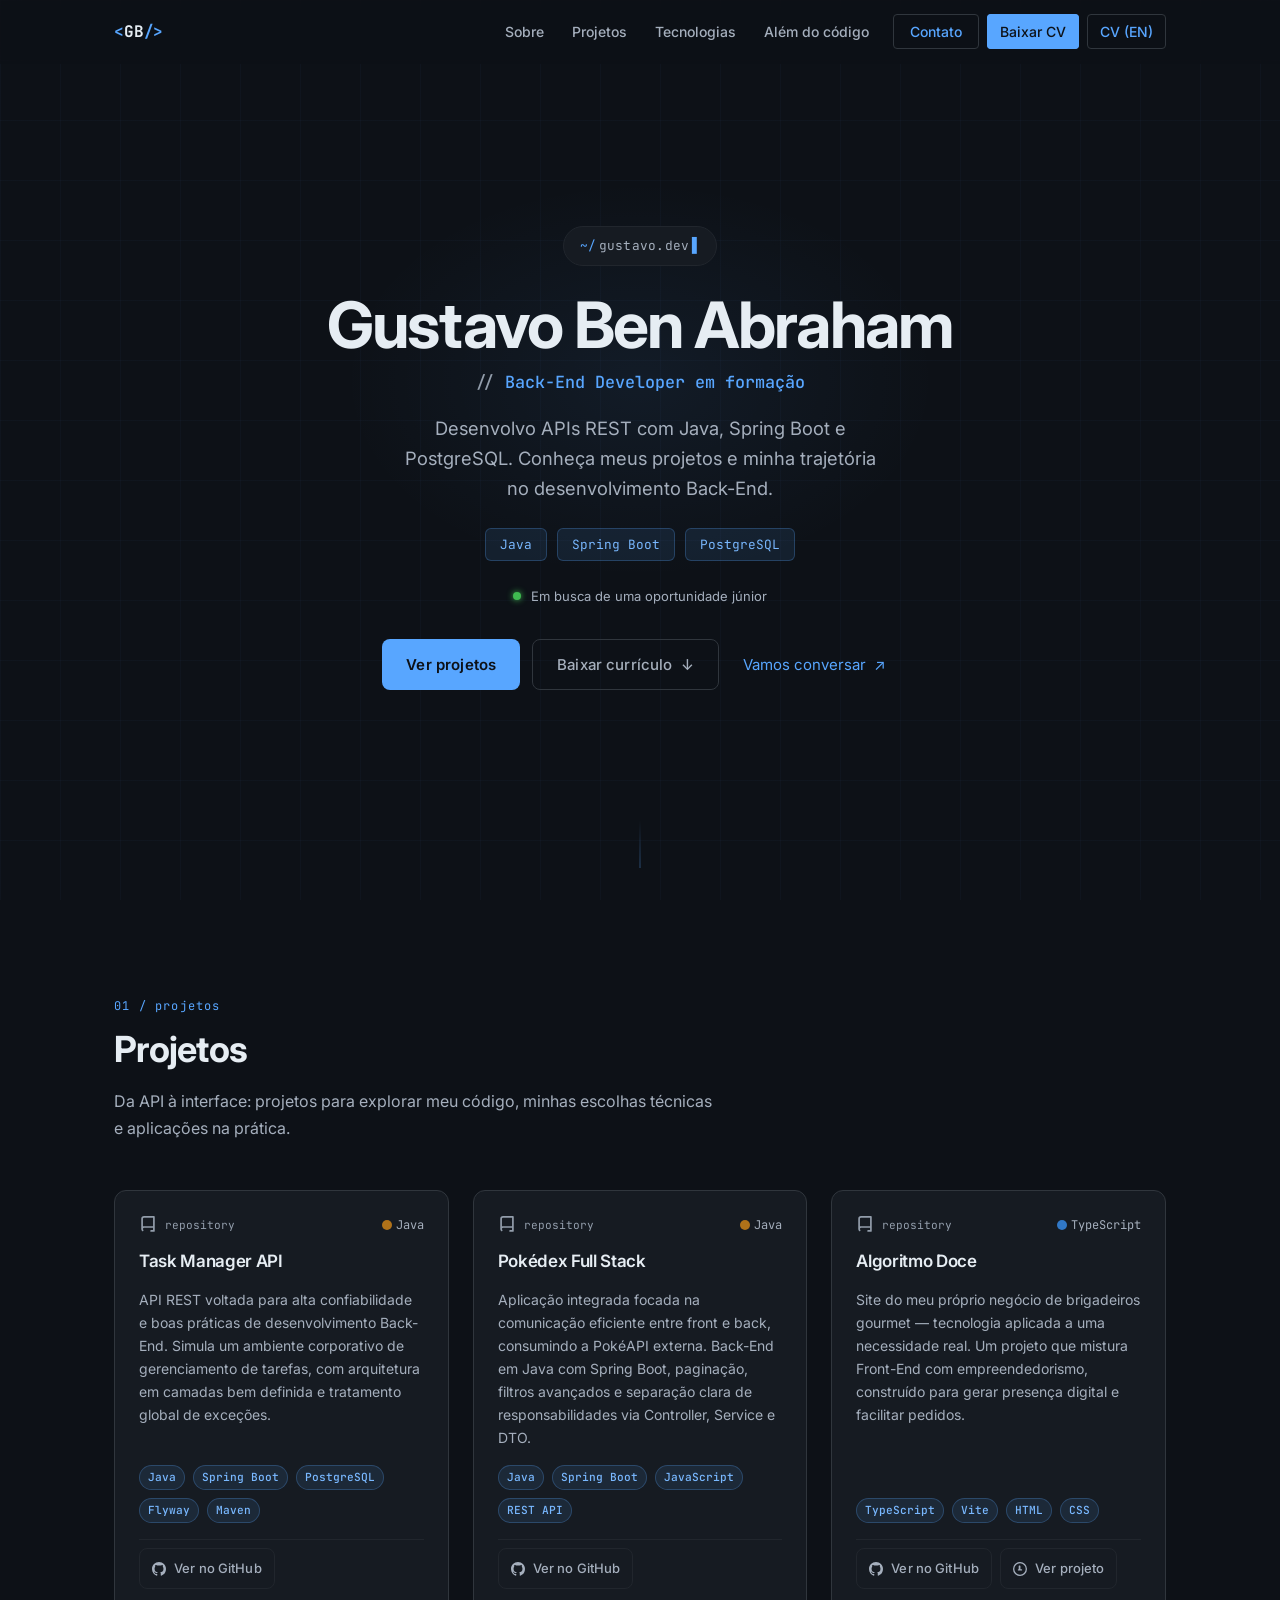
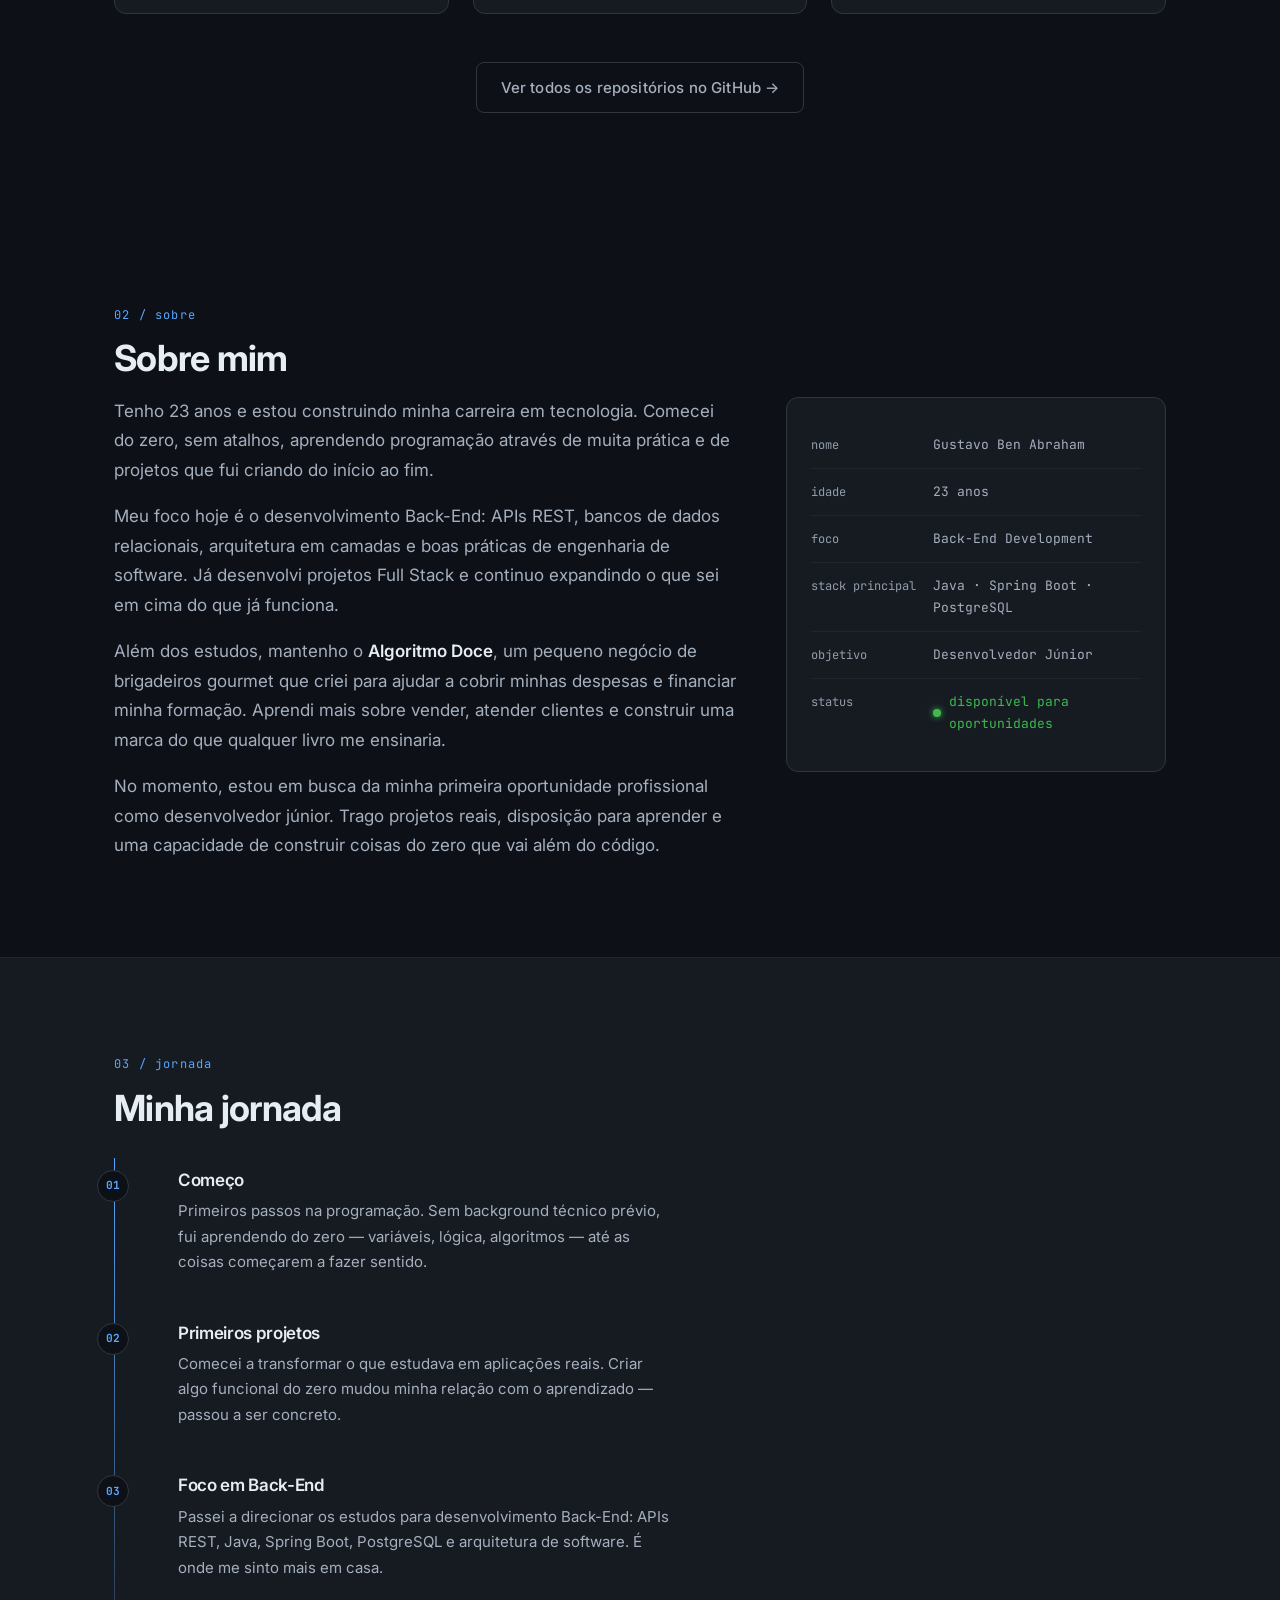
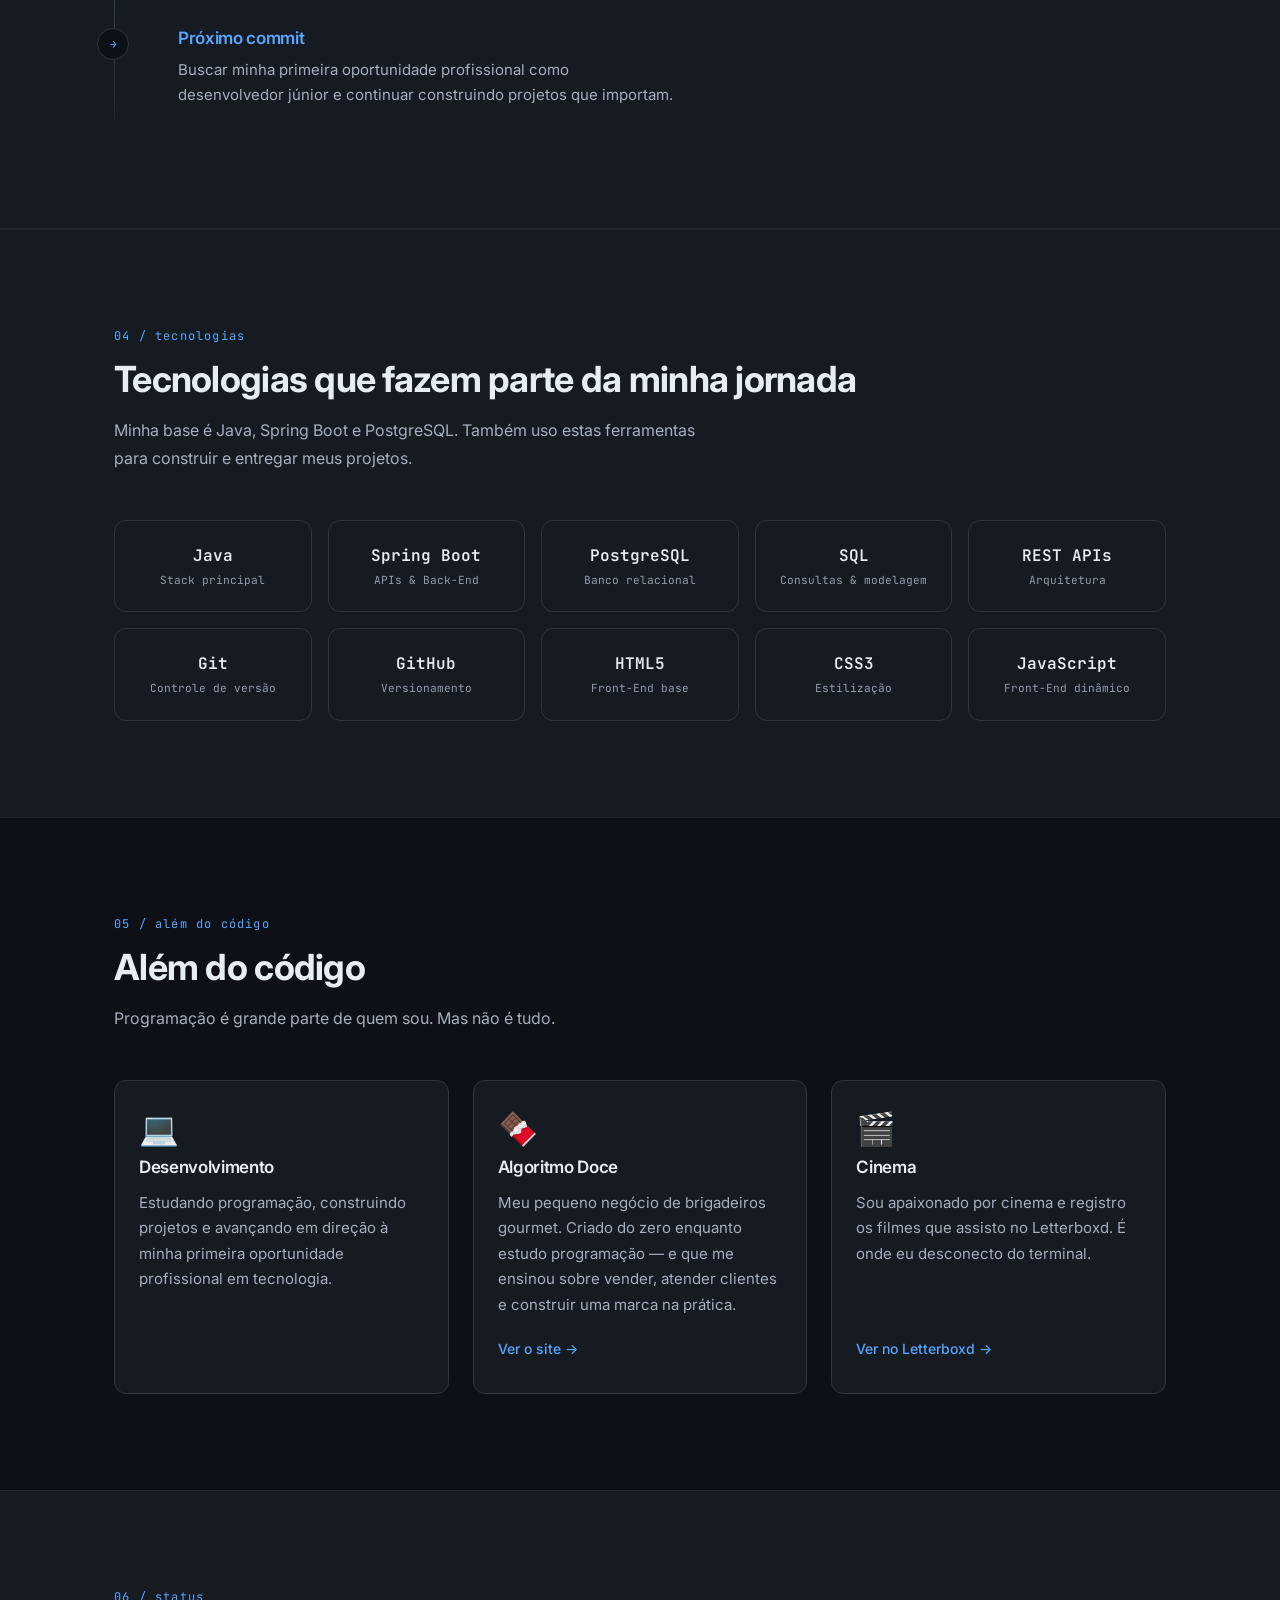
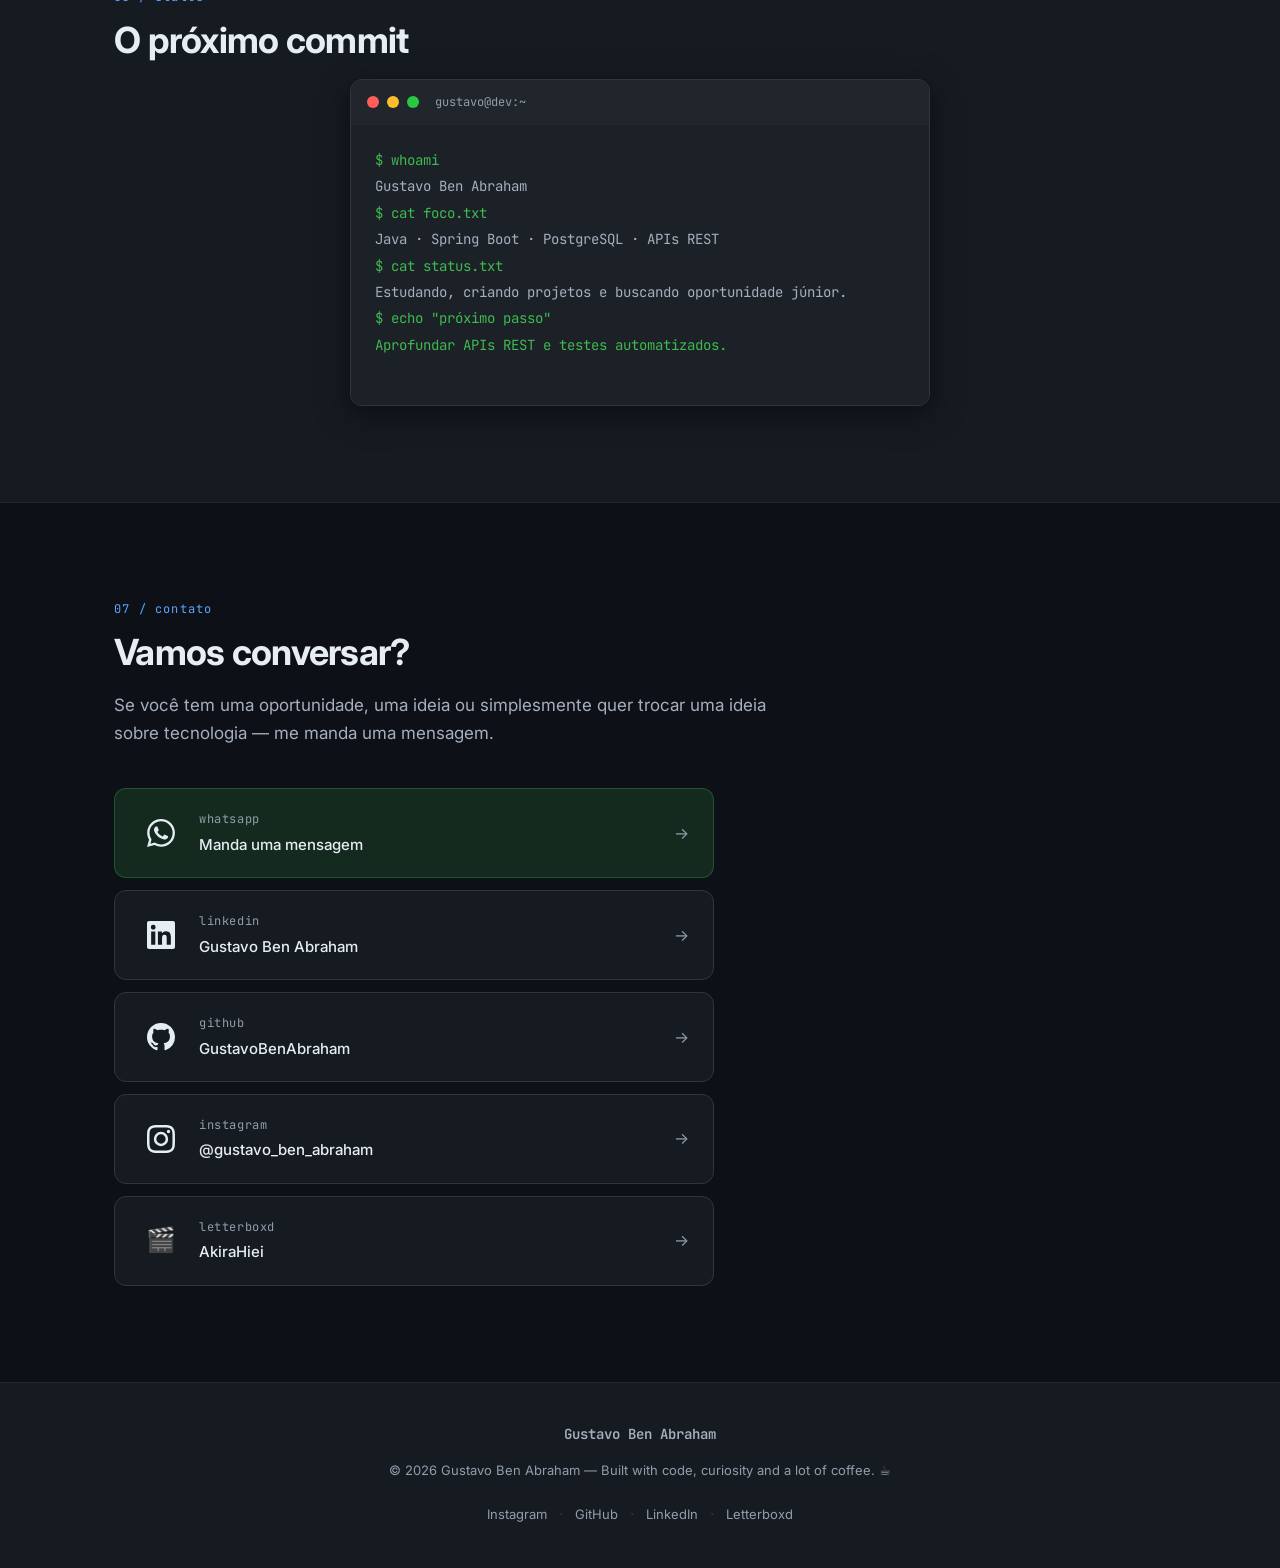
==== commit d2377d6d: "Atualiza currículos e portfólio Co-authored-by: Copilot <223556219+Copilot@users.noreply.github.com>" ====
--- a/index.html
+++ b/index.html
@@ -7,6 +7,7 @@
   <!-- SEO -->
   <title>Gustavo Ben Abraham | Back-End Developer em formação</title>
   <meta name="description" content="Portfólio de Gustavo Ben Abraham, estudante de programação com foco em desenvolvimento Back-End, projetos Full Stack e tecnologia." />
+  <link rel="canonical" href="https://gustavobenabraham.github.io/portifolio/" />
   <meta name="author" content="Gustavo Ben Abraham" />
 
   <!-- Favicon -->
@@ -36,6 +37,7 @@
   <link rel="stylesheet" href="./style.css" />
 </head>
 <body>
+  <a class="skip-link" href="#main-content">Pular para o conteúdo</a>
 
   <!-- ===================== NAVIGATION ===================== -->
   <header class="site-header" id="site-header" role="banner">
@@ -51,8 +53,8 @@
         <li><a href="#tecnologias" class="nav-link">Tecnologias</a></li>
         <li><a href="#alem-do-codigo" class="nav-link">Além do código</a></li>
         <li><a href="#contato" class="nav-link nav-link--cta">Contato</a></li>
-        <li><a href="./Curr%C3%adculo%20Gustavo%20Ben%20Abraham%20-%20Tecnologia%20PT.pdf" class="nav-link nav-link--cv" target="_blank" type="application/pdf">Baixar CV</a></li>
-        <li><a href="./Gustavo%20Ben%20Abraham%20-%20English%20Resume.pdf" class="nav-link nav-link--cv-en" target="_blank" type="application/pdf">CV (EN)</a></li>
+        <li><a href="./assets/curriculo-gustavo-ben-abraham-pt.pdf" class="nav-link nav-link--cv" download aria-label="Baixar currículo de Gustavo Ben Abraham em PDF">Baixar CV</a></li>
+        <li><a href="./assets/curriculo-gustavo-ben-abraham-en.pdf" class="nav-link nav-link--cv-en" download aria-label="Download Gustavo Ben Abraham's resume in English as a PDF">CV (EN)</a></li>
       </ul>
 
       <!-- Mobile hamburger -->
@@ -64,20 +66,20 @@
     </nav>
 
     <!-- Mobile menu -->
-    <div class="mobile-menu" id="mobile-menu" role="dialog" aria-label="Menu de navegação" hidden>
+    <div class="mobile-menu" id="mobile-menu" aria-label="Menu de navegação" hidden>
       <ul class="mobile-menu-links" role="list">
         <li><a href="#sobre" class="mobile-link">Sobre</a></li>
         <li><a href="#projetos" class="mobile-link">Projetos</a></li>
         <li><a href="#tecnologias" class="mobile-link">Tecnologias</a></li>
         <li><a href="#alem-do-codigo" class="mobile-link">Além do código</a></li>
         <li><a href="#contato" class="mobile-link mobile-link--cta">Contato</a></li>
-        <li><a href="./assets/curriculo-gustavo-ben-abraham.pdf" class="mobile-link mobile-link--cta mobile-link--cv" download aria-label="Baixar currículo de Gustavo Ben Abraham em PDF">Baixar CV</a></li>
-        <li><a href="./assets/gustavo-ben-abraham-resume.pdf" class="mobile-link mobile-link--cta mobile-link--cv-en" download aria-label="Download Gustavo Ben Abraham's resume in English as a PDF">CV (EN)</a></li>
+        <li><a href="./assets/curriculo-gustavo-ben-abraham-pt.pdf" class="mobile-link mobile-link--cta mobile-link--cv" download aria-label="Baixar currículo de Gustavo Ben Abraham em PDF">Baixar CV</a></li>
+        <li><a href="./assets/curriculo-gustavo-ben-abraham-en.pdf" class="mobile-link mobile-link--cta mobile-link--cv-en" download aria-label="Download Gustavo Ben Abraham's resume in English as a PDF">CV (EN)</a></li>
       </ul>
     </div>
   </header>
 
-  <main id="main-content">
+  <main id="main-content" tabindex="-1">
 
     <!-- ===================== HERO ===================== -->
     <section class="hero" id="hero" aria-label="Apresentação">
@@ -96,13 +98,18 @@
         </p>
 
         <p class="hero-tagline">
-          Construindo projetos, estudando tecnologia<br class="hero-br" />
-          e transformando código em oportunidades.
+          Desenvolvo APIs REST com Java, Spring Boot e PostgreSQL.
+          Conheça meus projetos e minha trajetória no desenvolvimento Back-End.
         </p>
 
+        <ul class="hero-stack" aria-label="Stack principal">
+          <li>Java</li><li>Spring Boot</li><li>PostgreSQL</li>
+        </ul>
+        <p class="hero-availability"><span class="status-dot" aria-hidden="true"></span> Em busca de uma oportunidade júnior</p>
         <div class="hero-actions">
           <a href="#projetos" class="btn btn--primary">Ver projetos</a>
-          <a href="#contato" class="btn btn--outline">Entrar em contato</a>
+          <a href="./assets/curriculo-gustavo-ben-abraham-pt.pdf" class="btn btn--outline" download>Baixar currículo <span aria-hidden="true">↓</span></a>
+          <a href="#contato" class="hero-contact">Vamos conversar <span aria-hidden="true">↗</span></a>
         </div>
       </div>
 
@@ -112,119 +119,12 @@
       </a>
     </section>
 
-    <!-- ===================== SOBRE ===================== -->
-    <section class="section" id="sobre" aria-labelledby="sobre-heading">
-      <div class="container">
-        <div class="section-label" aria-hidden="true">01 / sobre</div>
-        <h2 class="section-heading" id="sobre-heading">Sobre mim</h2>
-
-        <div class="about-grid">
-          <div class="about-text">
-            <p>
-              Tenho 23 anos e estou construindo minha carreira em tecnologia. Comecei do zero, sem atalhos, aprendendo programação através de muita prática e de projetos que fui criando do início ao fim.
-            </p>
-            <p>
-              Meu foco hoje é o desenvolvimento Back-End: APIs REST, bancos de dados relacionais, arquitetura em camadas e boas práticas de engenharia de software. Já desenvolvi projetos Full Stack e continuo expandindo o que sei em cima do que já funciona.
-            </p>
-            <p>
-              Além dos estudos, mantenho o <strong>Algoritmo Doce</strong>, um pequeno negócio de brigadeiros gourmet que criei para ajudar a cobrir minhas despesas e financiar minha formação. Aprendi mais sobre vender, atender clientes e construir uma marca do que qualquer livro me ensinaria.
-            </p>
-            <p>
-              No momento, estou em busca da minha primeira oportunidade profissional como desenvolvedor júnior. Trago projetos reais, disposição para aprender e uma capacidade de construir coisas do zero que vai além do código.
-            </p>
-          </div>
-
-          <div class="about-meta">
-            <div class="meta-card" aria-label="Detalhes do perfil">
-              <div class="meta-row">
-                <span class="meta-key">nome</span>
-                <span class="meta-val">Gustavo Ben Abraham</span>
-              </div>
-              <div class="meta-row">
-                <span class="meta-key">idade</span>
-                <span class="meta-val">23 anos</span>
-              </div>
-              <div class="meta-row">
-                <span class="meta-key">foco</span>
-                <span class="meta-val">Back-End Development</span>
-              </div>
-              <div class="meta-row">
-                <span class="meta-key">stack principal</span>
-                <span class="meta-val">Java · Spring Boot · PostgreSQL</span>
-              </div>
-              <div class="meta-row">
-                <span class="meta-key">objetivo</span>
-                <span class="meta-val">Desenvolvedor Júnior</span>
-              </div>
-              <div class="meta-row meta-row--highlight">
-                <span class="meta-key">status</span>
-                <span class="meta-val meta-status">
-                  <span class="status-dot" aria-hidden="true"></span>
-                  disponível para oportunidades
-                </span>
-              </div>
-            </div>
-          </div>
-        </div>
-      </div>
-    </section>
-
-    <!-- ===================== JORNADA (TIMELINE) ===================== -->
-    <section class="section section--alt" id="jornada" aria-labelledby="jornada-heading">
-      <div class="container">
-        <div class="section-label" aria-hidden="true">02 / jornada</div>
-        <h2 class="section-heading" id="jornada-heading">Minha jornada</h2>
-
-        <ol class="timeline" aria-label="Linha do tempo da carreira">
-          <li class="timeline-item reveal">
-            <div class="timeline-marker" aria-hidden="true">
-              <span class="timeline-icon">01</span>
-            </div>
-            <div class="timeline-content">
-              <h3 class="timeline-title">Começo</h3>
-              <p class="timeline-text">Primeiros passos na programação. Sem background técnico prévio, fui aprendendo do zero — variáveis, lógica, algoritmos — até as coisas começarem a fazer sentido.</p>
-            </div>
-          </li>
-
-          <li class="timeline-item reveal">
-            <div class="timeline-marker" aria-hidden="true">
-              <span class="timeline-icon">02</span>
-            </div>
-            <div class="timeline-content">
-              <h3 class="timeline-title">Primeiros projetos</h3>
-              <p class="timeline-text">Comecei a transformar o que estudava em aplicações reais. Criar algo funcional do zero mudou minha relação com o aprendizado — passou a ser concreto.</p>
-            </div>
-          </li>
-
-          <li class="timeline-item reveal">
-            <div class="timeline-marker" aria-hidden="true">
-              <span class="timeline-icon">03</span>
-            </div>
-            <div class="timeline-content">
-              <h3 class="timeline-title">Foco em Back-End</h3>
-              <p class="timeline-text">Passei a direcionar os estudos para desenvolvimento Back-End: APIs REST, Java, Spring Boot, PostgreSQL e arquitetura de software. É onde me sinto mais em casa.</p>
-            </div>
-          </li>
-
-          <li class="timeline-item reveal">
-            <div class="timeline-marker" aria-hidden="true">
-              <span class="timeline-icon">→</span>
-            </div>
-            <div class="timeline-content timeline-content--next">
-              <h3 class="timeline-title">Próximo commit</h3>
-              <p class="timeline-text">Buscar minha primeira oportunidade profissional como desenvolvedor júnior e continuar construindo projetos que importam.</p>
-            </div>
-          </li>
-        </ol>
-      </div>
-    </section>
-
     <!-- ===================== PROJETOS ===================== -->
     <section class="section" id="projetos" aria-labelledby="projetos-heading">
       <div class="container">
-        <div class="section-label" aria-hidden="true">03 / projetos</div>
+        <div class="section-label" aria-hidden="true">01 / projetos</div>
         <h2 class="section-heading" id="projetos-heading">Projetos</h2>
-        <p class="section-sub">Algumas coisas que já tirei do papel.</p>
+        <p class="section-sub">Da API à interface: projetos para explorar meu código, minhas escolhas técnicas e aplicações na prática.</p>
 
         <div class="projects-grid">
 
@@ -256,7 +156,7 @@
 
             <div class="project-card__footer">
               <a
-                href="https://github.com/GustavoBenAbraham"
+                href="https://github.com/GustavoBenAbraham/task-manager-api"
                 target="_blank"
                 rel="noopener noreferrer"
                 class="btn btn--ghost btn--sm"
@@ -295,7 +195,7 @@
 
             <div class="project-card__footer">
               <a
-                href="https://github.com/GustavoBenAbraham"
+                href="https://github.com/GustavoBenAbraham/pokedex-fullstack"
                 target="_blank"
                 rel="noopener noreferrer"
                 class="btn btn--ghost btn--sm"
@@ -372,62 +272,169 @@
       </div>
     </section>
 
+    <!-- ===================== SOBRE ===================== -->
+    <section class="section" id="sobre" aria-labelledby="sobre-heading">
+      <div class="container">
+        <div class="section-label" aria-hidden="true">02 / sobre</div>
+        <h2 class="section-heading" id="sobre-heading">Sobre mim</h2>
+
+        <div class="about-grid">
+          <div class="about-text">
+            <p>
+              Tenho 23 anos e estou construindo minha carreira em tecnologia. Comecei do zero, sem atalhos, aprendendo programação através de muita prática e de projetos que fui criando do início ao fim.
+            </p>
+            <p>
+              Meu foco hoje é o desenvolvimento Back-End: APIs REST, bancos de dados relacionais, arquitetura em camadas e boas práticas de engenharia de software. Já desenvolvi projetos Full Stack e continuo expandindo o que sei em cima do que já funciona.
+            </p>
+            <p>
+              Além dos estudos, mantenho o <strong>Algoritmo Doce</strong>, um pequeno negócio de brigadeiros gourmet que criei para ajudar a cobrir minhas despesas e financiar minha formação. Aprendi mais sobre vender, atender clientes e construir uma marca do que qualquer livro me ensinaria.
+            </p>
+            <p>
+              No momento, estou em busca da minha primeira oportunidade profissional como desenvolvedor júnior. Trago projetos reais, disposição para aprender e uma capacidade de construir coisas do zero que vai além do código.
+            </p>
+          </div>
+
+          <div class="about-meta">
+            <div class="meta-card" aria-label="Detalhes do perfil">
+              <div class="meta-row">
+                <span class="meta-key">nome</span>
+                <span class="meta-val">Gustavo Ben Abraham</span>
+              </div>
+              <div class="meta-row">
+                <span class="meta-key">idade</span>
+                <span class="meta-val">23 anos</span>
+              </div>
+              <div class="meta-row">
+                <span class="meta-key">foco</span>
+                <span class="meta-val">Back-End Development</span>
+              </div>
+              <div class="meta-row">
+                <span class="meta-key">stack principal</span>
+                <span class="meta-val">Java · Spring Boot · PostgreSQL</span>
+              </div>
+              <div class="meta-row">
+                <span class="meta-key">objetivo</span>
+                <span class="meta-val">Desenvolvedor Júnior</span>
+              </div>
+              <div class="meta-row meta-row--highlight">
+                <span class="meta-key">status</span>
+                <span class="meta-val meta-status">
+                  <span class="status-dot" aria-hidden="true"></span>
+                  disponível para oportunidades
+                </span>
+              </div>
+            </div>
+          </div>
+        </div>
+      </div>
+    </section>
+
+    <!-- ===================== JORNADA (TIMELINE) ===================== -->
+    <section class="section section--alt" id="jornada" aria-labelledby="jornada-heading">
+      <div class="container">
+        <div class="section-label" aria-hidden="true">03 / jornada</div>
+        <h2 class="section-heading" id="jornada-heading">Minha jornada</h2>
+
+        <ol class="timeline" aria-label="Linha do tempo da carreira">
+          <li class="timeline-item reveal">
+            <div class="timeline-marker" aria-hidden="true">
+              <span class="timeline-icon">01</span>
+            </div>
+            <div class="timeline-content">
+              <h3 class="timeline-title">Começo</h3>
+              <p class="timeline-text">Primeiros passos na programação. Sem background técnico prévio, fui aprendendo do zero — variáveis, lógica, algoritmos — até as coisas começarem a fazer sentido.</p>
+            </div>
+          </li>
+
+          <li class="timeline-item reveal">
+            <div class="timeline-marker" aria-hidden="true">
+              <span class="timeline-icon">02</span>
+            </div>
+            <div class="timeline-content">
+              <h3 class="timeline-title">Primeiros projetos</h3>
+              <p class="timeline-text">Comecei a transformar o que estudava em aplicações reais. Criar algo funcional do zero mudou minha relação com o aprendizado — passou a ser concreto.</p>
+            </div>
+          </li>
+
+          <li class="timeline-item reveal">
+            <div class="timeline-marker" aria-hidden="true">
+              <span class="timeline-icon">03</span>
+            </div>
+            <div class="timeline-content">
+              <h3 class="timeline-title">Foco em Back-End</h3>
+              <p class="timeline-text">Passei a direcionar os estudos para desenvolvimento Back-End: APIs REST, Java, Spring Boot, PostgreSQL e arquitetura de software. É onde me sinto mais em casa.</p>
+            </div>
+          </li>
+
+          <li class="timeline-item reveal">
+            <div class="timeline-marker" aria-hidden="true">
+              <span class="timeline-icon">→</span>
+            </div>
+            <div class="timeline-content timeline-content--next">
+              <h3 class="timeline-title">Próximo commit</h3>
+              <p class="timeline-text">Buscar minha primeira oportunidade profissional como desenvolvedor júnior e continuar construindo projetos que importam.</p>
+            </div>
+          </li>
+        </ol>
+      </div>
+    </section>
+
     <!-- ===================== TECNOLOGIAS ===================== -->
     <section class="section section--alt" id="tecnologias" aria-labelledby="tecnologias-heading">
       <div class="container">
         <div class="section-label" aria-hidden="true">04 / tecnologias</div>
         <h2 class="section-heading" id="tecnologias-heading">Tecnologias que fazem parte da minha jornada</h2>
-        <p class="section-sub">Não um especialista em tudo mas cada uma delas já apareceu nos meus projetos.</p>
+        <p class="section-sub">Minha base é Java, Spring Boot e PostgreSQL. Também uso estas ferramentas para construir e entregar meus projetos.</p>
 
         <div class="tech-grid" role="list" aria-label="Lista de tecnologias">
 
-          <div class="tech-item reveal" role="listitem" aria-label="Java — Stack principal">
-            <img class="tech-badge" src="https://img.shields.io/badge/Java-ED8B00?style=for-the-badge&amp;logo=openjdk&amp;logoColor=white" alt="" aria-hidden="true" loading="lazy" />
+          <div class="tech-item reveal" role="listitem">
+            <span class="tech-name">Java</span>
             <span class="tech-context">Stack principal</span>
           </div>
 
-          <div class="tech-item reveal" role="listitem" aria-label="Spring Boot — APIs e Back-End">
-            <img class="tech-badge" src="https://img.shields.io/badge/Spring_Boot-6DB33F?style=for-the-badge&amp;logo=springboot&amp;logoColor=white" alt="" aria-hidden="true" loading="lazy" />
+          <div class="tech-item reveal" role="listitem">
+            <span class="tech-name">Spring Boot</span>
             <span class="tech-context">APIs & Back-End</span>
           </div>
 
-          <div class="tech-item reveal" role="listitem" aria-label="PostgreSQL — Banco relacional">
-            <img class="tech-badge" src="https://img.shields.io/badge/PostgreSQL-4169E1?style=for-the-badge&amp;logo=postgresql&amp;logoColor=white" alt="" aria-hidden="true" loading="lazy" />
+          <div class="tech-item reveal" role="listitem">
+            <span class="tech-name">PostgreSQL</span>
             <span class="tech-context">Banco relacional</span>
           </div>
 
-          <div class="tech-item reveal" role="listitem" aria-label="SQL — Consultas e modelagem">
-            <img class="tech-badge" src="https://img.shields.io/badge/SQL-4479A1?style=for-the-badge&amp;logoColor=white" alt="" aria-hidden="true" loading="lazy" />
+          <div class="tech-item reveal" role="listitem">
+            <span class="tech-name">SQL</span>
             <span class="tech-context">Consultas & modelagem</span>
           </div>
 
-          <div class="tech-item reveal" role="listitem" aria-label="REST APIs — Arquitetura">
-            <img class="tech-badge" src="https://img.shields.io/badge/REST_APIs-58A6FF?style=for-the-badge" alt="" aria-hidden="true" loading="lazy" />
+          <div class="tech-item reveal" role="listitem">
+            <span class="tech-name">REST APIs</span>
             <span class="tech-context">Arquitetura</span>
           </div>
 
-          <div class="tech-item reveal" role="listitem" aria-label="Git — Controle de versão">
-            <img class="tech-badge" src="https://img.shields.io/badge/Git-F05032?style=for-the-badge&amp;logo=git&amp;logoColor=white" alt="" aria-hidden="true" loading="lazy" />
+          <div class="tech-item reveal" role="listitem">
+            <span class="tech-name">Git</span>
             <span class="tech-context">Controle de versão</span>
           </div>
 
-          <div class="tech-item reveal" role="listitem" aria-label="GitHub — Versionamento">
-            <img class="tech-badge" src="https://img.shields.io/badge/GitHub-181717?style=for-the-badge&amp;logo=github&amp;logoColor=white" alt="" aria-hidden="true" loading="lazy" />
+          <div class="tech-item reveal" role="listitem">
+            <span class="tech-name">GitHub</span>
             <span class="tech-context">Versionamento</span>
           </div>
 
-          <div class="tech-item reveal" role="listitem" aria-label="HTML5 — Base Front-End">
-            <img class="tech-badge" src="https://img.shields.io/badge/HTML5-E34F26?style=for-the-badge&amp;logo=html5&amp;logoColor=white" alt="" aria-hidden="true" loading="lazy" />
+          <div class="tech-item reveal" role="listitem">
+            <span class="tech-name">HTML5</span>
             <span class="tech-context">Front-End base</span>
           </div>
 
-          <div class="tech-item reveal" role="listitem" aria-label="CSS3 — Estilização">
-            <img class="tech-badge" src="https://img.shields.io/badge/CSS3-1572B6?style=for-the-badge&amp;logo=css3&amp;logoColor=white" alt="" aria-hidden="true" loading="lazy" />
+          <div class="tech-item reveal" role="listitem">
+            <span class="tech-name">CSS3</span>
             <span class="tech-context">Estilização</span>
           </div>
 
-          <div class="tech-item reveal" role="listitem" aria-label="JavaScript — Front-End dinâmico">
-            <img class="tech-badge" src="https://img.shields.io/badge/JavaScript-F7DF1E?style=for-the-badge&amp;logo=javascript&amp;logoColor=black" alt="" aria-hidden="true" loading="lazy" />
+          <div class="tech-item reveal" role="listitem">
+            <span class="tech-name">JavaScript</span>
             <span class="tech-context">Front-End dinâmico</span>
           </div>
 
--- a/style.css
+++ b/style.css
@@ -40,8 +40,8 @@
   --border-subtle:  #21262d;
 
   --text-primary:   #e6edf3;
-  --text-secondary: #8b949e;
-  --text-muted:     #484f58;
+  --text-secondary: #a5afbd;
+  --text-muted:     #929dab;
 
   --accent:         #58a6ff;        /* blue — primary accent */
   --accent-dim:     rgba(88, 166, 255, 0.15);
@@ -63,6 +63,7 @@
   --space-2:  0.5rem;
   --space-3:  0.75rem;
   --space-4:  1rem;
+  --space-5:  1.25rem;
   --space-6:  1.5rem;
   --space-8:  2rem;
   --space-10: 2.5rem;
@@ -411,9 +412,9 @@
   pointer-events: auto;
 }
 
-/* Override hidden to allow CSS transition */
+/* Hidden navigation must also leave the keyboard focus order. */
 .mobile-menu[hidden] {
-  display: block !important;
+  display: none !important;
 }
 
 .mobile-menu-links {
@@ -1128,8 +1129,8 @@
   color: var(--text-primary);
   white-space: pre-wrap;
   overflow-wrap: anywhere;
-  opacity: 0;
-  transform: translateY(4px);
+  opacity: 1;
+  transform: none;
   transition: opacity var(--duration-normal) var(--ease-out),
               transform var(--duration-normal) var(--ease-out);
 }
@@ -1416,14 +1417,14 @@
 /* ============================================================
    19. SCROLL REVEAL
    ============================================================ */
-.reveal {
+.js-ready .reveal {
   opacity: 0;
   transform: translateY(24px);
   transition: opacity var(--duration-slow) var(--ease-out),
               transform var(--duration-slow) var(--ease-out);
 }
 
-.reveal.revealed {
+.js-ready .reveal.revealed {
   opacity: 1;
   transform: translateY(0);
 }
@@ -1626,15 +1627,13 @@
     scroll-behavior: auto !important;
   }
 
-  .reveal {
+  .js-ready .reveal {
     opacity: 1;
     transform: none;
   }
 
   .path-cursor {
-    animation: blink 1.2s step-end infinite !important;
-    animation-duration: 1.2s !important;
-    animation-iteration-count: infinite !important;
+    animation: none !important;
   }
 
   .status-dot {
@@ -1646,3 +1645,51 @@
     opacity: 0.4;
   }
 }
+
+/* Presentation and resilient navigation */
+.skip-link {
+  position: fixed;
+  top: 12px;
+  left: 12px;
+  z-index: 10000;
+  padding: 12px 18px;
+  border-radius: var(--radius-md);
+  color: var(--bg-base);
+  background: var(--accent);
+  transform: translateY(-160%);
+}
+.skip-link:focus { transform: translateY(0); }
+section[id] { scroll-margin-top: calc(var(--nav-height) + 20px); }
+.hero { padding-block: calc(var(--nav-height) + 48px) 96px; }
+.hero-inner { max-width: 820px; }
+.hero-stack { display: flex; flex-wrap: wrap; justify-content: center; gap: 10px; }
+.hero-stack li {
+  font: 0.8rem var(--font-mono);
+  padding: 7px 14px;
+  border: 1px solid var(--tag-border);
+  border-radius: 6px;
+  color: var(--tag-text);
+  background: var(--tag-bg);
+}
+.hero-availability { display: flex; align-items: center; gap: 10px; font-size: 0.8125rem; color: var(--text-secondary); }
+.hero-contact { display: inline-flex; align-items: center; justify-content: center; gap: 8px; padding: 12px; color: var(--accent); font-size: 0.9375rem; }
+.hero-contact:hover { text-decoration: underline; }
+.tech-name { font: 600 1rem var(--font-mono); color: var(--text-primary); }
+.mobile-menu { max-height: calc(100dvh - var(--nav-height)); overflow-y: auto; }
+.mobile-link { display: block; }
+.contact-card__info { min-width: 0; }
+.contact-card__handle { overflow-wrap: anywhere; }
+@media (min-width: 901px) and (max-width: 1100px) {
+  .nav-links { gap: 12px; }
+  .nav-link { font-size: 0.75rem; }
+}
+@media (max-width: 480px) {
+  .hero { min-height: 100svh; }
+  .hero-availability { font-size: 0.75rem; }
+}
+@media (scripting: none) and (max-width: 900px) {
+  .nav-hamburger { display: none; }
+  .nav-links { display: flex; flex-wrap: wrap; gap: 12px; }
+  .nav-container { flex-wrap: wrap; height: auto; padding-block: 12px; }
+  .site-header { position: static; }
+}
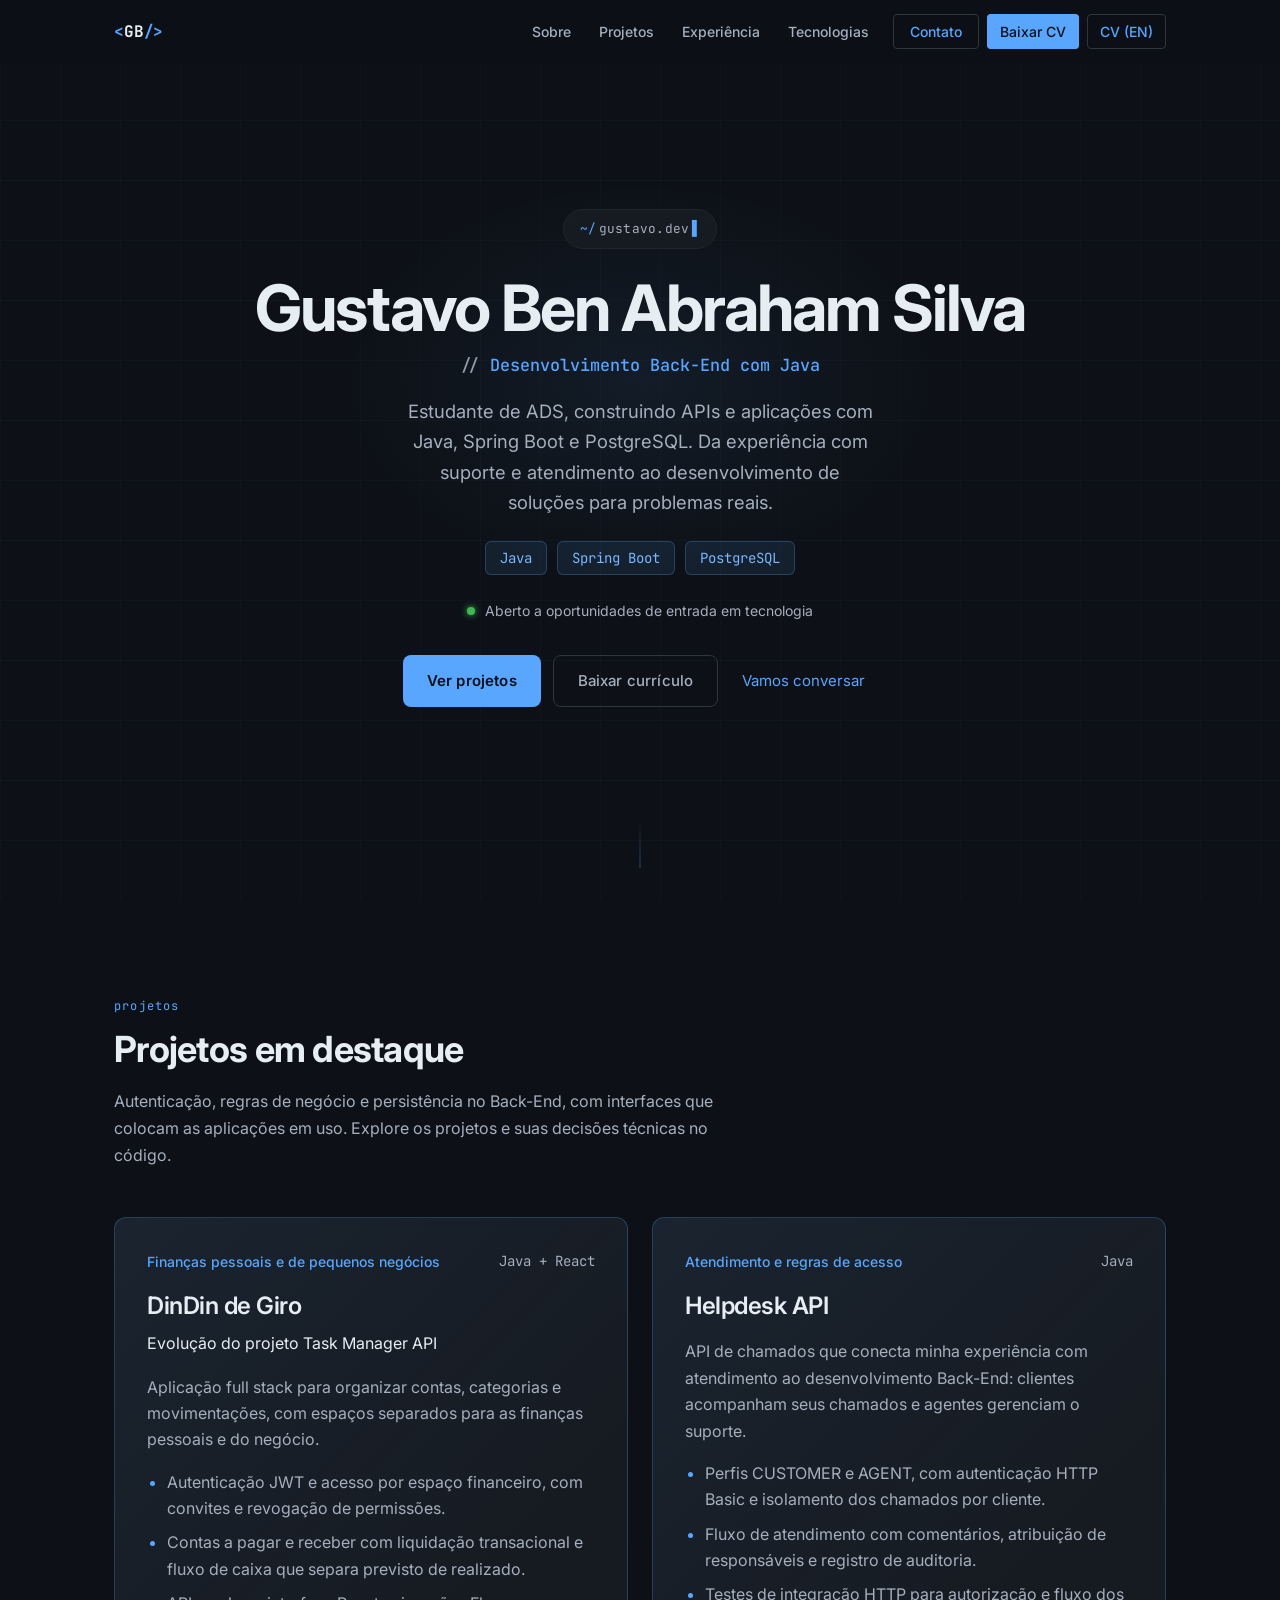
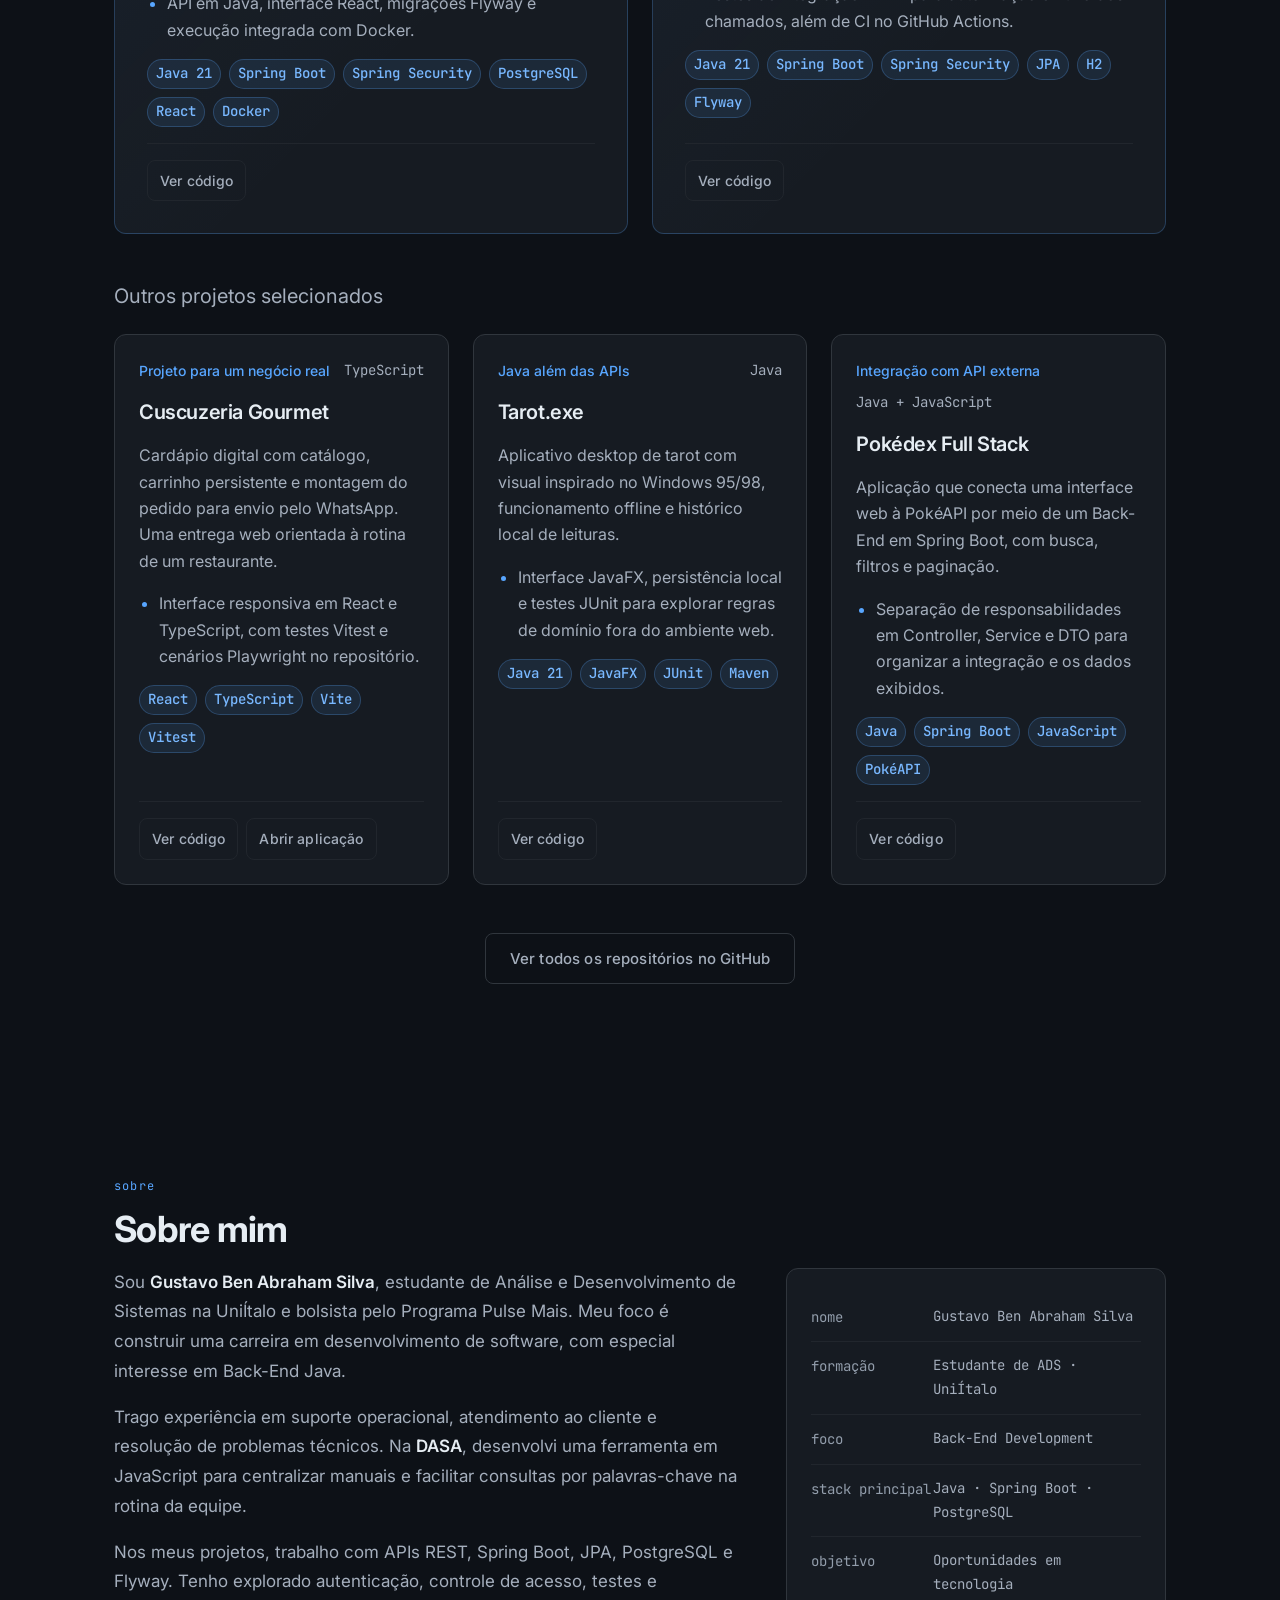
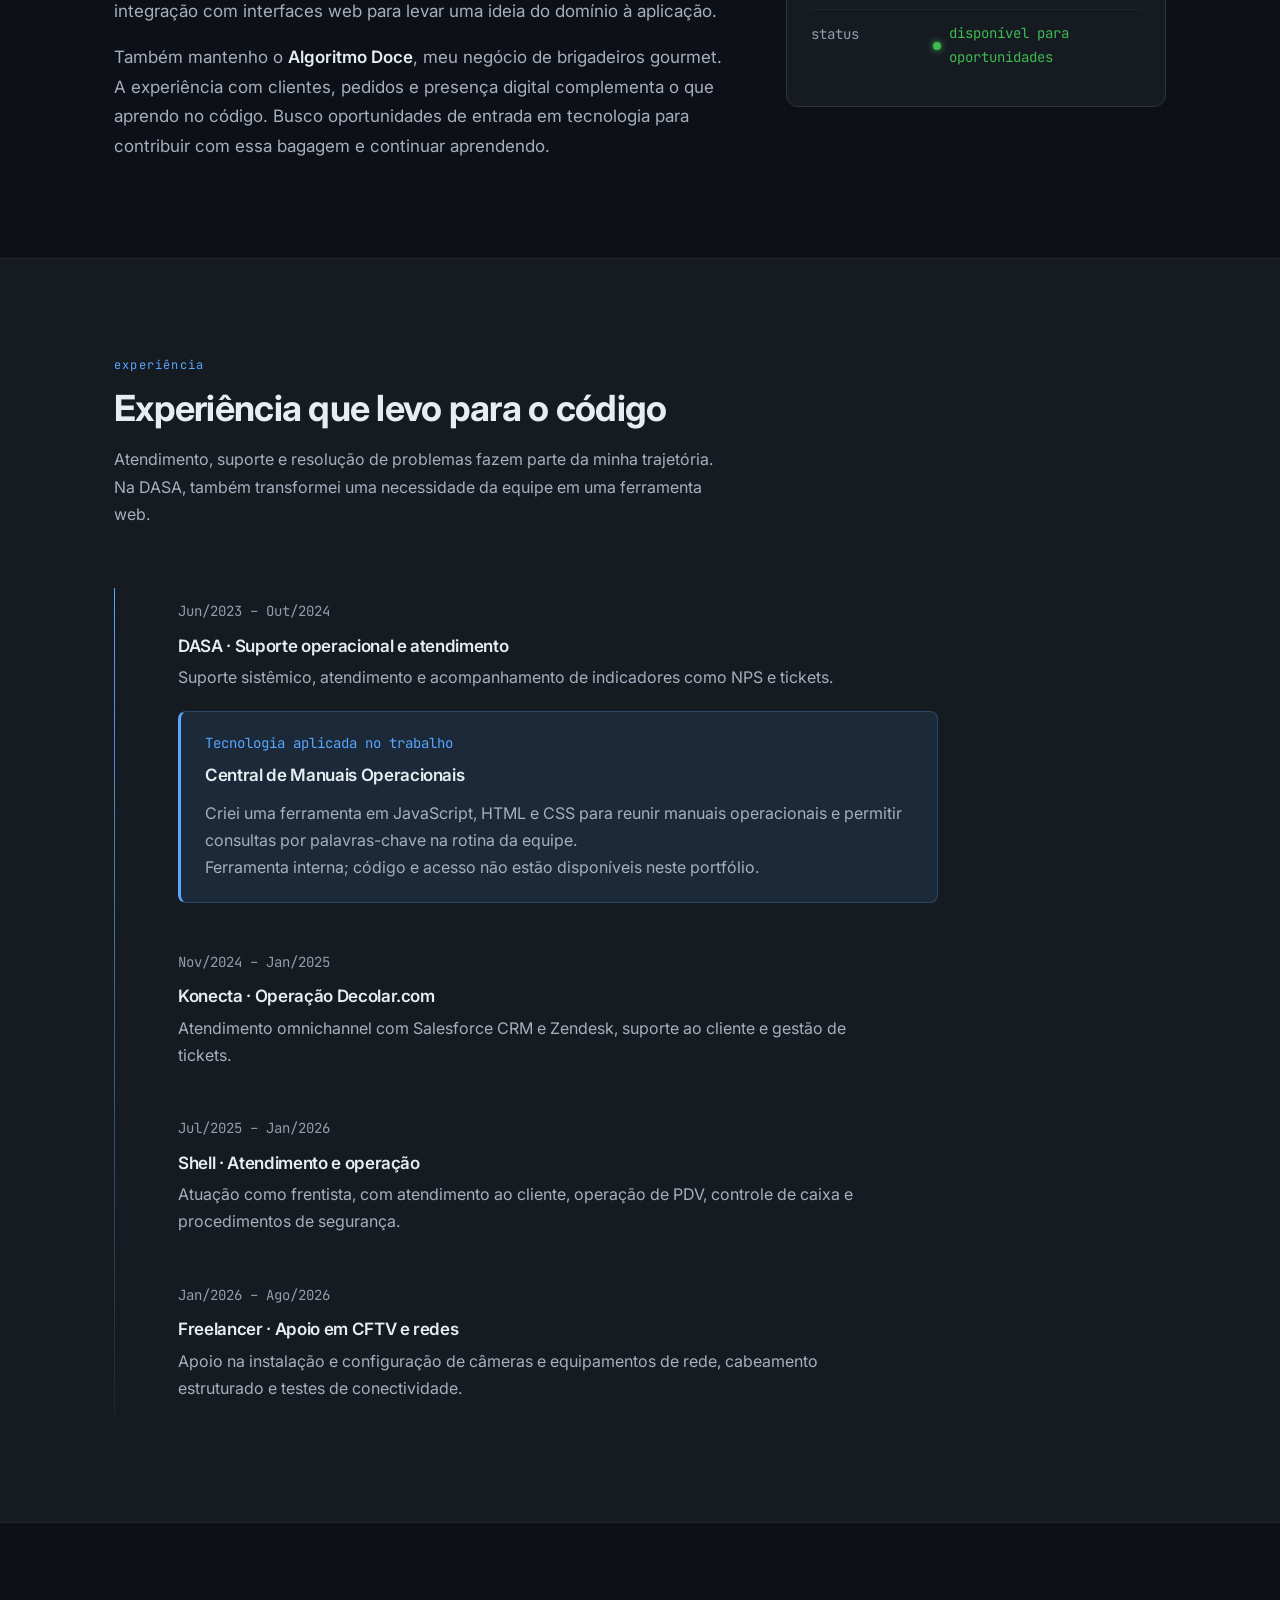
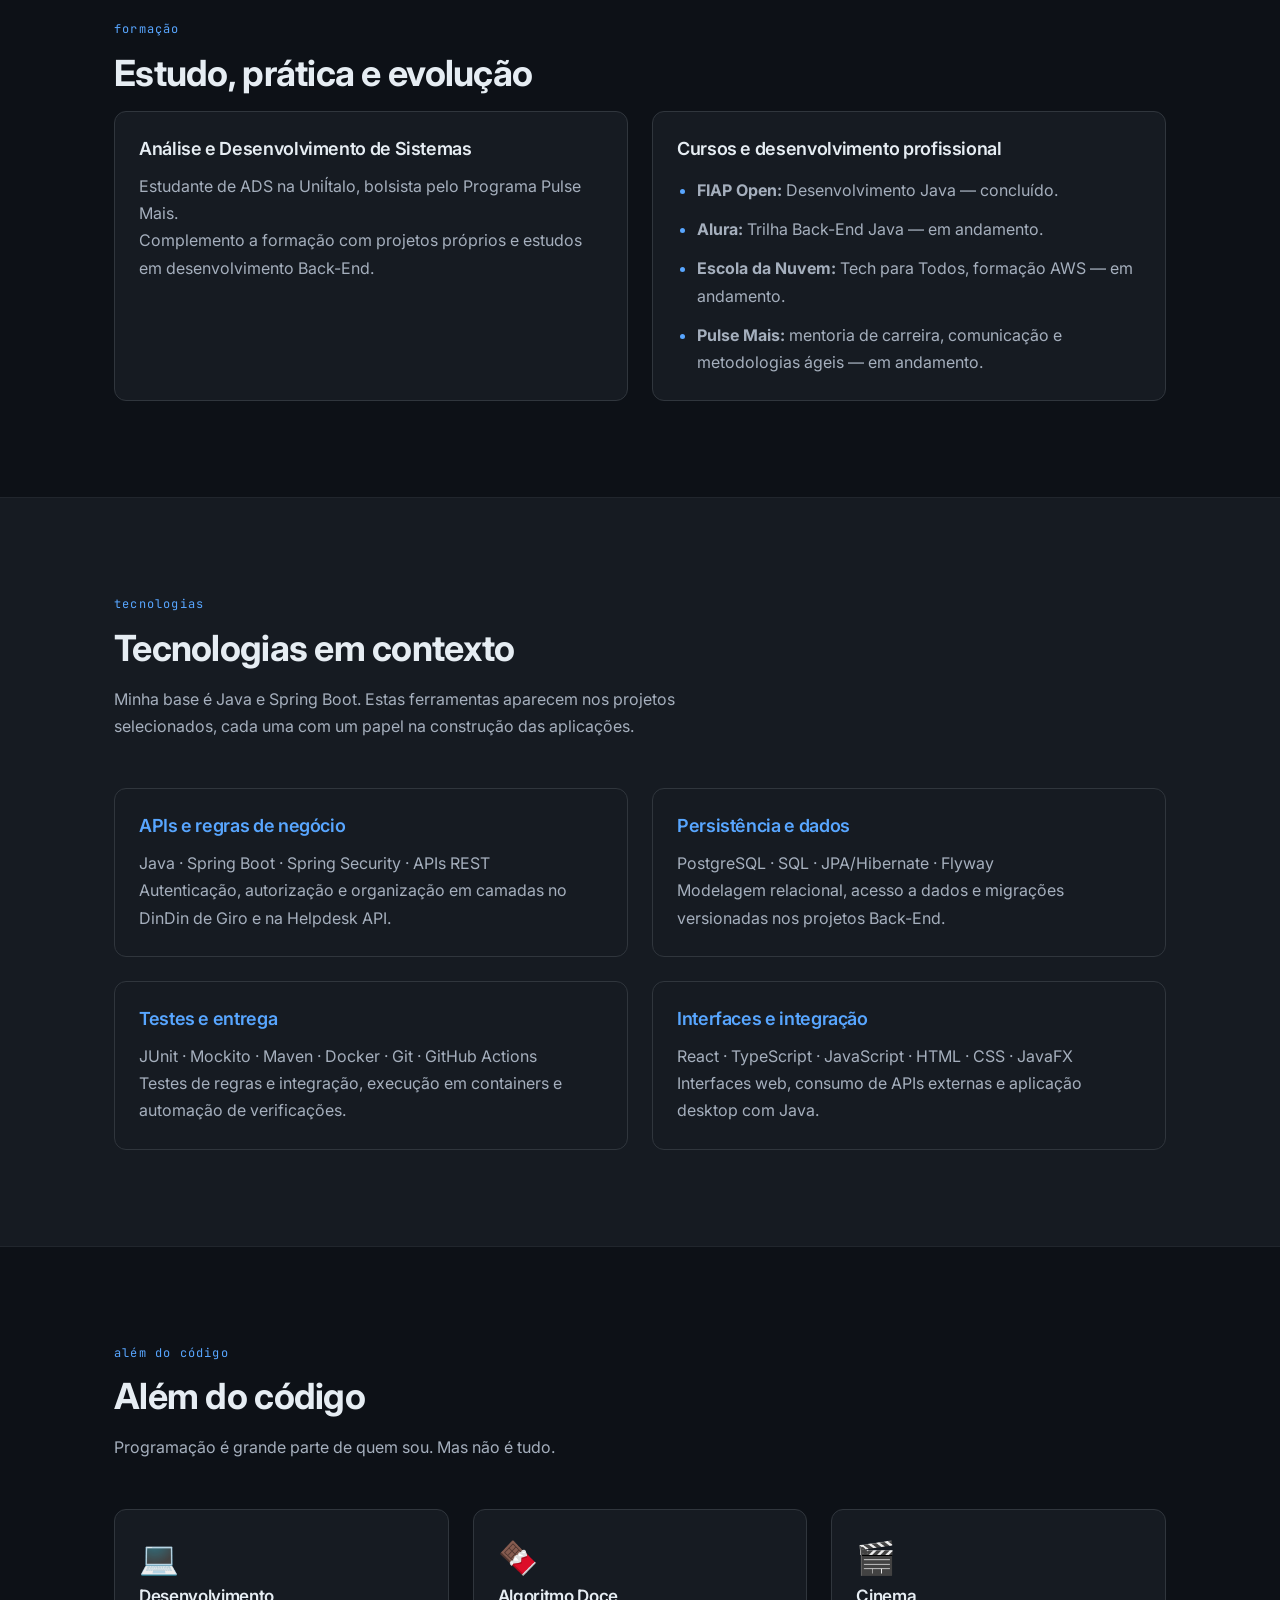
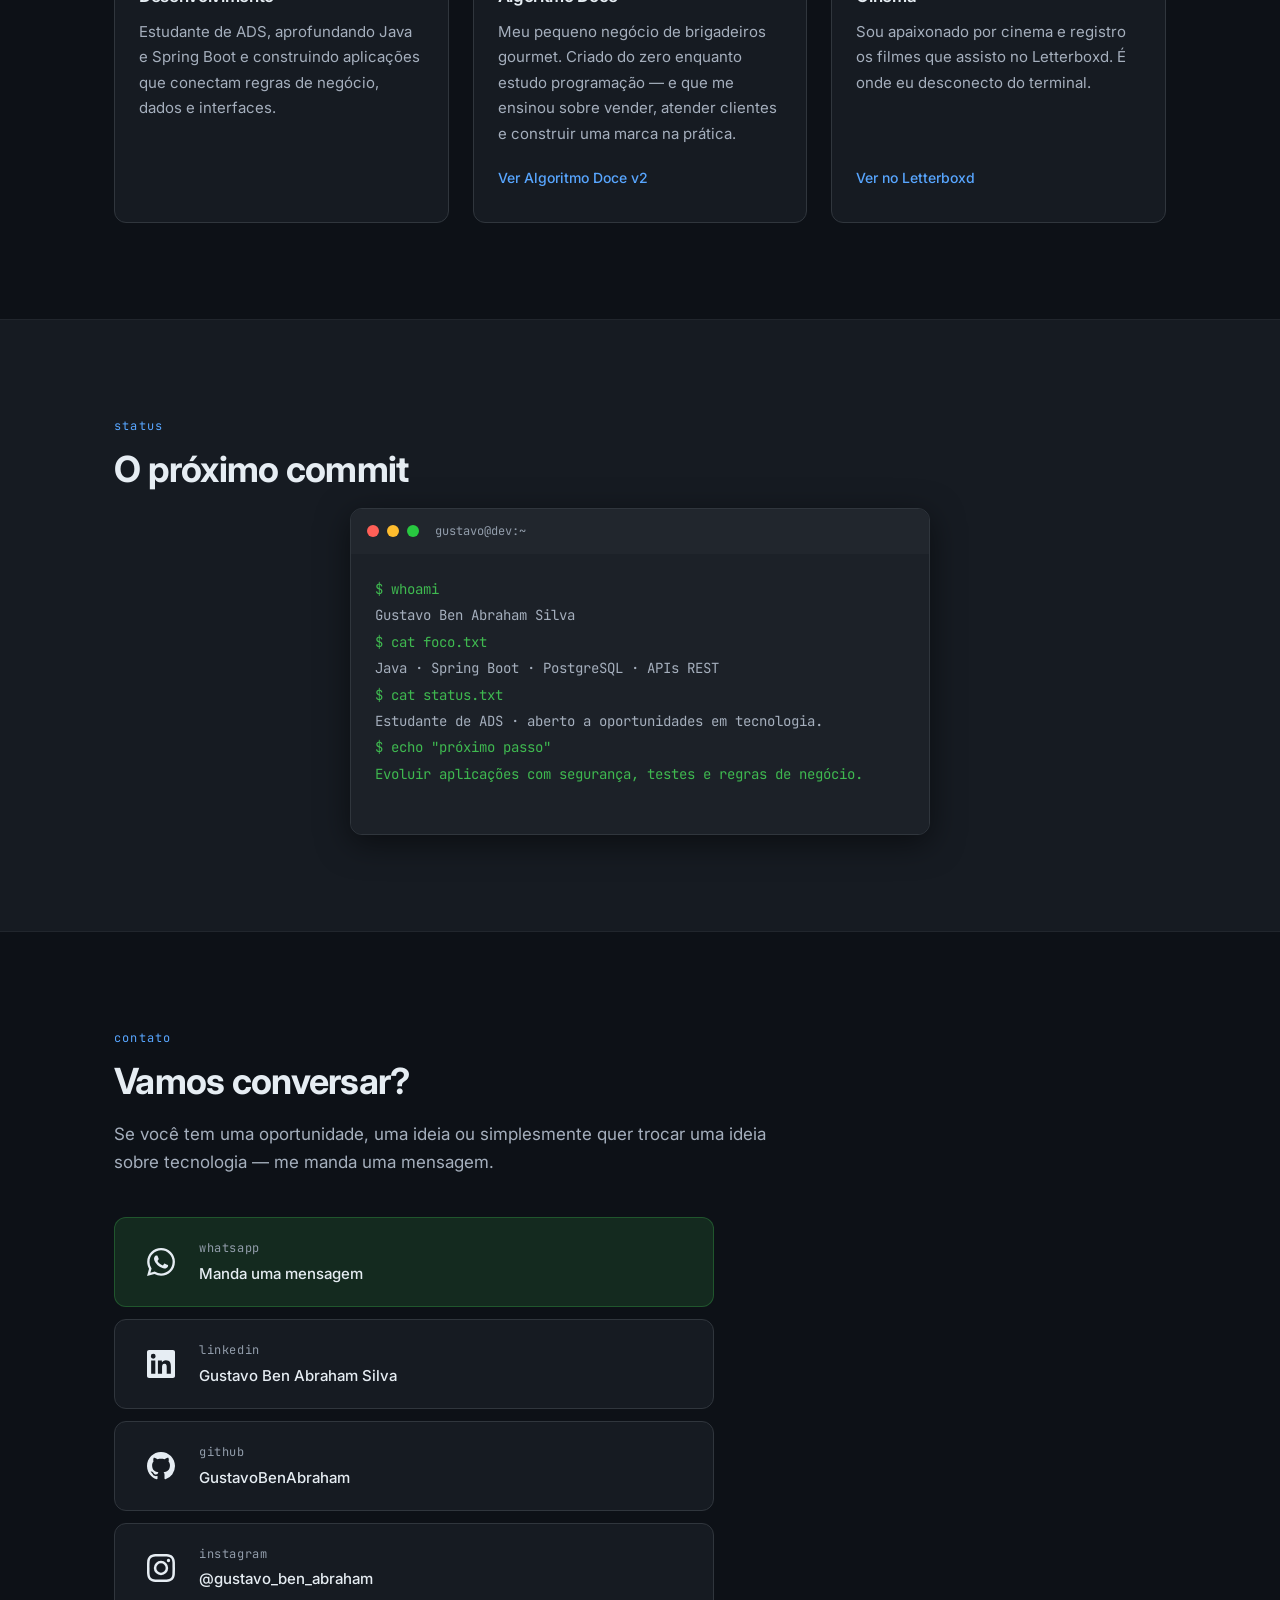
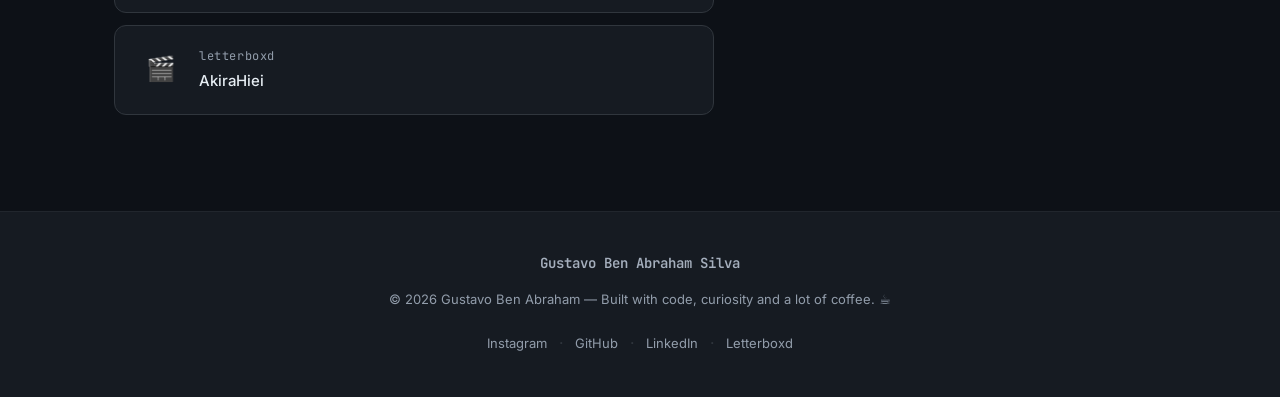
==== commit f14af116: "Atualiza conteúdo e projetos do portfólio Co-authored-by: Copilot <223556219+Copilot@users.noreply.g" ====
--- a/index.html
+++ b/index.html
@@ -5,10 +5,10 @@
   <meta name="viewport" content="width=device-width, initial-scale=1.0" />
 
   <!-- SEO -->
-  <title>Gustavo Ben Abraham | Back-End Developer em formação</title>
-  <meta name="description" content="Portfólio de Gustavo Ben Abraham, estudante de programação com foco em desenvolvimento Back-End, projetos Full Stack e tecnologia." />
+  <title>Gustavo Ben Abraham Silva | Back-End Java e estudante de ADS</title>
+  <meta name="description" content="Gustavo Ben Abraham Silva, estudante de ADS com foco em Back-End Java. Projetos com Spring Boot, PostgreSQL, autenticação, testes e aplicações para negócios reais." />
   <link rel="canonical" href="https://gustavobenabraham.github.io/portifolio/" />
-  <meta name="author" content="Gustavo Ben Abraham" />
+  <meta name="author" content="Gustavo Ben Abraham Silva" />
 
   <!-- Favicon -->
   <link rel="icon" href="data:image/svg+xml,<svg xmlns='http://www.w3.org/2000/svg' viewBox='0 0 100 100'><text y='.9em' font-size='90'>⌨️</text></svg>" />
@@ -16,14 +16,14 @@
   <!-- Open Graph -->
   <meta property="og:type" content="website" />
   <meta property="og:url" content="https://gustavobenabraham.github.io/portifolio/" />
-  <meta property="og:title" content="Gustavo Ben Abraham | Back-End Developer em formação" />
-  <meta property="og:description" content="Portfólio de Gustavo Ben Abraham — projetos, tecnologias e trajetória em desenvolvimento Back-End." />
+  <meta property="og:title" content="Gustavo Ben Abraham Silva | Back-End Java e estudante de ADS" />
+  <meta property="og:description" content="Estudante de ADS com foco em Back-End Java. Conheça DinDin de Giro, Helpdesk API e minha experiência com tecnologia e atendimento." />
   <meta property="og:locale" content="pt_BR" />
 
   <!-- Twitter Card -->
-  <meta name="twitter:card" content="summary_large_image" />
-  <meta name="twitter:title" content="Gustavo Ben Abraham | Back-End Developer em formação" />
-  <meta name="twitter:description" content="Portfólio de Gustavo Ben Abraham — projetos, tecnologias e trajetória em desenvolvimento Back-End." />
+  <meta name="twitter:card" content="summary" />
+  <meta name="twitter:title" content="Gustavo Ben Abraham Silva | Back-End Java e estudante de ADS" />
+  <meta name="twitter:description" content="Estudante de ADS com foco em Back-End Java. Conheça DinDin de Giro, Helpdesk API e minha experiência com tecnologia e atendimento." />
 
   <!-- Theme color for mobile browsers -->
   <meta name="theme-color" content="#0d1117" />
@@ -50,8 +50,8 @@
   <ul class="nav-links" role="list">
         <li><a href="#sobre" class="nav-link">Sobre</a></li>
         <li><a href="#projetos" class="nav-link">Projetos</a></li>
+        <li><a href="#jornada" class="nav-link">Experiência</a></li>
         <li><a href="#tecnologias" class="nav-link">Tecnologias</a></li>
-        <li><a href="#alem-do-codigo" class="nav-link">Além do código</a></li>
         <li><a href="#contato" class="nav-link nav-link--cta">Contato</a></li>
         <li><a href="./assets/curriculo-gustavo-ben-abraham-pt.pdf" class="nav-link nav-link--cv" download aria-label="Baixar currículo de Gustavo Ben Abraham em PDF">Baixar CV</a></li>
         <li><a href="./assets/curriculo-gustavo-ben-abraham-en.pdf" class="nav-link nav-link--cv-en" download aria-label="Download Gustavo Ben Abraham's resume in English as a PDF">CV (EN)</a></li>
@@ -70,6 +70,7 @@
       <ul class="mobile-menu-links" role="list">
         <li><a href="#sobre" class="mobile-link">Sobre</a></li>
         <li><a href="#projetos" class="mobile-link">Projetos</a></li>
+        <li><a href="#jornada" class="mobile-link">Experiência</a></li>
         <li><a href="#tecnologias" class="mobile-link">Tecnologias</a></li>
         <li><a href="#alem-do-codigo" class="mobile-link">Além do código</a></li>
         <li><a href="#contato" class="mobile-link mobile-link--cta">Contato</a></li>
@@ -90,31 +91,31 @@
         </div>
 
         <h1 class="hero-name">
-          Gustavo Ben Abraham
+          Gustavo Ben Abraham Silva
         </h1>
 
         <p class="hero-title">
-          <span class="hero-title-prefix" aria-hidden="true">// </span>Back-End Developer em formação
+          <span class="hero-title-prefix" aria-hidden="true">// </span>Desenvolvimento Back-End com Java
         </p>
 
         <p class="hero-tagline">
-          Desenvolvo APIs REST com Java, Spring Boot e PostgreSQL.
-          Conheça meus projetos e minha trajetória no desenvolvimento Back-End.
+          Estudante de ADS, construindo APIs e aplicações com Java, Spring Boot e PostgreSQL.
+          Da experiência com suporte e atendimento ao desenvolvimento de soluções para problemas reais.
         </p>
 
         <ul class="hero-stack" aria-label="Stack principal">
           <li>Java</li><li>Spring Boot</li><li>PostgreSQL</li>
         </ul>
-        <p class="hero-availability"><span class="status-dot" aria-hidden="true"></span> Em busca de uma oportunidade júnior</p>
+        <p class="hero-availability"><span class="status-dot" aria-hidden="true"></span> Aberto a oportunidades de entrada em tecnologia</p>
         <div class="hero-actions">
           <a href="#projetos" class="btn btn--primary">Ver projetos</a>
-          <a href="./assets/curriculo-gustavo-ben-abraham-pt.pdf" class="btn btn--outline" download>Baixar currículo <span aria-hidden="true">↓</span></a>
-          <a href="#contato" class="hero-contact">Vamos conversar <span aria-hidden="true">↗</span></a>
+          <a href="./assets/curriculo-gustavo-ben-abraham-pt.pdf" class="btn btn--outline" download>Baixar currículo</a>
+          <a href="#contato" class="hero-contact">Vamos conversar</a>
         </div>
       </div>
 
       <!-- Scroll indicator -->
-      <a href="#sobre" class="scroll-indicator" aria-label="Rolar para a próxima seção">
+      <a href="#projetos" class="scroll-indicator" aria-label="Rolar para a próxima seção">
         <span class="scroll-indicator__line" aria-hidden="true"></span>
       </a>
     </section>
@@ -122,141 +123,131 @@
     <!-- ===================== PROJETOS ===================== -->
     <section class="section" id="projetos" aria-labelledby="projetos-heading">
       <div class="container">
-        <div class="section-label" aria-hidden="true">01 / projetos</div>
-        <h2 class="section-heading" id="projetos-heading">Projetos</h2>
-        <p class="section-sub">Da API à interface: projetos para explorar meu código, minhas escolhas técnicas e aplicações na prática.</p>
-
+        <div class="section-label" aria-hidden="true">projetos</div>
+        <h2 class="section-heading" id="projetos-heading">Projetos em destaque</h2>
+        <p class="section-sub">Autenticação, regras de negócio e persistência no Back-End, com interfaces que colocam as aplicações em uso. Explore os projetos e suas decisões técnicas no código.</p>
+
+        <!-- PROJECTS:START -->
+        <div class="projects-featured">
+          <article class="project-card project-card--featured reveal" aria-labelledby="dindin-de-giro-title">
+            <div class="project-card__header">
+              <span class="project-card__category">Finanças pessoais e de pequenos negócios</span>
+              <span class="project-card__lang">Java + React</span>
+            </div>
+            <h3 class="project-card__name" id="dindin-de-giro-title">DinDin de Giro</h3>
+            <p class="project-card__subtitle">Evolução do projeto Task Manager API</p>
+            <p class="project-card__desc">Aplicação full stack para organizar contas, categorias e movimentações, com espaços separados para as finanças pessoais e do negócio.</p>
+            <ul class="project-card__highlights">
+              <li>Autenticação JWT e acesso por espaço financeiro, com convites e revogação de permissões.</li>
+              <li>Contas a pagar e receber com liquidação transacional e fluxo de caixa que separa previsto de realizado.</li>
+              <li>API em Java, interface React, migrações Flyway e execução integrada com Docker.</li>
+            </ul>
+            <ul class="project-card__tags" aria-label="Tecnologias usadas">
+              <li class="tag">Java 21</li>
+              <li class="tag">Spring Boot</li>
+              <li class="tag">Spring Security</li>
+              <li class="tag">PostgreSQL</li>
+              <li class="tag">React</li>
+              <li class="tag">Docker</li>
+            </ul>
+            <div class="project-card__footer">
+              <a href="https://github.com/GustavoBenAbraham/task-manager-api" target="_blank" rel="noopener noreferrer" class="btn btn--ghost btn--sm" aria-label="Ver código: DinDin de Giro">Ver código</a>
+            </div>
+          </article>
+
+          <article class="project-card project-card--featured reveal" aria-labelledby="helpdesk-api-title">
+            <div class="project-card__header">
+              <span class="project-card__category">Atendimento e regras de acesso</span>
+              <span class="project-card__lang">Java</span>
+            </div>
+            <h3 class="project-card__name" id="helpdesk-api-title">Helpdesk API</h3>
+            <p class="project-card__desc">API de chamados que conecta minha experiência com atendimento ao desenvolvimento Back-End: clientes acompanham seus chamados e agentes gerenciam o suporte.</p>
+            <ul class="project-card__highlights">
+              <li>Perfis CUSTOMER e AGENT, com autenticação HTTP Basic e isolamento dos chamados por cliente.</li>
+              <li>Fluxo de atendimento com comentários, atribuição de responsáveis e registro de auditoria.</li>
+              <li>Testes de integração HTTP para autorização e fluxo dos chamados, além de CI no GitHub Actions.</li>
+            </ul>
+            <ul class="project-card__tags" aria-label="Tecnologias usadas">
+              <li class="tag">Java 21</li>
+              <li class="tag">Spring Boot</li>
+              <li class="tag">Spring Security</li>
+              <li class="tag">JPA</li>
+              <li class="tag">H2</li>
+              <li class="tag">Flyway</li>
+            </ul>
+            <div class="project-card__footer">
+              <a href="https://github.com/GustavoBenAbraham/helpdesk-api" target="_blank" rel="noopener noreferrer" class="btn btn--ghost btn--sm" aria-label="Ver código: Helpdesk API">Ver código</a>
+            </div>
+          </article>
+        </div>
+
+        <p class="projects-secondary-heading">Outros projetos selecionados</p>
         <div class="projects-grid">
-
-          <!-- Task Manager API -->
-          <article class="project-card reveal" aria-label="Projeto Task Manager API">
+          <article class="project-card reveal" aria-labelledby="cuscuzeria-gourmet-title">
             <div class="project-card__header">
-              <div class="project-card__icons" aria-hidden="true">
-                <svg class="project-icon" viewBox="0 0 16 16" fill="currentColor" aria-hidden="true"><path d="M2 2.5A2.5 2.5 0 0 1 4.5 0h8.75a.75.75 0 0 1 .75.75v12.5a.75.75 0 0 1-.75.75h-2.5a.75.75 0 0 1 0-1.5h1.75v-2h-8a1 1 0 0 0-.714 1.7.75.75 0 1 1-1.072 1.05A2.495 2.495 0 0 1 2 11.5Zm10.5-1h-8a1 1 0 0 0-1 1v6.708A2.486 2.486 0 0 1 4.5 9h8Z"/></svg>
-                <span class="project-card__repo-label">repository</span>
-              </div>
-              <span class="project-card__lang">
-                <span class="lang-dot lang-dot--java" aria-hidden="true"></span>
-                Java
-              </span>
-            </div>
-
-            <h3 class="project-card__name">Task Manager API</h3>
-            <p class="project-card__desc">
-              API REST voltada para alta confiabilidade e boas práticas de desenvolvimento Back-End. Simula um ambiente corporativo de gerenciamento de tarefas, com arquitetura em camadas bem definida e tratamento global de exceções.
-            </p>
-
+              <span class="project-card__category">Projeto para um negócio real</span>
+              <span class="project-card__lang">TypeScript</span>
+            </div>
+            <h3 class="project-card__name" id="cuscuzeria-gourmet-title">Cuscuzeria Gourmet</h3>
+            <p class="project-card__desc">Cardápio digital com catálogo, carrinho persistente e montagem do pedido para envio pelo WhatsApp. Uma entrega web orientada à rotina de um restaurante.</p>
+            <ul class="project-card__highlights">
+              <li>Interface responsiva em React e TypeScript, com testes Vitest e cenários Playwright no repositório.</li>
+            </ul>
             <ul class="project-card__tags" aria-label="Tecnologias usadas">
-              <li class="tag">Java</li>
-              <li class="tag">Spring Boot</li>
-              <li class="tag">PostgreSQL</li>
-              <li class="tag">Flyway</li>
+              <li class="tag">React</li>
+              <li class="tag">TypeScript</li>
+              <li class="tag">Vite</li>
+              <li class="tag">Vitest</li>
+            </ul>
+            <div class="project-card__footer">
+              <a href="https://github.com/GustavoBenAbraham/cuscuzeria-gourmet" target="_blank" rel="noopener noreferrer" class="btn btn--ghost btn--sm" aria-label="Ver código: Cuscuzeria Gourmet">Ver código</a>
+              <a href="https://gustavobenabraham.github.io/cuscuzeria-gourmet-site/" target="_blank" rel="noopener noreferrer" class="btn btn--ghost btn--sm" aria-label="Abrir aplicação: Cuscuzeria Gourmet">Abrir aplicação</a>
+            </div>
+          </article>
+
+          <article class="project-card reveal" aria-labelledby="tarot-exe-title">
+            <div class="project-card__header">
+              <span class="project-card__category">Java além das APIs</span>
+              <span class="project-card__lang">Java</span>
+            </div>
+            <h3 class="project-card__name" id="tarot-exe-title">Tarot.exe</h3>
+            <p class="project-card__desc">Aplicativo desktop de tarot com visual inspirado no Windows 95/98, funcionamento offline e histórico local de leituras.</p>
+            <ul class="project-card__highlights">
+              <li>Interface JavaFX, persistência local e testes JUnit para explorar regras de domínio fora do ambiente web.</li>
+            </ul>
+            <ul class="project-card__tags" aria-label="Tecnologias usadas">
+              <li class="tag">Java 21</li>
+              <li class="tag">JavaFX</li>
+              <li class="tag">JUnit</li>
               <li class="tag">Maven</li>
             </ul>
-
             <div class="project-card__footer">
-              <a
-                href="https://github.com/GustavoBenAbraham/task-manager-api"
-                target="_blank"
-                rel="noopener noreferrer"
-                class="btn btn--ghost btn--sm"
-                aria-label="Ver Task Manager API no GitHub"
-              >
-                <svg class="btn-icon" viewBox="0 0 16 16" fill="currentColor" aria-hidden="true"><path d="M8 0C3.58 0 0 3.58 0 8c0 3.54 2.29 6.53 5.47 7.59.4.07.55-.17.55-.38 0-.19-.01-.82-.01-1.49-2.01.37-2.53-.49-2.69-.94-.09-.23-.48-.94-.82-1.13-.28-.15-.68-.52-.01-.53.63-.01 1.08.58 1.23.82.72 1.21 1.87.87 2.33.66.07-.52.28-.87.51-1.07-1.78-.2-3.64-.89-3.64-3.95 0-.87.31-1.59.82-2.15-.08-.2-.36-1.02.08-2.12 0 0 .67-.21 2.2.82.64-.18 1.32-.27 2-.27.68 0 1.36.09 2 .27 1.53-1.04 2.2-.82 2.2-.82.44 1.1.16 1.92.08 2.12.51.56.82 1.27.82 2.15 0 3.07-1.87 3.75-3.65 3.95.29.25.54.73.54 1.48 0 1.07-.01 1.93-.01 2.2 0 .21.15.46.55.38A8.013 8.013 0 0 0 16 8c0-4.42-3.58-8-8-8z"/></svg>
-                Ver no GitHub
-              </a>
-            </div>
-          </article>
-
-          <!-- Pokédex Full Stack -->
-          <article class="project-card reveal" aria-label="Projeto Pokédex Full Stack">
+              <a href="https://github.com/GustavoBenAbraham/tarot-exe" target="_blank" rel="noopener noreferrer" class="btn btn--ghost btn--sm" aria-label="Ver código: Tarot.exe">Ver código</a>
+            </div>
+          </article>
+
+          <article class="project-card reveal" aria-labelledby="pokedex-fullstack-title">
             <div class="project-card__header">
-              <div class="project-card__icons" aria-hidden="true">
-                <svg class="project-icon" viewBox="0 0 16 16" fill="currentColor" aria-hidden="true"><path d="M2 2.5A2.5 2.5 0 0 1 4.5 0h8.75a.75.75 0 0 1 .75.75v12.5a.75.75 0 0 1-.75.75h-2.5a.75.75 0 0 1 0-1.5h1.75v-2h-8a1 1 0 0 0-.714 1.7.75.75 0 1 1-1.072 1.05A2.495 2.495 0 0 1 2 11.5Zm10.5-1h-8a1 1 0 0 0-1 1v6.708A2.486 2.486 0 0 1 4.5 9h8Z"/></svg>
-                <span class="project-card__repo-label">repository</span>
-              </div>
-              <span class="project-card__lang">
-                <span class="lang-dot lang-dot--java" aria-hidden="true"></span>
-                Java
-              </span>
-            </div>
-
-            <h3 class="project-card__name">Pokédex Full Stack</h3>
-            <p class="project-card__desc">
-              Aplicação integrada focada na comunicação eficiente entre front e back, consumindo a PokéAPI externa. Back-End em Java com Spring Boot, paginação, filtros avançados e separação clara de responsabilidades via Controller, Service e DTO.
-            </p>
-
+              <span class="project-card__category">Integração com API externa</span>
+              <span class="project-card__lang">Java + JavaScript</span>
+            </div>
+            <h3 class="project-card__name" id="pokedex-fullstack-title">Pokédex Full Stack</h3>
+            <p class="project-card__desc">Aplicação que conecta uma interface web à PokéAPI por meio de um Back-End em Spring Boot, com busca, filtros e paginação.</p>
+            <ul class="project-card__highlights">
+              <li>Separação de responsabilidades em Controller, Service e DTO para organizar a integração e os dados exibidos.</li>
+            </ul>
             <ul class="project-card__tags" aria-label="Tecnologias usadas">
               <li class="tag">Java</li>
               <li class="tag">Spring Boot</li>
               <li class="tag">JavaScript</li>
-              <li class="tag">REST API</li>
-            </ul>
-
+              <li class="tag">PokéAPI</li>
+            </ul>
             <div class="project-card__footer">
-              <a
-                href="https://github.com/GustavoBenAbraham/pokedex-fullstack"
-                target="_blank"
-                rel="noopener noreferrer"
-                class="btn btn--ghost btn--sm"
-                aria-label="Ver Pokédex Full Stack no GitHub"
-              >
-                <svg class="btn-icon" viewBox="0 0 16 16" fill="currentColor" aria-hidden="true"><path d="M8 0C3.58 0 0 3.58 0 8c0 3.54 2.29 6.53 5.47 7.59.4.07.55-.17.55-.38 0-.19-.01-.82-.01-1.49-2.01.37-2.53-.49-2.69-.94-.09-.23-.48-.94-.82-1.13-.28-.15-.68-.52-.01-.53.63-.01 1.08.58 1.23.82.72 1.21 1.87.87 2.33.66.07-.52.28-.87.51-1.07-1.78-.2-3.64-.89-3.64-3.95 0-.87.31-1.59.82-2.15-.08-.2-.36-1.02.08-2.12 0 0 .67-.21 2.2.82.64-.18 1.32-.27 2-.27.68 0 1.36.09 2 .27 1.53-1.04 2.2-.82 2.2-.82.44 1.1.16 1.92.08 2.12.51.56.82 1.27.82 2.15 0 3.07-1.87 3.75-3.65 3.95.29.25.54.73.54 1.48 0 1.07-.01 1.93-.01 2.2 0 .21.15.46.55.38A8.013 8.013 0 0 0 16 8c0-4.42-3.58-8-8-8z"/></svg>
-                Ver no GitHub
-              </a>
-            </div>
-          </article>
-
-          <!-- Algoritmo Doce -->
-          <article class="project-card reveal" aria-label="Projeto Algoritmo Doce">
-            <div class="project-card__header">
-              <div class="project-card__icons" aria-hidden="true">
-                <svg class="project-icon" viewBox="0 0 16 16" fill="currentColor" aria-hidden="true"><path d="M2 2.5A2.5 2.5 0 0 1 4.5 0h8.75a.75.75 0 0 1 .75.75v12.5a.75.75 0 0 1-.75.75h-2.5a.75.75 0 0 1 0-1.5h1.75v-2h-8a1 1 0 0 0-.714 1.7.75.75 0 1 1-1.072 1.05A2.495 2.495 0 0 1 2 11.5Zm10.5-1h-8a1 1 0 0 0-1 1v6.708A2.486 2.486 0 0 1 4.5 9h8Z"/></svg>
-                <span class="project-card__repo-label">repository</span>
-              </div>
-              <span class="project-card__lang">
-                <span class="lang-dot lang-dot--ts" aria-hidden="true"></span>
-                TypeScript
-              </span>
-            </div>
-
-            <h3 class="project-card__name">Algoritmo Doce</h3>
-            <p class="project-card__desc">
-              Site do meu próprio negócio de brigadeiros gourmet — tecnologia aplicada a uma necessidade real. Um projeto que mistura Front-End com empreendedorismo, construído para gerar presença digital e facilitar pedidos.
-            </p>
-
-            <ul class="project-card__tags" aria-label="Tecnologias usadas">
-              <li class="tag">TypeScript</li>
-              <li class="tag">Vite</li>
-              <li class="tag">HTML</li>
-              <li class="tag">CSS</li>
-            </ul>
-
-            <div class="project-card__footer">
-              <a
-                href="https://github.com/GustavoBenAbraham/algoritmo-doce"
-                target="_blank"
-                rel="noopener noreferrer"
-                class="btn btn--ghost btn--sm"
-                aria-label="Ver Algoritmo Doce no GitHub"
-              >
-                <svg class="btn-icon" viewBox="0 0 16 16" fill="currentColor" aria-hidden="true"><path d="M8 0C3.58 0 0 3.58 0 8c0 3.54 2.29 6.53 5.47 7.59.4.07.55-.17.55-.38 0-.19-.01-.82-.01-1.49-2.01.37-2.53-.49-2.69-.94-.09-.23-.48-.94-.82-1.13-.28-.15-.68-.52-.01-.53.63-.01 1.08.58 1.23.82.72 1.21 1.87.87 2.33.66.07-.52.28-.87.51-1.07-1.78-.2-3.64-.89-3.64-3.95 0-.87.31-1.59.82-2.15-.08-.2-.36-1.02.08-2.12 0 0 .67-.21 2.2.82.64-.18 1.32-.27 2-.27.68 0 1.36.09 2 .27 1.53-1.04 2.2-.82 2.2-.82.44 1.1.16 1.92.08 2.12.51.56.82 1.27.82 2.15 0 3.07-1.87 3.75-3.65 3.95.29.25.54.73.54 1.48 0 1.07-.01 1.93-.01 2.2 0 .21.15.46.55.38A8.013 8.013 0 0 0 16 8c0-4.42-3.58-8-8-8z"/></svg>
-                Ver no GitHub
-              </a>
-              <a
-                href="https://gustavobenabraham.github.io/algoritmo-doce/"
-                target="_blank"
-                rel="noopener noreferrer"
-                class="btn btn--ghost btn--sm"
-                aria-label="Ver Algoritmo Doce online"
-              >
-                <svg class="btn-icon" viewBox="0 0 16 16" fill="currentColor" aria-hidden="true"><path d="M8 0a8 8 0 1 1 0 16A8 8 0 0 1 8 0ZM1.5 8a6.5 6.5 0 1 0 13 0 6.5 6.5 0 0 0-13 0Zm5-3.25a.75.75 0 0 1 .75-.75h.5a.75.75 0 0 1 .75.75v3.5h1.25a.75.75 0 0 1 0 1.5h-3.5a.75.75 0 0 1 0-1.5H6.5v-3.5Z"/></svg>
-                Ver projeto
-              </a>
-            </div>
-          </article>
-
-        </div>
+              <a href="https://github.com/GustavoBenAbraham/pokedex-fullstack" target="_blank" rel="noopener noreferrer" class="btn btn--ghost btn--sm" aria-label="Ver código: Pokédex Full Stack">Ver código</a>
+            </div>
+          </article>
+        </div>
+        <!-- PROJECTS:END -->
 
         <div class="projects-footer">
           <a
@@ -266,7 +257,7 @@
             class="btn btn--outline"
             aria-label="Ver todos os repositórios no GitHub"
           >
-            Ver todos os repositórios no GitHub →
+            Ver todos os repositórios no GitHub
           </a>
         </div>
       </div>
@@ -275,34 +266,26 @@
     <!-- ===================== SOBRE ===================== -->
     <section class="section" id="sobre" aria-labelledby="sobre-heading">
       <div class="container">
-        <div class="section-label" aria-hidden="true">02 / sobre</div>
+        <div class="section-label" aria-hidden="true">sobre</div>
         <h2 class="section-heading" id="sobre-heading">Sobre mim</h2>
 
         <div class="about-grid">
           <div class="about-text">
-            <p>
-              Tenho 23 anos e estou construindo minha carreira em tecnologia. Comecei do zero, sem atalhos, aprendendo programação através de muita prática e de projetos que fui criando do início ao fim.
-            </p>
-            <p>
-              Meu foco hoje é o desenvolvimento Back-End: APIs REST, bancos de dados relacionais, arquitetura em camadas e boas práticas de engenharia de software. Já desenvolvi projetos Full Stack e continuo expandindo o que sei em cima do que já funciona.
-            </p>
-            <p>
-              Além dos estudos, mantenho o <strong>Algoritmo Doce</strong>, um pequeno negócio de brigadeiros gourmet que criei para ajudar a cobrir minhas despesas e financiar minha formação. Aprendi mais sobre vender, atender clientes e construir uma marca do que qualquer livro me ensinaria.
-            </p>
-            <p>
-              No momento, estou em busca da minha primeira oportunidade profissional como desenvolvedor júnior. Trago projetos reais, disposição para aprender e uma capacidade de construir coisas do zero que vai além do código.
-            </p>
+            <p>Sou <strong>Gustavo Ben Abraham Silva</strong>, estudante de Análise e Desenvolvimento de Sistemas na UniÍtalo e bolsista pelo Programa Pulse Mais. Meu foco é construir uma carreira em desenvolvimento de software, com especial interesse em Back-End Java.</p>
+            <p>Trago experiência em suporte operacional, atendimento ao cliente e resolução de problemas técnicos. Na <strong>DASA</strong>, desenvolvi uma ferramenta em JavaScript para centralizar manuais e facilitar consultas por palavras-chave na rotina da equipe.</p>
+            <p>Nos meus projetos, trabalho com APIs REST, Spring Boot, JPA, PostgreSQL e Flyway. Tenho explorado autenticação, controle de acesso, testes e integração com interfaces web para levar uma ideia do domínio à aplicação.</p>
+            <p>Também mantenho o <strong>Algoritmo Doce</strong>, meu negócio de brigadeiros gourmet. A experiência com clientes, pedidos e presença digital complementa o que aprendo no código. Busco oportunidades de entrada em tecnologia para contribuir com essa bagagem e continuar aprendendo.</p>
           </div>
 
           <div class="about-meta">
             <div class="meta-card" aria-label="Detalhes do perfil">
               <div class="meta-row">
                 <span class="meta-key">nome</span>
-                <span class="meta-val">Gustavo Ben Abraham</span>
+                <span class="meta-val">Gustavo Ben Abraham Silva</span>
               </div>
               <div class="meta-row">
-                <span class="meta-key">idade</span>
-                <span class="meta-val">23 anos</span>
+                <span class="meta-key">formação</span>
+                <span class="meta-val">Estudante de ADS · UniÍtalo</span>
               </div>
               <div class="meta-row">
                 <span class="meta-key">foco</span>
@@ -314,7 +297,7 @@
               </div>
               <div class="meta-row">
                 <span class="meta-key">objetivo</span>
-                <span class="meta-val">Desenvolvedor Júnior</span>
+                <span class="meta-val">Oportunidades em tecnologia</span>
               </div>
               <div class="meta-row meta-row--highlight">
                 <span class="meta-key">status</span>
@@ -329,115 +312,102 @@
       </div>
     </section>
 
-    <!-- ===================== JORNADA (TIMELINE) ===================== -->
+    <!-- ===================== EXPERIÊNCIA ===================== -->
     <section class="section section--alt" id="jornada" aria-labelledby="jornada-heading">
       <div class="container">
-        <div class="section-label" aria-hidden="true">03 / jornada</div>
-        <h2 class="section-heading" id="jornada-heading">Minha jornada</h2>
-
-        <ol class="timeline" aria-label="Linha do tempo da carreira">
+        <div class="section-label" aria-hidden="true">experiência</div>
+        <h2 class="section-heading" id="jornada-heading">Experiência que levo para o código</h2>
+        <p class="section-sub">Atendimento, suporte e resolução de problemas fazem parte da minha trajetória. Na DASA, também transformei uma necessidade da equipe em uma ferramenta web.</p>
+        <ol class="timeline" aria-label="Trajetória profissional">
           <li class="timeline-item reveal">
-            <div class="timeline-marker" aria-hidden="true">
-              <span class="timeline-icon">01</span>
-            </div>
             <div class="timeline-content">
-              <h3 class="timeline-title">Começo</h3>
-              <p class="timeline-text">Primeiros passos na programação. Sem background técnico prévio, fui aprendendo do zero — variáveis, lógica, algoritmos — até as coisas começarem a fazer sentido.</p>
+              <p class="timeline-date">Jun/2023 – Out/2024</p>
+              <h3 class="timeline-title">DASA · Suporte operacional e atendimento</h3>
+              <p class="timeline-text">Suporte sistêmico, atendimento e acompanhamento de indicadores como NPS e tickets.</p>
+              <div class="experience-case">
+                <span class="experience-case__label">Tecnologia aplicada no trabalho</span>
+                <h4>Central de Manuais Operacionais</h4>
+                <p>Criei uma ferramenta em JavaScript, HTML e CSS para reunir manuais operacionais e permitir consultas por palavras-chave na rotina da equipe.</p>
+                <p>Ferramenta interna; código e acesso não estão disponíveis neste portfólio.</p>
+              </div>
             </div>
           </li>
-
           <li class="timeline-item reveal">
-            <div class="timeline-marker" aria-hidden="true">
-              <span class="timeline-icon">02</span>
-            </div>
             <div class="timeline-content">
-              <h3 class="timeline-title">Primeiros projetos</h3>
-              <p class="timeline-text">Comecei a transformar o que estudava em aplicações reais. Criar algo funcional do zero mudou minha relação com o aprendizado — passou a ser concreto.</p>
+              <p class="timeline-date">Nov/2024 – Jan/2025</p>
+              <h3 class="timeline-title">Konecta · Operação Decolar.com</h3>
+              <p class="timeline-text">Atendimento omnichannel com Salesforce CRM e Zendesk, suporte ao cliente e gestão de tickets.</p>
             </div>
           </li>
-
           <li class="timeline-item reveal">
-            <div class="timeline-marker" aria-hidden="true">
-              <span class="timeline-icon">03</span>
-            </div>
             <div class="timeline-content">
-              <h3 class="timeline-title">Foco em Back-End</h3>
-              <p class="timeline-text">Passei a direcionar os estudos para desenvolvimento Back-End: APIs REST, Java, Spring Boot, PostgreSQL e arquitetura de software. É onde me sinto mais em casa.</p>
+              <p class="timeline-date">Jul/2025 – Jan/2026</p>
+              <h3 class="timeline-title">Shell · Atendimento e operação</h3>
+              <p class="timeline-text">Atuação como frentista, com atendimento ao cliente, operação de PDV, controle de caixa e procedimentos de segurança.</p>
             </div>
           </li>
-
           <li class="timeline-item reveal">
-            <div class="timeline-marker" aria-hidden="true">
-              <span class="timeline-icon">→</span>
-            </div>
-            <div class="timeline-content timeline-content--next">
-              <h3 class="timeline-title">Próximo commit</h3>
-              <p class="timeline-text">Buscar minha primeira oportunidade profissional como desenvolvedor júnior e continuar construindo projetos que importam.</p>
+            <div class="timeline-content">
+              <p class="timeline-date">Jan/2026 – Ago/2026</p>
+              <h3 class="timeline-title">Freelancer · Apoio em CFTV e redes</h3>
+              <p class="timeline-text">Apoio na instalação e configuração de câmeras e equipamentos de rede, cabeamento estruturado e testes de conectividade.</p>
             </div>
           </li>
         </ol>
       </div>
     </section>
 
+    <!-- ===================== FORMAÇÃO ===================== -->
+    <section class="section" id="formacao" aria-labelledby="formacao-heading">
+      <div class="container">
+        <div class="section-label" aria-hidden="true">formação</div>
+        <h2 class="section-heading" id="formacao-heading">Estudo, prática e evolução</h2>
+        <div class="education-grid">
+          <article class="education-card reveal">
+            <h3>Análise e Desenvolvimento de Sistemas</h3>
+            <p>Estudante de ADS na UniÍtalo, bolsista pelo Programa Pulse Mais.</p>
+            <p>Complemento a formação com projetos próprios e estudos em desenvolvimento Back-End.</p>
+          </article>
+          <article class="education-card reveal">
+            <h3>Cursos e desenvolvimento profissional</h3>
+            <ul class="education-list">
+              <li><strong>FIAP Open:</strong> Desenvolvimento Java — concluído.</li>
+              <li><strong>Alura:</strong> Trilha Back-End Java — em andamento.</li>
+              <li><strong>Escola da Nuvem:</strong> Tech para Todos, formação AWS — em andamento.</li>
+              <li><strong>Pulse Mais:</strong> mentoria de carreira, comunicação e metodologias ágeis — em andamento.</li>
+            </ul>
+          </article>
+        </div>
+      </div>
+    </section>
+
     <!-- ===================== TECNOLOGIAS ===================== -->
     <section class="section section--alt" id="tecnologias" aria-labelledby="tecnologias-heading">
       <div class="container">
-        <div class="section-label" aria-hidden="true">04 / tecnologias</div>
-        <h2 class="section-heading" id="tecnologias-heading">Tecnologias que fazem parte da minha jornada</h2>
-        <p class="section-sub">Minha base é Java, Spring Boot e PostgreSQL. Também uso estas ferramentas para construir e entregar meus projetos.</p>
-
-        <div class="tech-grid" role="list" aria-label="Lista de tecnologias">
-
-          <div class="tech-item reveal" role="listitem">
-            <span class="tech-name">Java</span>
-            <span class="tech-context">Stack principal</span>
-          </div>
-
-          <div class="tech-item reveal" role="listitem">
-            <span class="tech-name">Spring Boot</span>
-            <span class="tech-context">APIs & Back-End</span>
-          </div>
-
-          <div class="tech-item reveal" role="listitem">
-            <span class="tech-name">PostgreSQL</span>
-            <span class="tech-context">Banco relacional</span>
-          </div>
-
-          <div class="tech-item reveal" role="listitem">
-            <span class="tech-name">SQL</span>
-            <span class="tech-context">Consultas & modelagem</span>
-          </div>
-
-          <div class="tech-item reveal" role="listitem">
-            <span class="tech-name">REST APIs</span>
-            <span class="tech-context">Arquitetura</span>
-          </div>
-
-          <div class="tech-item reveal" role="listitem">
-            <span class="tech-name">Git</span>
-            <span class="tech-context">Controle de versão</span>
-          </div>
-
-          <div class="tech-item reveal" role="listitem">
-            <span class="tech-name">GitHub</span>
-            <span class="tech-context">Versionamento</span>
-          </div>
-
-          <div class="tech-item reveal" role="listitem">
-            <span class="tech-name">HTML5</span>
-            <span class="tech-context">Front-End base</span>
-          </div>
-
-          <div class="tech-item reveal" role="listitem">
-            <span class="tech-name">CSS3</span>
-            <span class="tech-context">Estilização</span>
-          </div>
-
-          <div class="tech-item reveal" role="listitem">
-            <span class="tech-name">JavaScript</span>
-            <span class="tech-context">Front-End dinâmico</span>
-          </div>
-
+        <div class="section-label" aria-hidden="true">tecnologias</div>
+        <h2 class="section-heading" id="tecnologias-heading">Tecnologias em contexto</h2>
+        <p class="section-sub">Minha base é Java e Spring Boot. Estas ferramentas aparecem nos projetos selecionados, cada uma com um papel na construção das aplicações.</p>
+        <div class="skills-grid">
+          <article class="skill-group reveal">
+            <h3>APIs e regras de negócio</h3>
+            <p>Java · Spring Boot · Spring Security · APIs REST</p>
+            <p>Autenticação, autorização e organização em camadas no DinDin de Giro e na Helpdesk API.</p>
+          </article>
+          <article class="skill-group reveal">
+            <h3>Persistência e dados</h3>
+            <p>PostgreSQL · SQL · JPA/Hibernate · Flyway</p>
+            <p>Modelagem relacional, acesso a dados e migrações versionadas nos projetos Back-End.</p>
+          </article>
+          <article class="skill-group reveal">
+            <h3>Testes e entrega</h3>
+            <p>JUnit · Mockito · Maven · Docker · Git · GitHub Actions</p>
+            <p>Testes de regras e integração, execução em containers e automação de verificações.</p>
+          </article>
+          <article class="skill-group reveal">
+            <h3>Interfaces e integração</h3>
+            <p>React · TypeScript · JavaScript · HTML · CSS · JavaFX</p>
+            <p>Interfaces web, consumo de APIs externas e aplicação desktop com Java.</p>
+          </article>
         </div>
       </div>
     </section>
@@ -445,7 +415,7 @@
     <!-- ===================== ALÉM DO CÓDIGO ===================== -->
     <section class="section" id="alem-do-codigo" aria-labelledby="alem-heading">
       <div class="container">
-        <div class="section-label" aria-hidden="true">05 / além do código</div>
+        <div class="section-label" aria-hidden="true">além do código</div>
         <h2 class="section-heading" id="alem-heading">Além do código</h2>
         <p class="section-sub">Programação é grande parte de quem sou. Mas não é tudo.</p>
 
@@ -455,7 +425,7 @@
             <div class="beyond-card__icon" aria-hidden="true">💻</div>
             <h3 class="beyond-card__title">Desenvolvimento</h3>
             <p class="beyond-card__text">
-              Estudando programação, construindo projetos e avançando em direção à minha primeira oportunidade profissional em tecnologia.
+              Estudante de ADS, aprofundando Java e Spring Boot e construindo aplicações que conectam regras de negócio, dados e interfaces.
             </p>
           </div>
 
@@ -466,13 +436,13 @@
               Meu pequeno negócio de brigadeiros gourmet. Criado do zero enquanto estudo programação — e que me ensinou sobre vender, atender clientes e construir uma marca na prática.
             </p>
             <a
-              href="https://gustavobenabraham.github.io/algoritmo-doce/"
+              href="https://gustavobenabraham.github.io/algoritmo-doce-v2/"
               target="_blank"
               rel="noopener noreferrer"
               class="beyond-card__link"
               aria-label="Visitar site do Algoritmo Doce"
             >
-              Ver o site →
+              Ver Algoritmo Doce v2
             </a>
           </div>
 
@@ -489,7 +459,7 @@
               class="beyond-card__link"
               aria-label="Ver perfil no Letterboxd"
             >
-              Ver no Letterboxd →
+              Ver no Letterboxd
             </a>
           </div>
 
@@ -500,7 +470,7 @@
     <!-- ===================== TERMINAL SECTION ===================== -->
     <section class="section section--alt" id="terminal-section" aria-labelledby="terminal-heading">
       <div class="container">
-        <div class="section-label" aria-hidden="true">06 / status</div>
+        <div class="section-label" aria-hidden="true">status</div>
         <h2 class="section-heading" id="terminal-heading">O próximo commit</h2>
 
         <div class="terminal-block" role="region" aria-label="Terminal de status de carreira">
@@ -512,17 +482,17 @@
           </div>
           <div class="terminal-block__body" aria-hidden="true">
             <div class="terminal-line terminal-line--prompt" id="tl-1">$ whoami</div>
-            <div class="terminal-line terminal-line--value" id="tl-2">Gustavo Ben Abraham</div>
+            <div class="terminal-line terminal-line--value" id="tl-2">Gustavo Ben Abraham Silva</div>
             <div class="terminal-line terminal-line--prompt" id="tl-3">$ cat foco.txt</div>
             <div class="terminal-line terminal-line--value" id="tl-4">Java · Spring Boot · PostgreSQL · APIs REST</div>
             <div class="terminal-line terminal-line--prompt" id="tl-5">$ cat status.txt</div>
-            <div class="terminal-line terminal-line--value" id="tl-6">Estudando, criando projetos e buscando oportunidade júnior.</div>
+            <div class="terminal-line terminal-line--value" id="tl-6">Estudante de ADS · aberto a oportunidades em tecnologia.</div>
             <div class="terminal-line terminal-line--prompt" id="tl-7">$ echo "próximo passo"</div>
-            <div class="terminal-line terminal-line--success" id="tl-8">Aprofundar APIs REST e testes automatizados.</div>
+            <div class="terminal-line terminal-line--success" id="tl-8">Evoluir aplicações com segurança, testes e regras de negócio.</div>
           </div>
           <!-- Screen-reader accessible version -->
           <p class="visually-hidden">
-            Meu foco é Back-End com Java, Spring Boot, PostgreSQL e APIs REST. Estou estudando, criando projetos e buscando uma oportunidade júnior. Meu próximo passo é aprofundar APIs REST e testes automatizados.
+            Meu foco é Back-End com Java, Spring Boot, PostgreSQL e APIs REST. Sou estudante de ADS e estou aberto a oportunidades em tecnologia. Meu próximo passo é evoluir aplicações com segurança, testes e regras de negócio.
           </p>
         </div>
       </div>
@@ -531,7 +501,7 @@
     <!-- ===================== CONTATO ===================== -->
     <section class="section" id="contato" aria-labelledby="contato-heading">
       <div class="container">
-        <div class="section-label" aria-hidden="true">07 / contato</div>
+        <div class="section-label" aria-hidden="true">contato</div>
         <h2 class="section-heading" id="contato-heading">Vamos conversar?</h2>
         <p class="section-sub contact-intro">
           Se você tem uma oportunidade, uma ideia ou simplesmente quer trocar uma ideia sobre tecnologia — me manda uma mensagem.
@@ -553,11 +523,11 @@
               <span class="contact-card__platform">WhatsApp</span>
               <span class="contact-card__handle">Manda uma mensagem</span>
             </div>
-            <span class="contact-card__arrow" aria-hidden="true">→</span>
+
           </a>
 
           <a
-            href="https://www.linkedin.com/in/gustavo-ben-abraham-81058119b/"
+            href="https://www.linkedin.com/in/gustavo-ben-abraham-silva/"
             target="_blank"
             rel="noopener noreferrer"
             class="contact-card reveal"
@@ -568,9 +538,9 @@
             </span>
             <div class="contact-card__info">
               <span class="contact-card__platform">LinkedIn</span>
-              <span class="contact-card__handle">Gustavo Ben Abraham</span>
-            </div>
-            <span class="contact-card__arrow" aria-hidden="true">→</span>
+              <span class="contact-card__handle">Gustavo Ben Abraham Silva</span>
+            </div>
+
           </a>
 
           <a
@@ -587,7 +557,7 @@
               <span class="contact-card__platform">GitHub</span>
               <span class="contact-card__handle">GustavoBenAbraham</span>
             </div>
-            <span class="contact-card__arrow" aria-hidden="true">→</span>
+
           </a>
 
           <a
@@ -604,7 +574,7 @@
               <span class="contact-card__platform">Instagram</span>
               <span class="contact-card__handle">@gustavo_ben_abraham</span>
             </div>
-            <span class="contact-card__arrow" aria-hidden="true">→</span>
+
           </a>
 
           <a
@@ -619,7 +589,7 @@
               <span class="contact-card__platform">Letterboxd</span>
               <span class="contact-card__handle">AkiraHiei</span>
             </div>
-            <span class="contact-card__arrow" aria-hidden="true">→</span>
+
           </a>
 
         </div>
@@ -631,14 +601,14 @@
   <!-- ===================== FOOTER ===================== -->
   <footer class="site-footer" role="contentinfo">
     <div class="container footer-inner">
-      <p class="footer-name">Gustavo Ben Abraham</p>
+      <p class="footer-name">Gustavo Ben Abraham Silva</p>
       <p class="footer-copy">© 2026 Gustavo Ben Abraham — Built with code, curiosity and a lot of coffee. ☕</p>
       <nav class="footer-links" aria-label="Links de redes sociais">
         <a href="https://www.instagram.com/gustavo_ben_abraham/" target="_blank" rel="noopener noreferrer" class="footer-link" aria-label="Instagram de Gustavo">Instagram</a>
         <span class="footer-sep" aria-hidden="true">·</span>
         <a href="https://github.com/GustavoBenAbraham" target="_blank" rel="noopener noreferrer" class="footer-link" aria-label="GitHub de Gustavo">GitHub</a>
         <span class="footer-sep" aria-hidden="true">·</span>
-        <a href="https://www.linkedin.com/in/gustavo-ben-abraham-81058119b/" target="_blank" rel="noopener noreferrer" class="footer-link" aria-label="LinkedIn de Gustavo">LinkedIn</a>
+        <a href="https://www.linkedin.com/in/gustavo-ben-abraham-silva/" target="_blank" rel="noopener noreferrer" class="footer-link" aria-label="LinkedIn de Gustavo">LinkedIn</a>
         <span class="footer-sep" aria-hidden="true">·</span>
         <a href="https://letterboxd.com/AkiraHiei/" target="_blank" rel="noopener noreferrer" class="footer-link" aria-label="Letterboxd de Gustavo">Letterboxd</a>
       </nav>
--- a/style.css
+++ b/style.css
@@ -705,7 +705,8 @@
   border-radius: var(--radius-lg);
   padding: var(--space-6);
   font-family: var(--font-mono);
-  font-size: 0.8125rem;
+  font-size: 0.875rem;
+  min-width: 0;
   display: flex;
   flex-direction: column;
   gap: 0;
@@ -714,7 +715,7 @@
 
 .meta-row {
   display: grid;
-  grid-template-columns: 110px 1fr;
+  grid-template-columns: 110px minmax(0, 1fr);
   gap: var(--space-3);
   padding: var(--space-3) 0;
   border-bottom: 1px solid var(--border-subtle);
@@ -727,7 +728,7 @@
 
 .meta-key {
   color: var(--text-muted);
-  font-size: 0.75rem;
+  font-size: 0.875rem;
   padding-top: 1px;
   white-space: nowrap;
 }
@@ -826,10 +827,87 @@
 }
 
 .timeline-text {
-  font-size: 0.9375rem;
+  font-size: 1rem;
   color: var(--text-secondary);
-  max-width: 55ch;
+  max-width: 72ch;
   line-height: 1.7;
+}
+
+.timeline-date {
+  display: block;
+  margin-bottom: var(--space-3);
+  font-family: var(--font-mono);
+  font-size: 0.875rem;
+  color: var(--text-muted);
+}
+
+.timeline-content {
+  min-width: 0;
+}
+
+.experience-case {
+  max-width: 76ch;
+  margin-top: var(--space-5);
+  padding: var(--space-5) var(--space-6);
+  border: 1px solid var(--tag-border);
+  border-left: 3px solid var(--accent);
+  border-radius: var(--radius-md);
+  background-color: var(--tag-bg);
+}
+
+.experience-case__label {
+  display: block;
+  margin-bottom: var(--space-2);
+  font-family: var(--font-mono);
+  font-size: 0.875rem;
+  color: var(--accent);
+}
+
+.experience-case h4 {
+  margin-bottom: var(--space-3);
+  font-size: 1.0625rem;
+  line-height: 1.4;
+}
+
+.experience-case p {
+  max-width: none;
+}
+
+.education-grid {
+  display: grid;
+  grid-template-columns: repeat(2, minmax(0, 1fr));
+  gap: var(--space-6);
+}
+
+.education-card {
+  min-width: 0;
+  padding: var(--space-6);
+  border: 1px solid var(--border);
+  border-radius: var(--radius-lg);
+  background-color: var(--bg-surface);
+}
+
+.education-card h3 {
+  margin-bottom: var(--space-3);
+  font-size: 1.125rem;
+  line-height: 1.4;
+}
+
+.education-card p {
+  max-width: none;
+}
+
+.education-list {
+  display: grid;
+  gap: var(--space-3);
+  margin-top: var(--space-4);
+  padding-left: var(--space-5);
+  list-style: disc;
+  color: var(--text-secondary);
+}
+
+.education-list li::marker {
+  color: var(--accent);
 }
 
 .timeline-content--next .timeline-title {
@@ -839,14 +917,33 @@
 /* ============================================================
    11. PROJECTS
    ============================================================ */
+.projects-featured,
 .projects-grid {
   display: grid;
-  grid-template-columns: repeat(auto-fill, minmax(300px, 1fr));
   gap: var(--space-6);
+}
+
+.projects-featured {
+  grid-template-columns: repeat(2, minmax(0, 1fr));
+}
+
+.projects-grid {
+  grid-template-columns: repeat(3, minmax(0, 1fr));
   margin-bottom: var(--space-12);
 }
 
+.projects-secondary-heading {
+  margin-top: var(--space-12);
+  margin-bottom: var(--space-6);
+}
+
+.projects-secondary-heading {
+  font-size: 1.25rem;
+  line-height: 1.4;
+}
+
 .project-card {
+  min-width: 0;
   background-color: var(--bg-surface);
   border: 1px solid var(--border);
   border-radius: var(--radius-lg);
@@ -859,6 +956,13 @@
               transform var(--duration-normal) var(--ease);
 }
 
+.project-card--featured {
+  padding: var(--space-8);
+  border-color: var(--tag-border);
+  background-color: var(--bg-surface);
+  background-image: linear-gradient(135deg, rgba(88, 166, 255, 0.06), transparent 65%);
+}
+
 .project-card:hover {
   border-color: var(--accent);
   box-shadow: var(--shadow-accent);
@@ -870,6 +974,14 @@
   display: flex;
   align-items: center;
   justify-content: space-between;
+  flex-wrap: wrap;
+  gap: var(--space-2) var(--space-3);
+}
+
+.project-card__category {
+  font-size: 0.875rem;
+  font-weight: 500;
+  color: var(--accent);
 }
 
 .project-card__icons {
@@ -894,7 +1006,7 @@
 /* Language badge */
 .project-card__lang {
   font-family: var(--font-mono);
-  font-size: 0.75rem;
+  font-size: 0.875rem;
   color: var(--text-secondary);
   display: flex;
   align-items: center;
@@ -914,19 +1026,53 @@
 
 /* Project name */
 .project-card__name {
-  font-size: 1.0625rem;
+  font-size: 1.25rem;
   font-weight: 600;
   color: var(--text-primary);
   margin: 0;
+  line-height: 1.35;
+  overflow-wrap: anywhere;
+}
+
+.project-card--featured .project-card__name {
+  font-size: 1.5rem;
+}
+
+.project-card__subtitle {
+  margin-top: calc(-1 * var(--space-2));
+  font-size: 1rem;
+  color: var(--text-primary);
 }
 
 /* Description */
 .project-card__desc {
-  font-size: 0.875rem;
+  font-size: 1rem;
   color: var(--text-secondary);
   line-height: 1.65;
-  flex: 1;
   max-width: none;
+}
+
+.project-card__highlights {
+  display: grid;
+  gap: var(--space-2);
+  padding-left: var(--space-5);
+  list-style: disc;
+  font-size: 1rem;
+  color: var(--text-secondary);
+  line-height: 1.65;
+}
+
+.project-card__highlights li::marker {
+  color: var(--accent);
+}
+
+.project-card__note {
+  max-width: none;
+  padding-top: var(--space-3);
+  border-top: 1px solid var(--border-subtle);
+  font-size: 0.875rem;
+  line-height: 1.65;
+  color: var(--text-muted);
 }
 
 /* Tech tags */
@@ -939,14 +1085,15 @@
 
 .tag {
   font-family: var(--font-mono);
-  font-size: 0.7rem;
+  font-size: 0.875rem;
   font-weight: 500;
   color: var(--tag-text);
   background-color: var(--tag-bg);
   border: 1px solid var(--tag-border);
   padding: 2px var(--space-2);
   border-radius: 100px;
-  white-space: nowrap;
+  max-width: 100%;
+  overflow-wrap: anywhere;
 }
 
 /* Card footer buttons */
@@ -955,7 +1102,7 @@
   gap: var(--space-2);
   flex-wrap: wrap;
   margin-top: auto;
-  padding-top: var(--space-2);
+  padding-top: var(--space-4);
   border-top: 1px solid var(--border-subtle);
 }
 
@@ -968,6 +1115,33 @@
 /* ============================================================
    12. TECHNOLOGIES
    ============================================================ */
+.skills-grid {
+  display: grid;
+  grid-template-columns: repeat(2, minmax(0, 1fr));
+  gap: var(--space-6);
+}
+
+.skill-group {
+  min-width: 0;
+  padding: var(--space-6);
+  border: 1px solid var(--border);
+  border-radius: var(--radius-lg);
+  background-color: var(--bg-surface);
+}
+
+.skill-group h3 {
+  margin-bottom: var(--space-3);
+  font-size: 1.125rem;
+  line-height: 1.4;
+  color: var(--accent);
+}
+
+.skill-group p {
+  max-width: none;
+  font-size: 1rem;
+  line-height: 1.7;
+}
+
 .tech-grid {
   display: grid;
   grid-template-columns: repeat(auto-fit, minmax(min(100%, 170px), 1fr));
@@ -1314,7 +1488,7 @@
 
 /* Small variant */
 .btn--sm {
-  font-size: 0.8125rem;
+  font-size: 0.875rem;
   padding: var(--space-2) var(--space-3);
 }
 
@@ -1485,8 +1659,11 @@
   }
 
   /* Projects */
-  .projects-grid {
-    grid-template-columns: 1fr;
+  .projects-featured,
+  .projects-grid,
+  .education-grid,
+  .skills-grid {
+    grid-template-columns: minmax(0, 1fr);
   }
 
   /* Tech */
@@ -1542,7 +1719,8 @@
   }
 
   .meta-row {
-    grid-template-columns: 90px 1fr;
+    grid-template-columns: minmax(0, 1fr);
+    gap: var(--space-1);
   }
 
   .timeline {
@@ -1566,6 +1744,14 @@
 
   .project-card__footer {
     flex-direction: column;
+  }
+
+  .project-card,
+  .project-card--featured,
+  .education-card,
+  .skill-group,
+  .experience-case {
+    padding: var(--space-5);
   }
 
   .project-card__footer .btn {
@@ -1664,14 +1850,14 @@
 .hero-inner { max-width: 820px; }
 .hero-stack { display: flex; flex-wrap: wrap; justify-content: center; gap: 10px; }
 .hero-stack li {
-  font: 0.8rem var(--font-mono);
+  font: 0.875rem var(--font-mono);
   padding: 7px 14px;
   border: 1px solid var(--tag-border);
   border-radius: 6px;
   color: var(--tag-text);
   background: var(--tag-bg);
 }
-.hero-availability { display: flex; align-items: center; gap: 10px; font-size: 0.8125rem; color: var(--text-secondary); }
+.hero-availability { display: flex; align-items: center; gap: 10px; font-size: 0.875rem; color: var(--text-secondary); }
 .hero-contact { display: inline-flex; align-items: center; justify-content: center; gap: 8px; padding: 12px; color: var(--accent); font-size: 0.9375rem; }
 .hero-contact:hover { text-decoration: underline; }
 .tech-name { font: 600 1rem var(--font-mono); color: var(--text-primary); }
@@ -1685,7 +1871,6 @@
 }
 @media (max-width: 480px) {
   .hero { min-height: 100svh; }
-  .hero-availability { font-size: 0.75rem; }
 }
 @media (scripting: none) and (max-width: 900px) {
   .nav-hamburger { display: none; }
